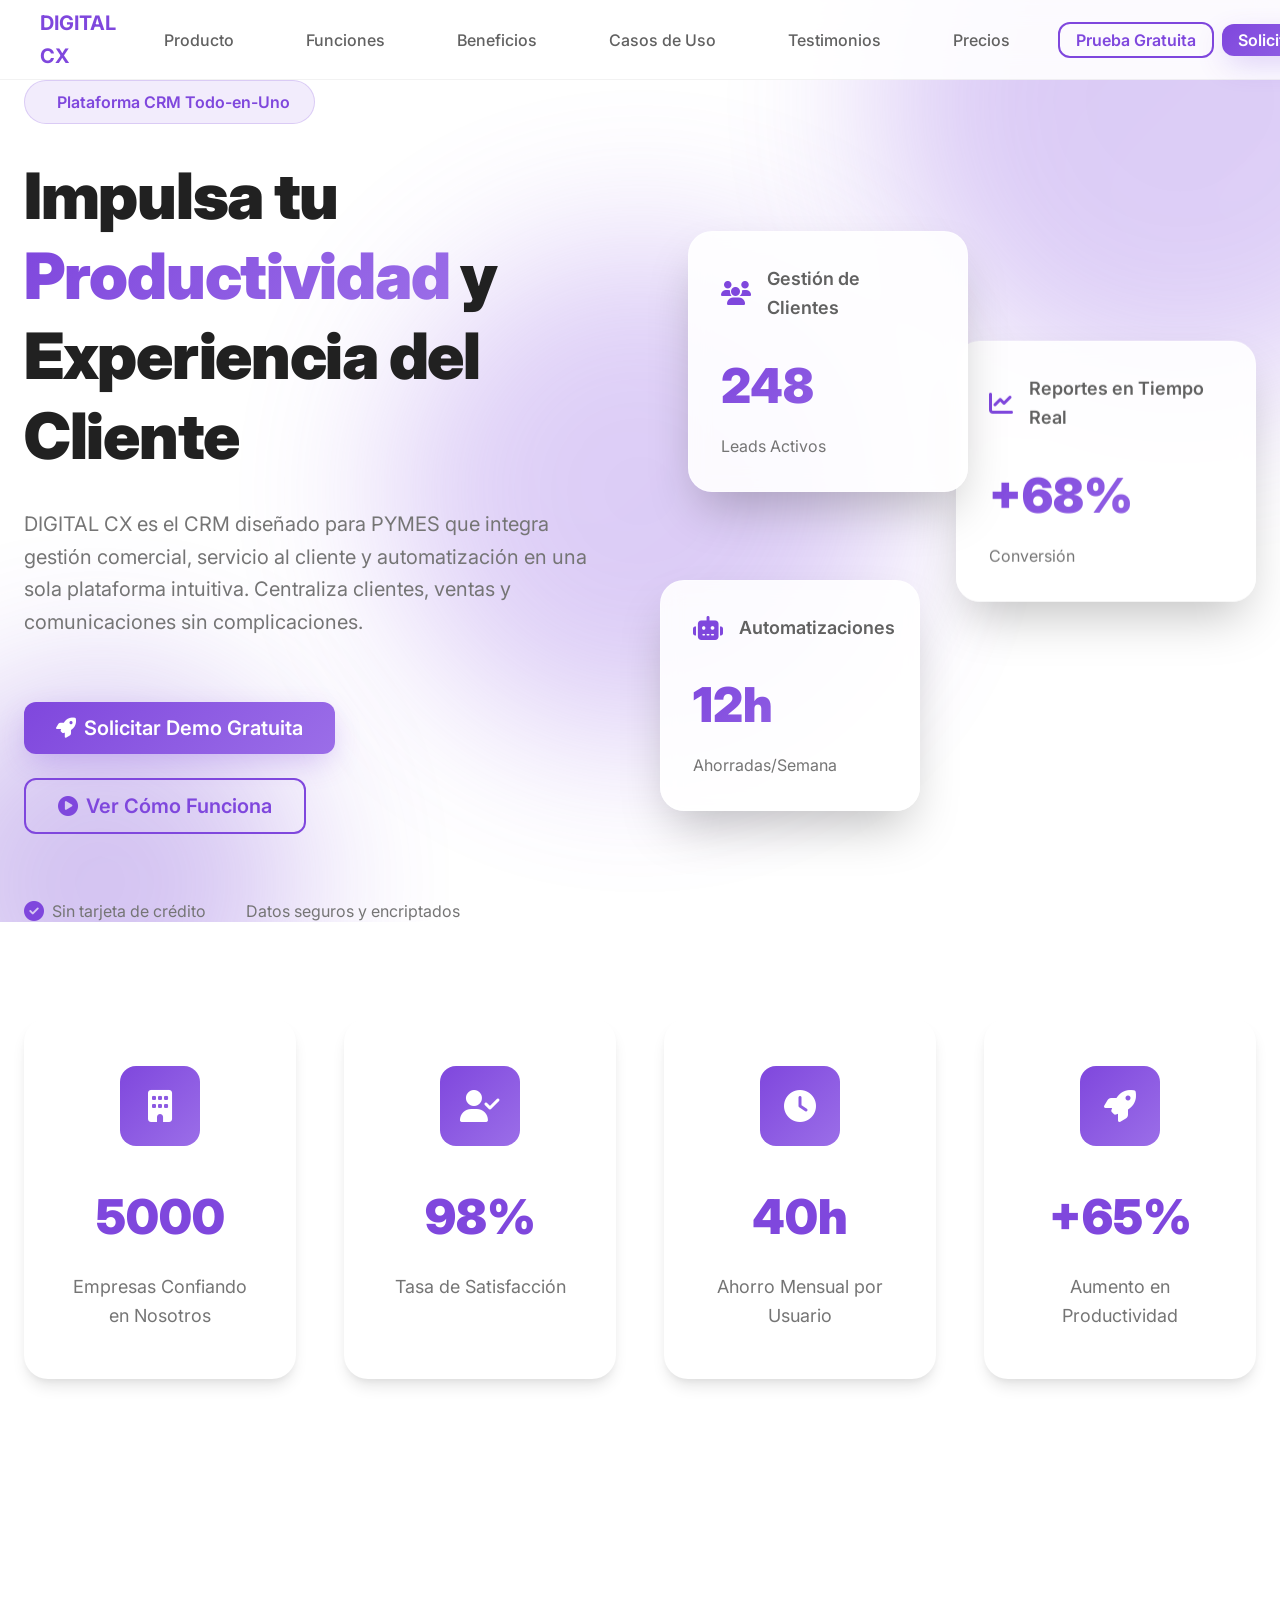
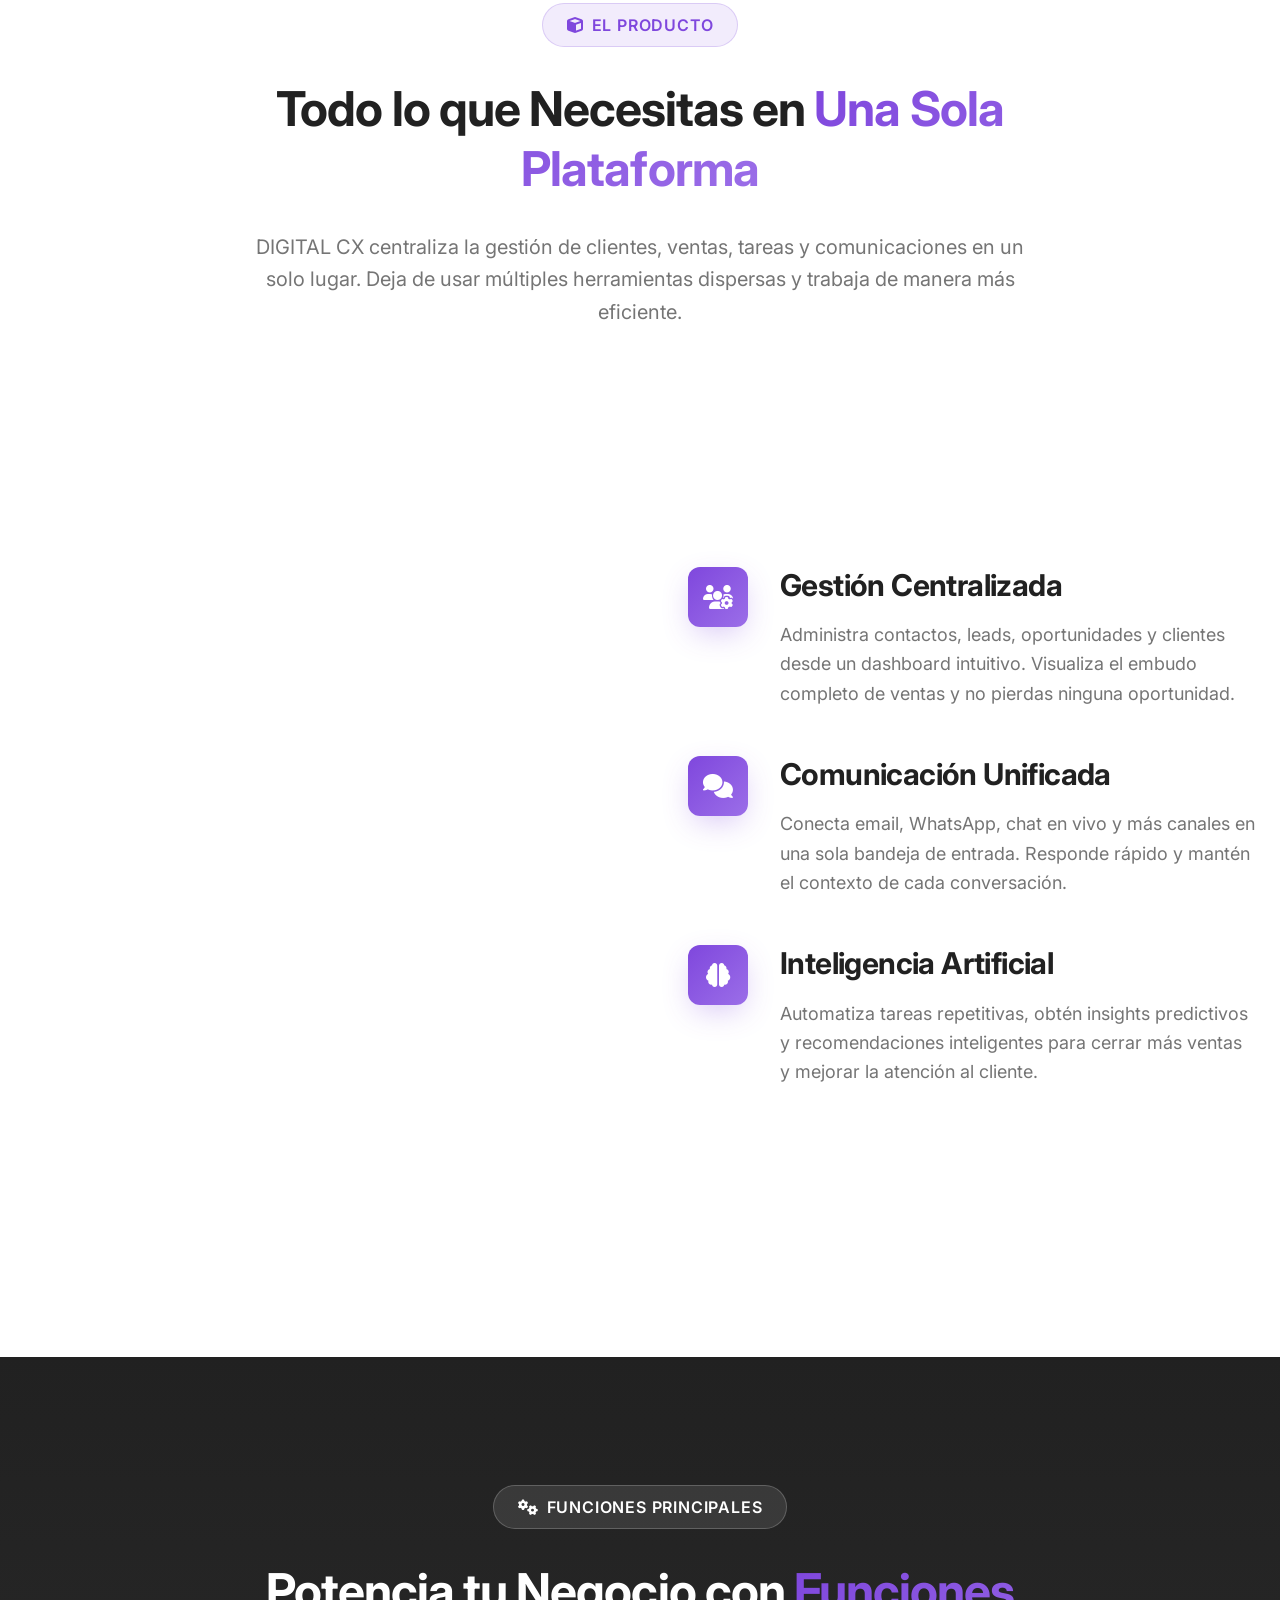
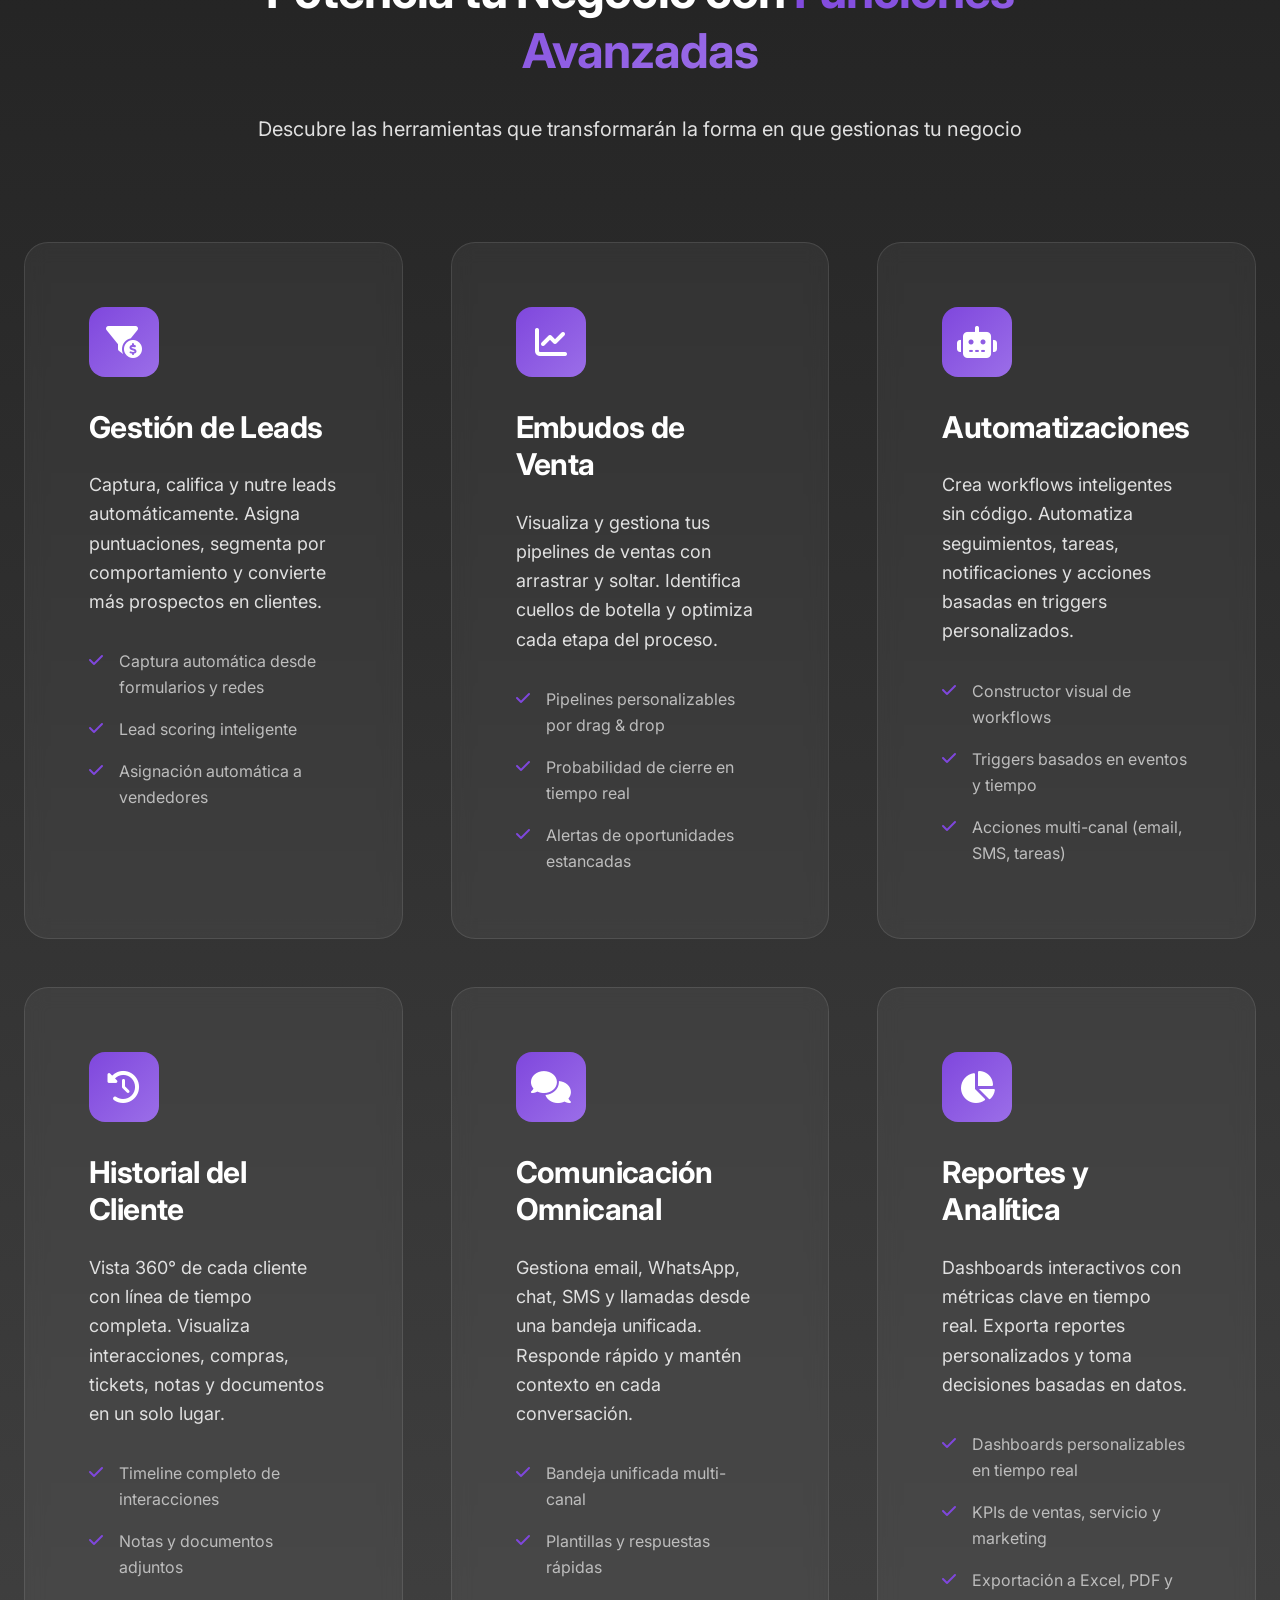
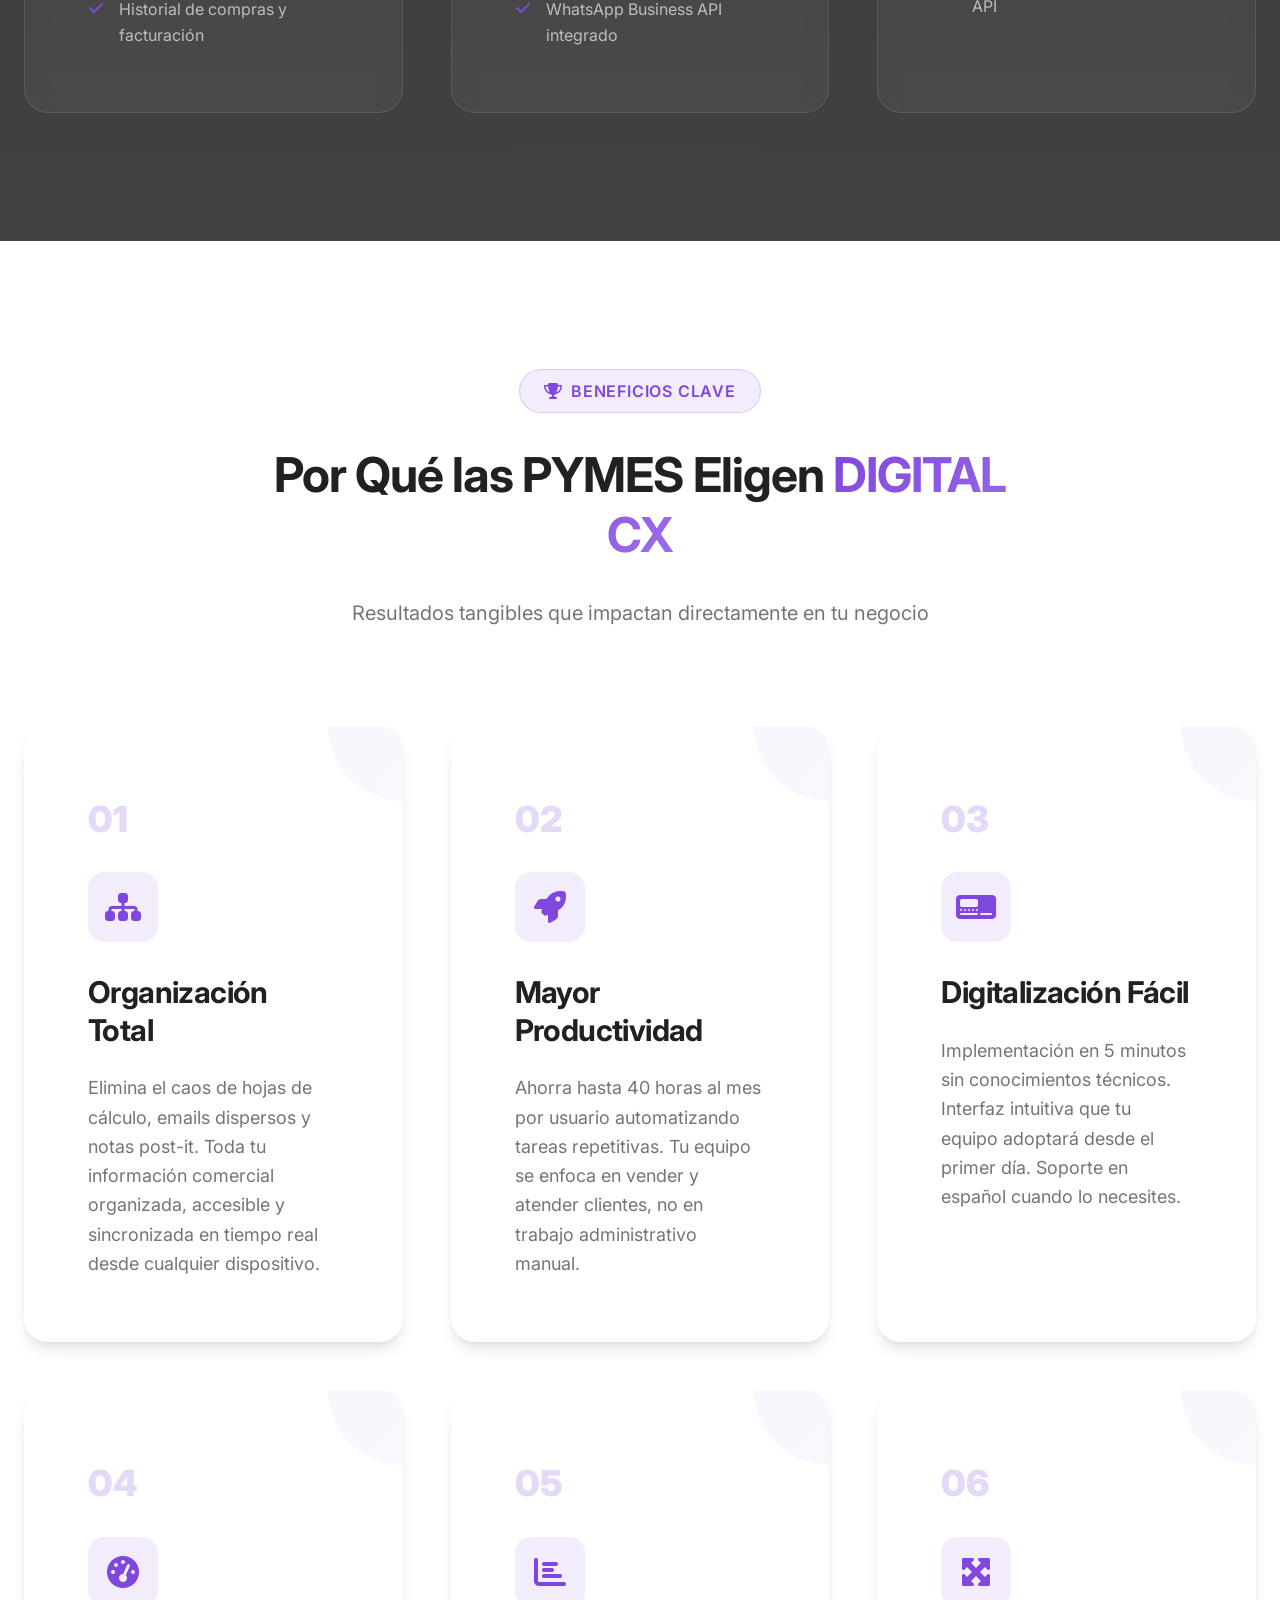
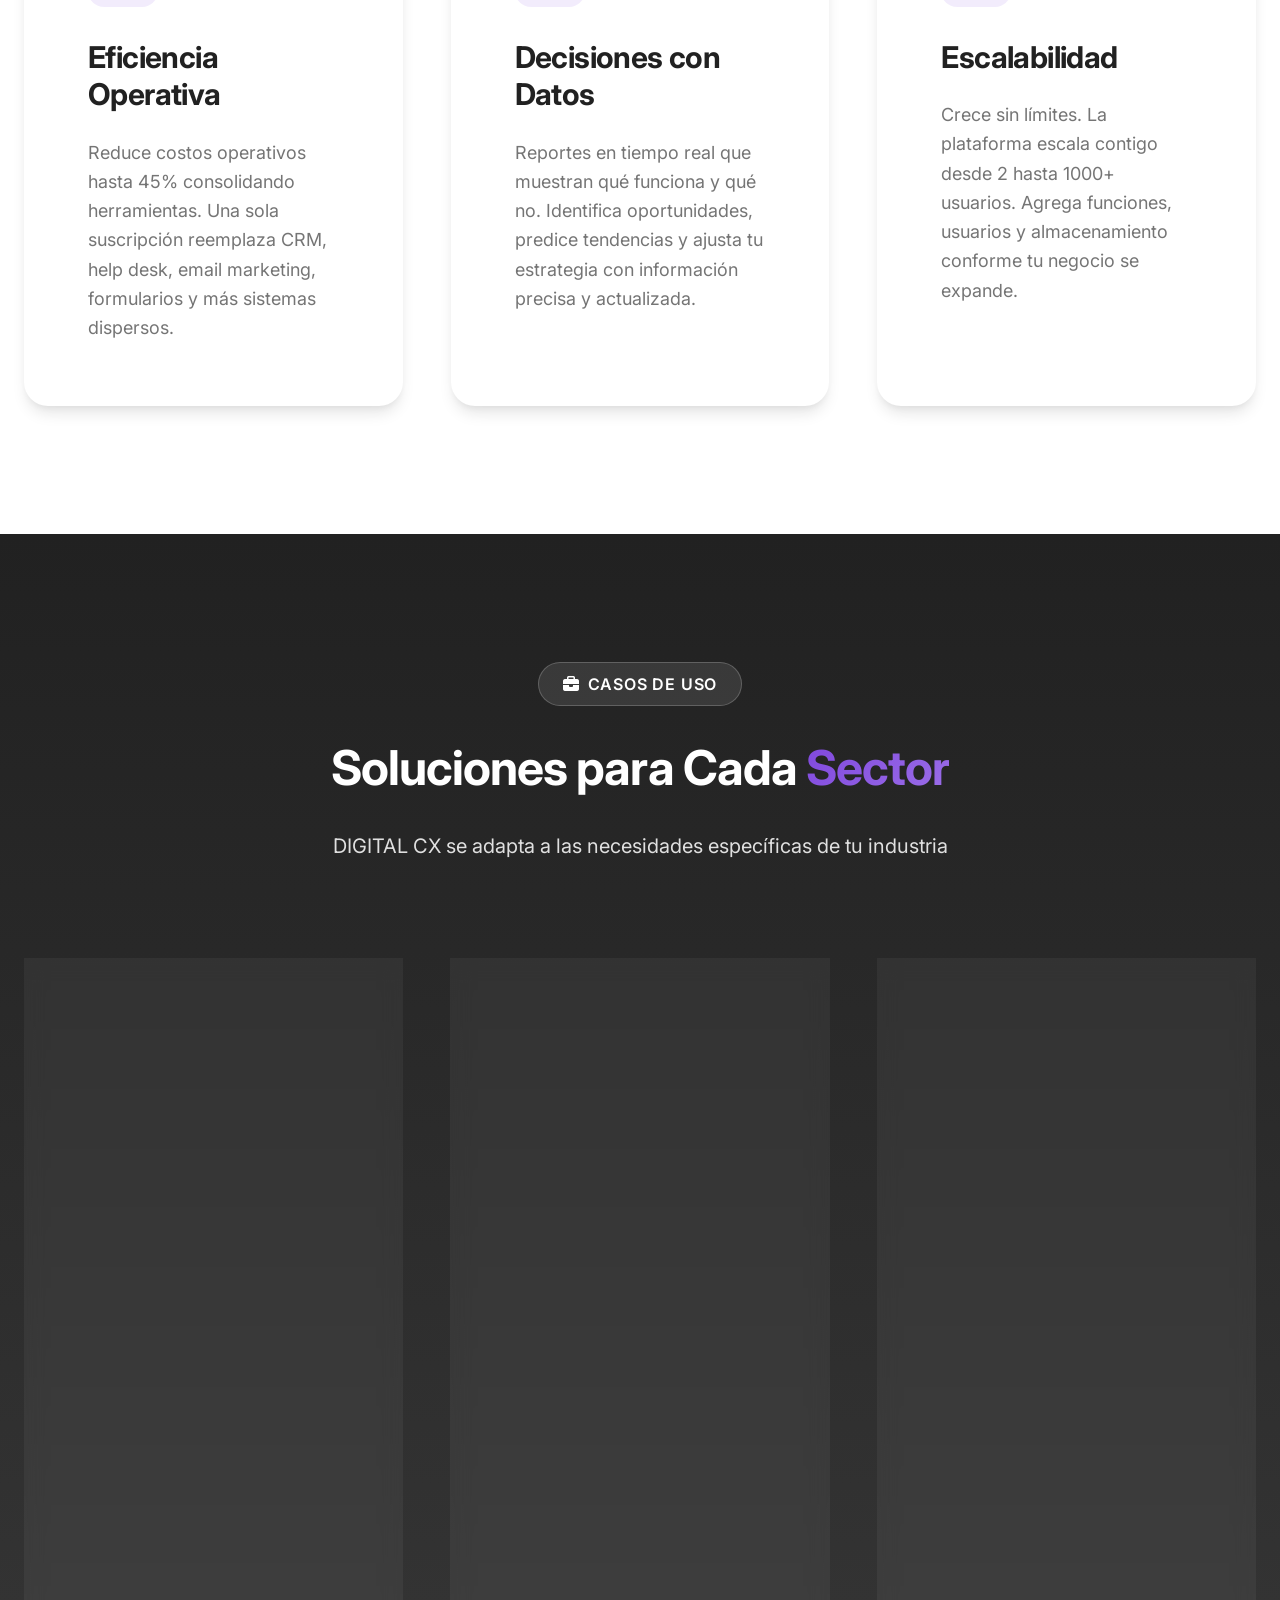
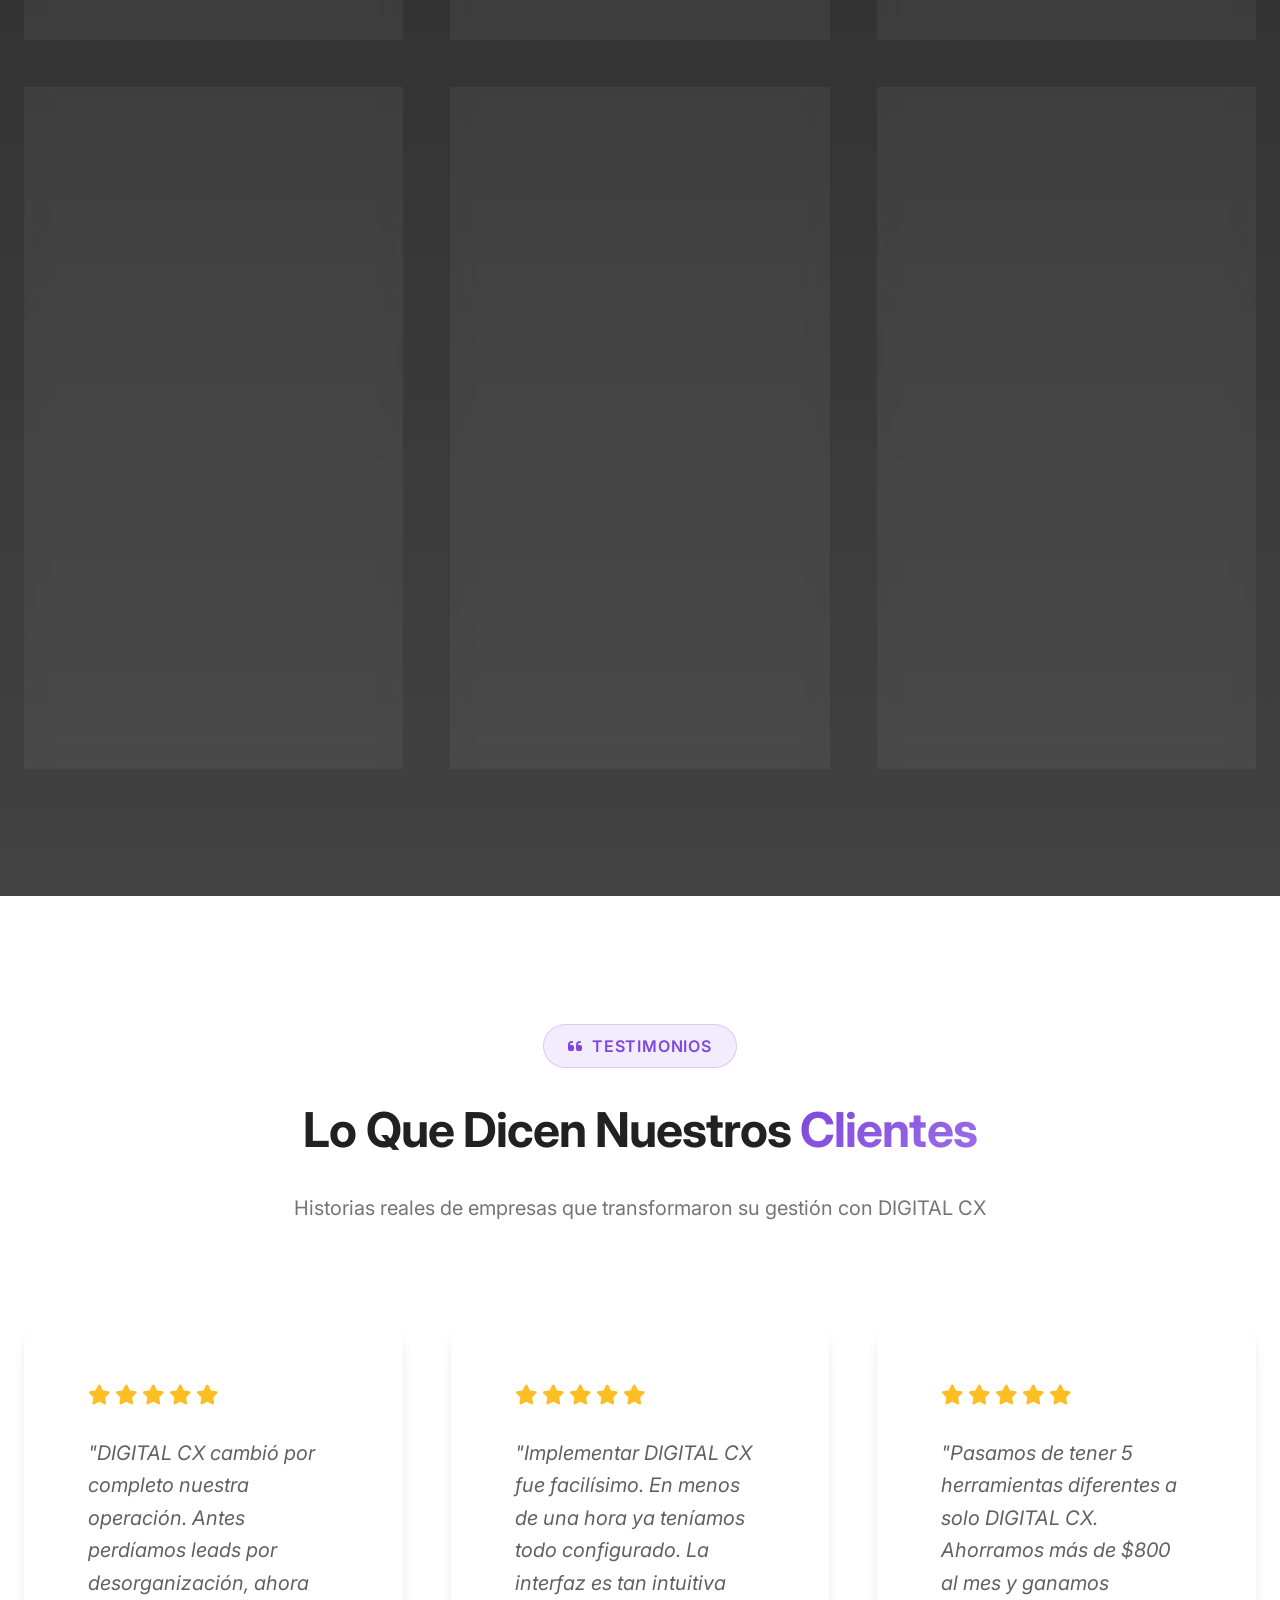
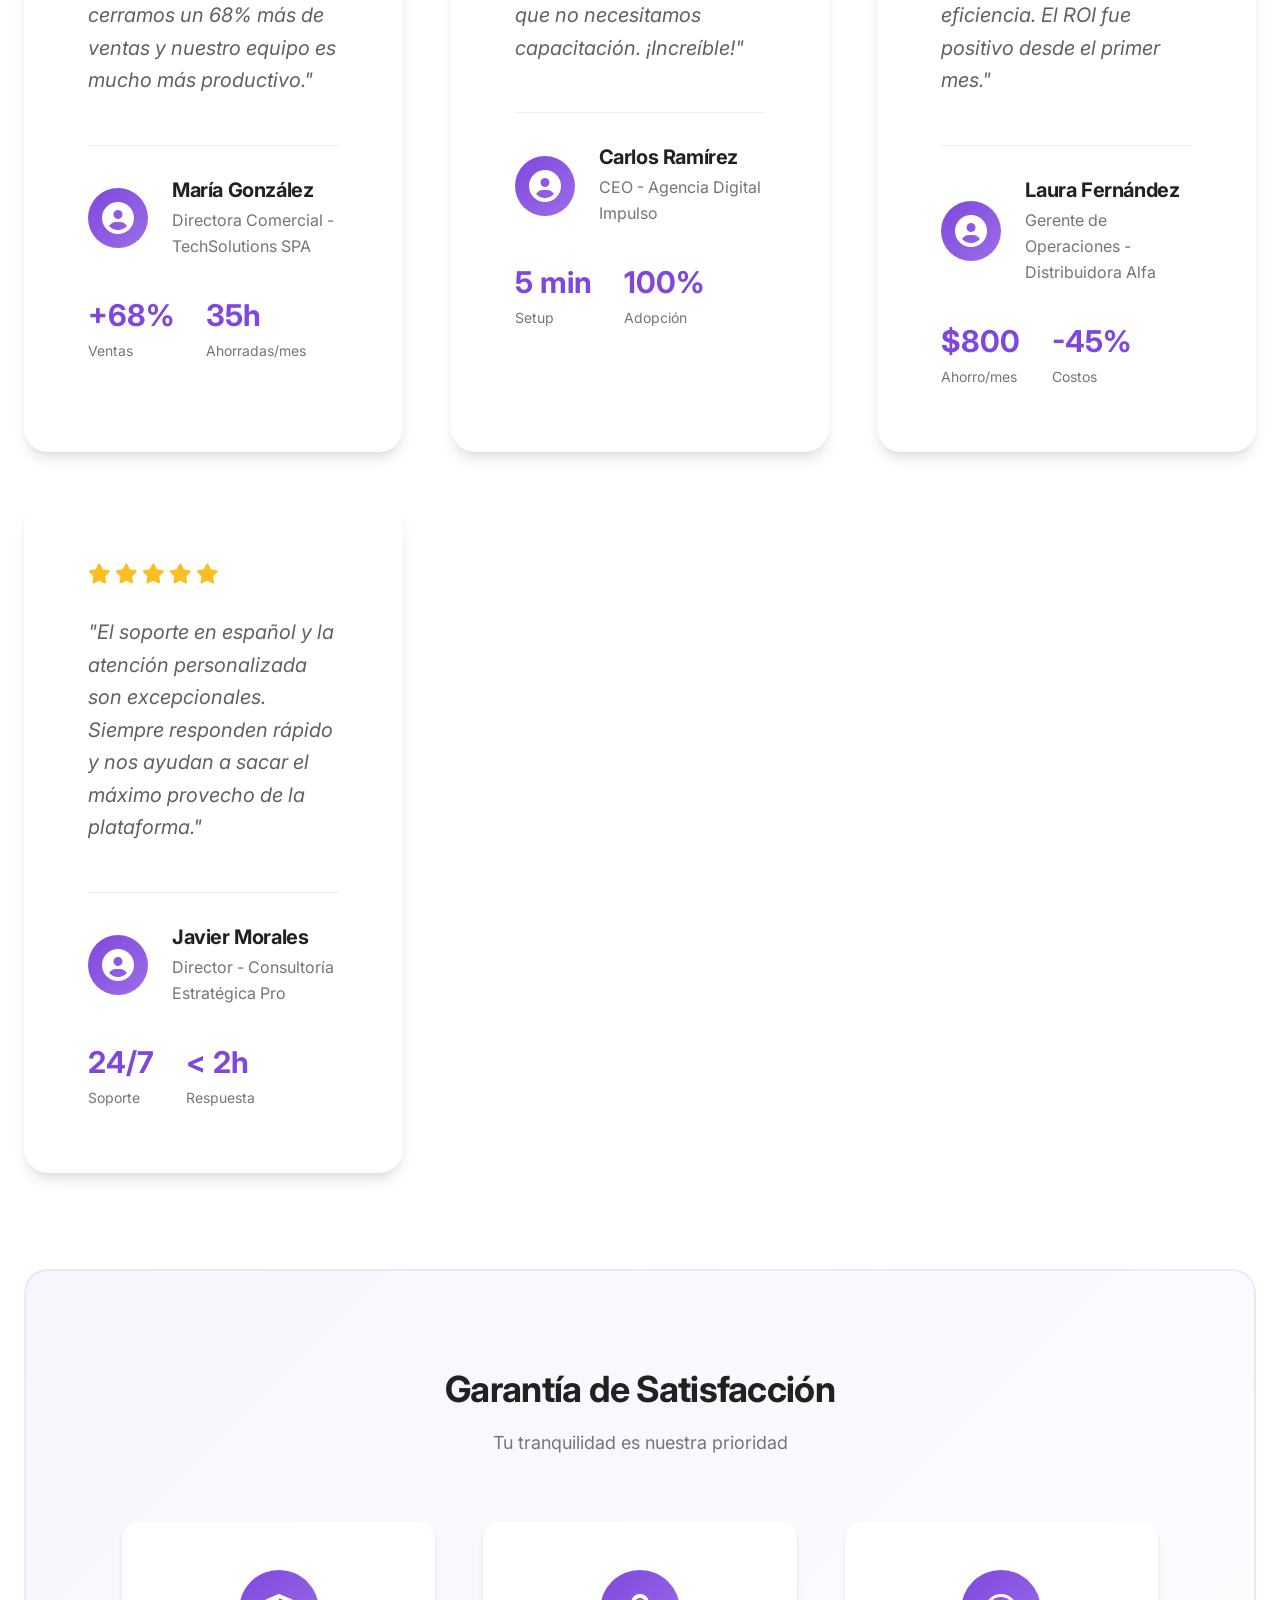
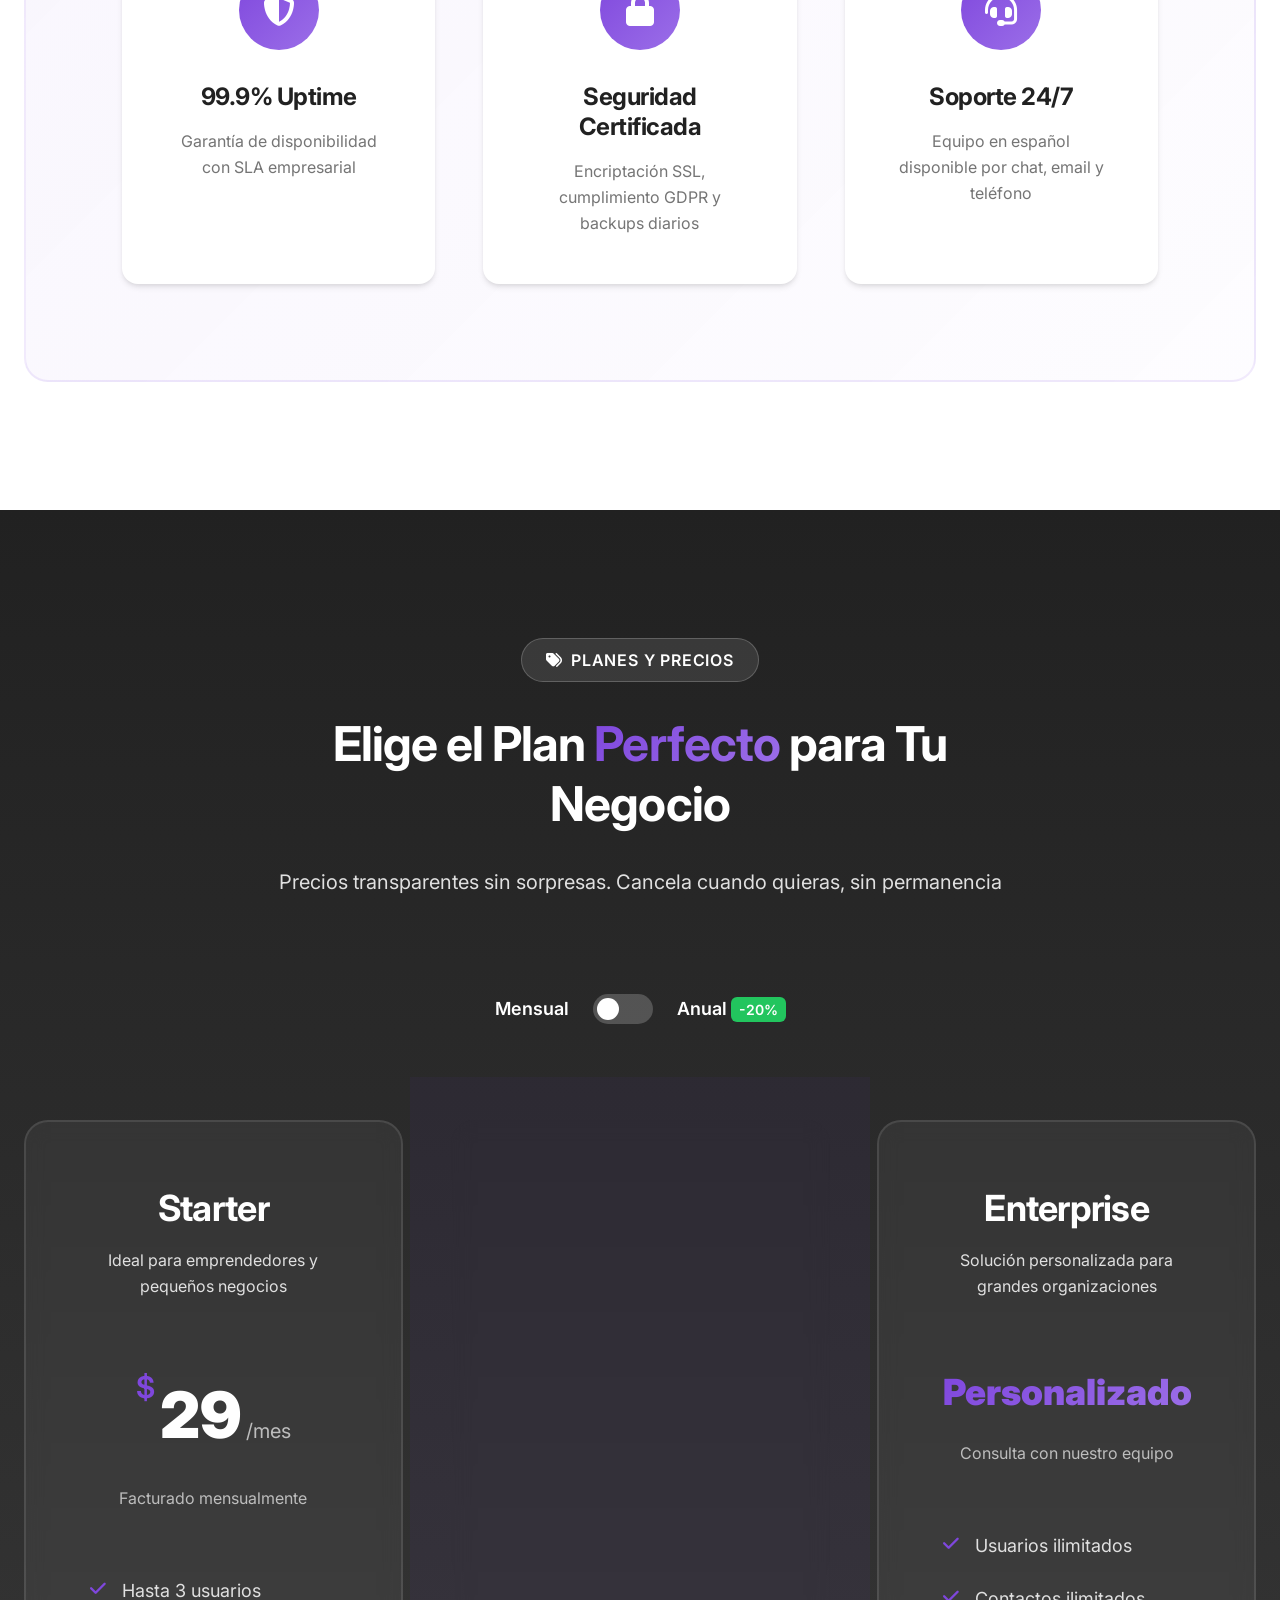
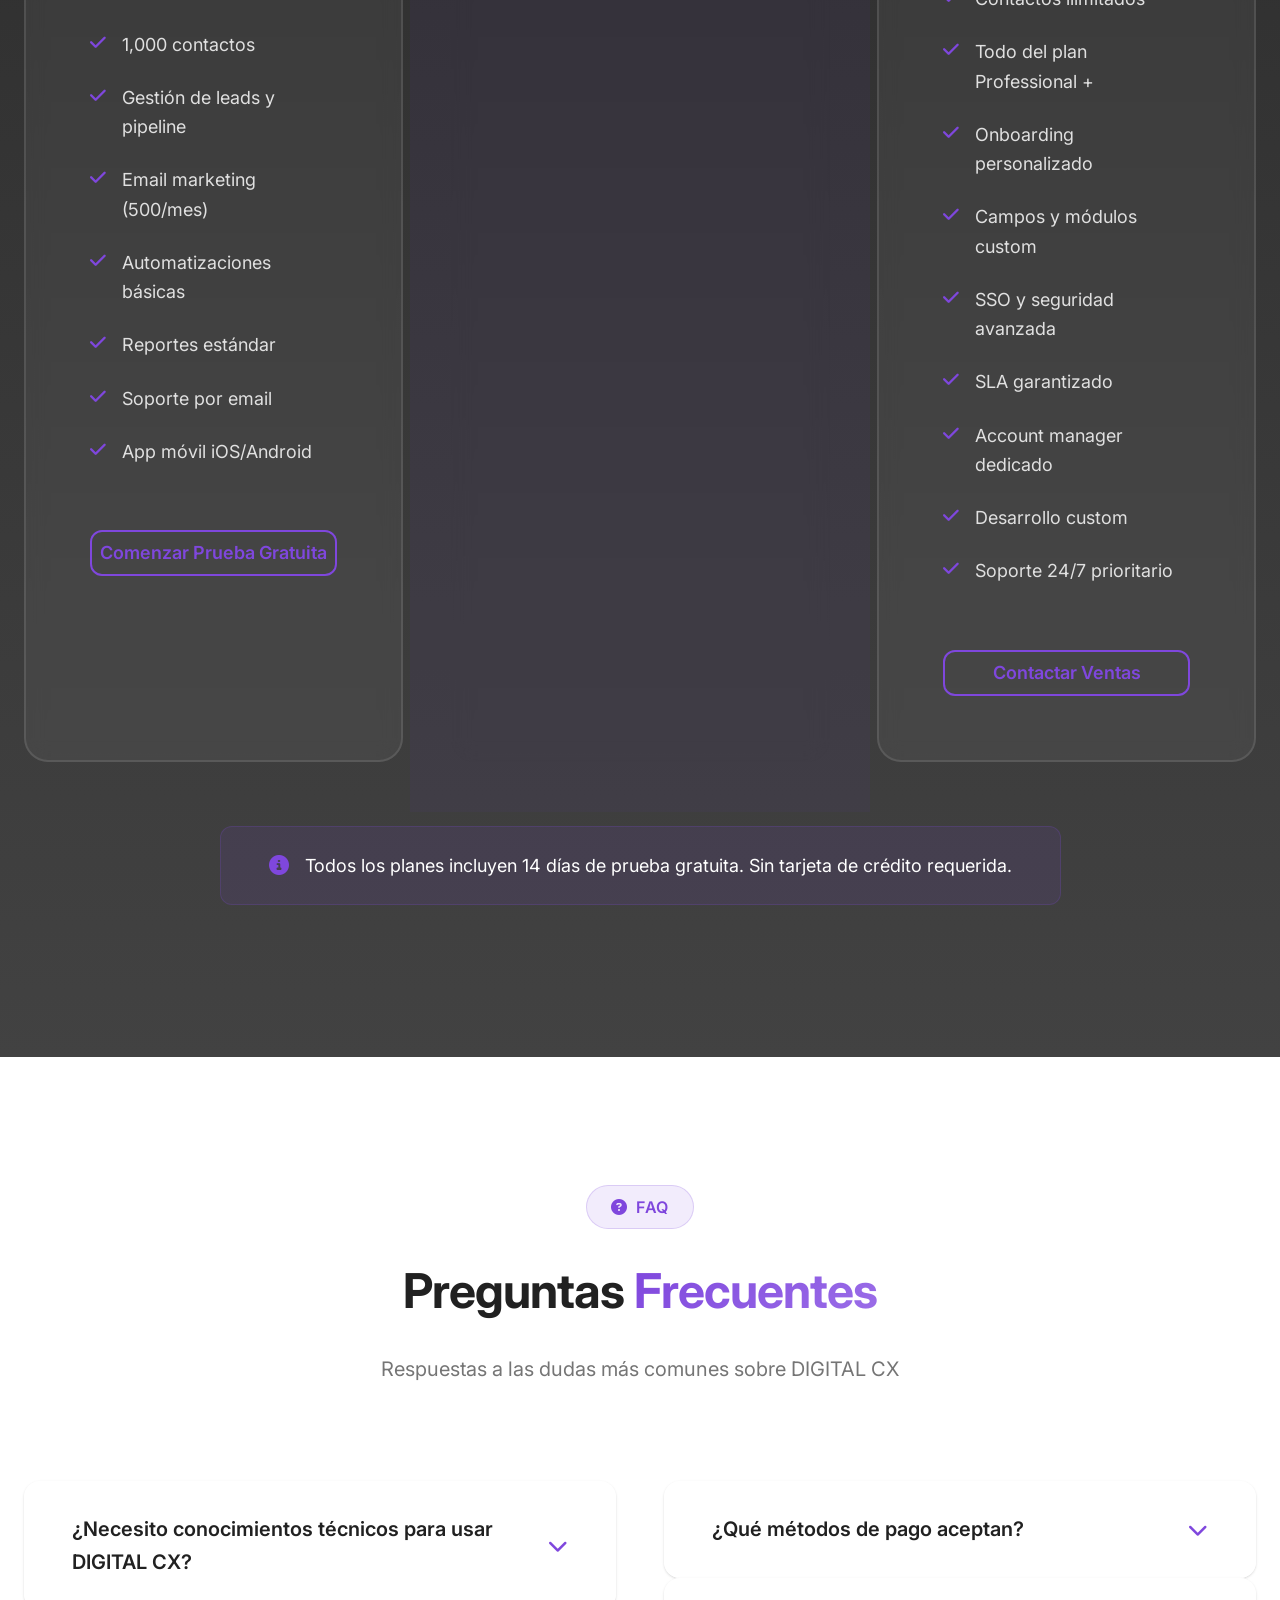
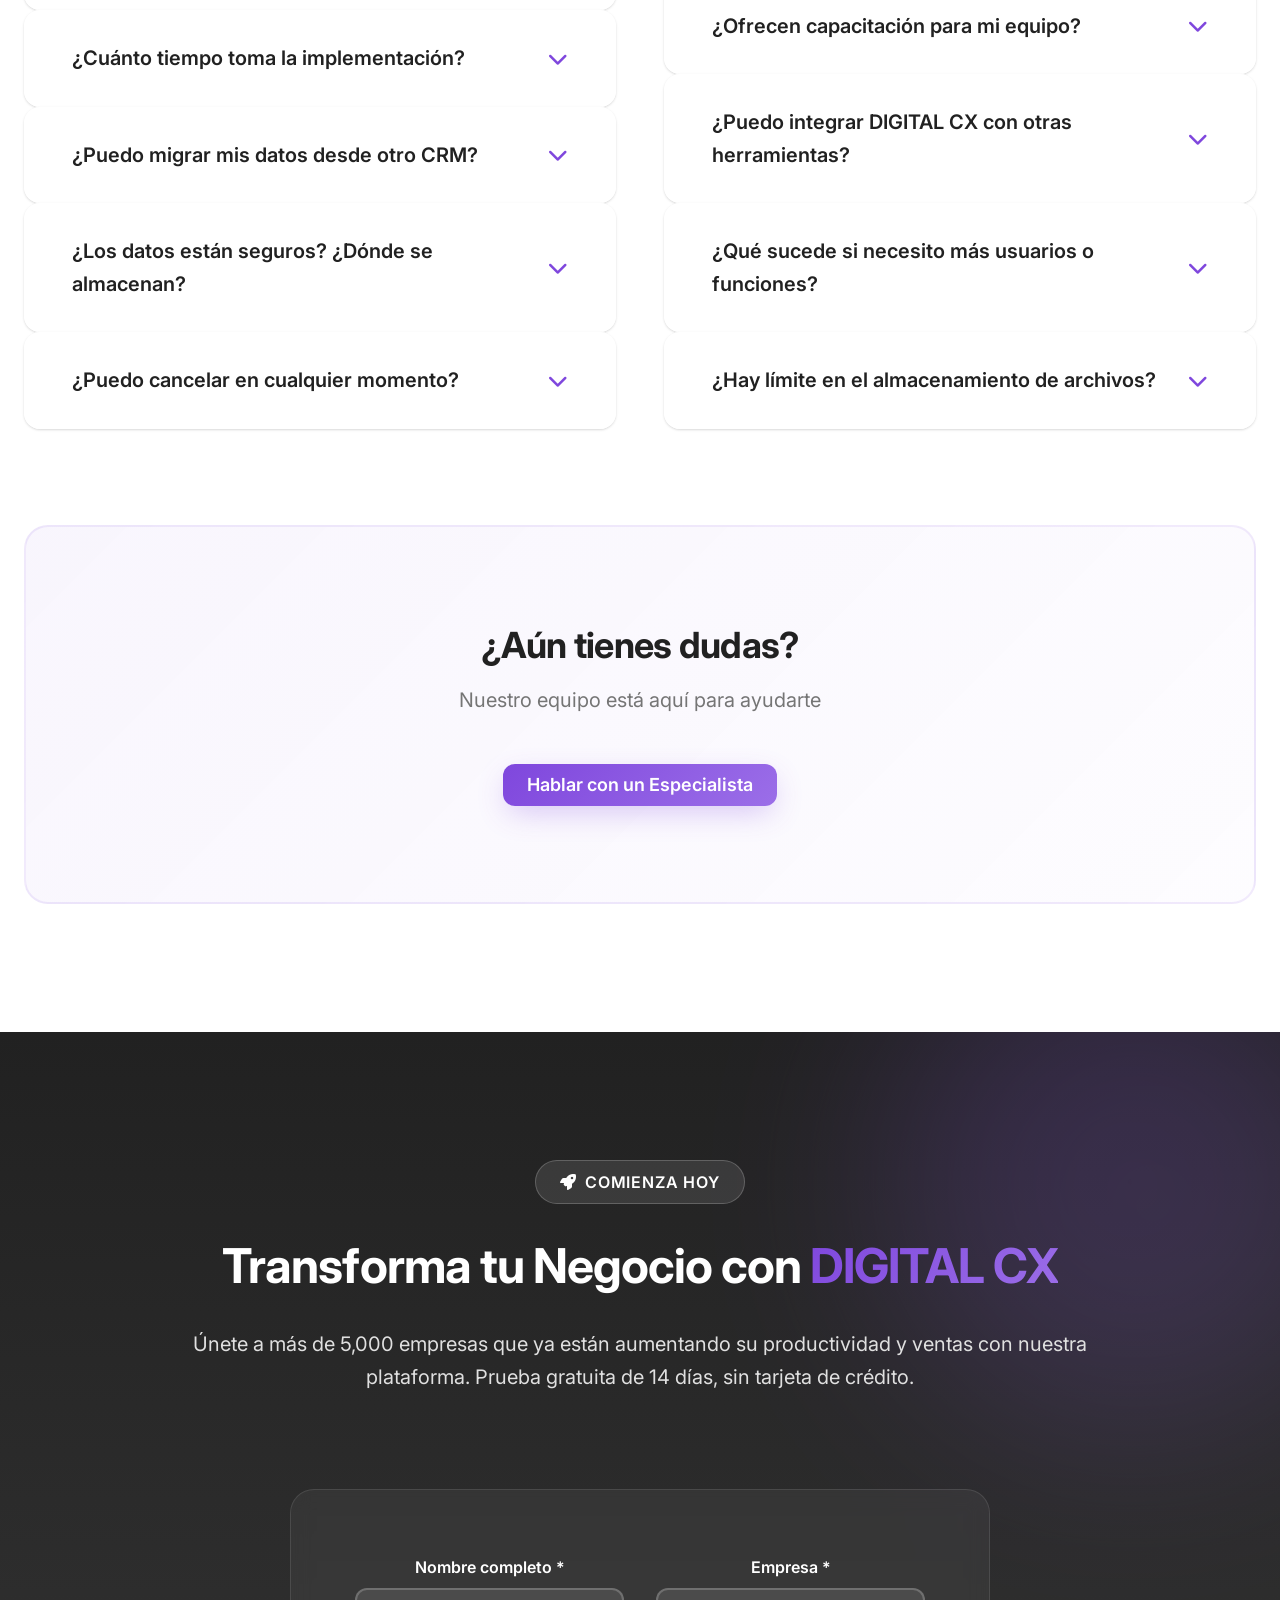
==== index.html @ eca1dc5a "Primer commit del sitio web de Digital" ====
<!DOCTYPE html>
<html lang="es">
<head>
    <meta charset="UTF-8">
    <meta name="viewport" content="width=device-width, initial-scale=1.0">
    <meta name="description" content="DIGITAL CX - CRM diseñado para PYMES que integra gestión comercial, servicio al cliente y automatización en una plataforma intuitiva.">
    <title>DIGITAL CX - GO CX CRM | Solución CRM para PYMES</title>
    
    <!-- Google Fonts - Inter -->
    <link rel="preconnect" href="https://fonts.googleapis.com">
    <link rel="preconnect" href="https://fonts.gstatic.com" crossorigin>
    <link href="https://fonts.googleapis.com/css2?family=Inter:wght@300;400;500;600;700;800;900&display=swap" rel="stylesheet">
    
    <!-- Font Awesome -->
    <link rel="stylesheet" href="https://cdn.jsdelivr.net/npm/@fortawesome/fontawesome-free@6.4.0/css/all.min.css">
    
    <!-- Custom CSS -->
    <link rel="stylesheet" href="css/style.css">
</head>
<body>
    <!-- Skip Link for Accessibility -->
    <a href="#main-content" class="skip-link">Saltar al contenido principal</a>

    <!-- Header -->
    <header class="header" id="header">
        <nav class="nav container">
            <a href="#" class="nav__logo" aria-label="DIGITAL CX - Inicio">
                <i class="fas fa-chart-network" aria-hidden="true"></i>
                <span>DIGITAL CX</span>
            </a>

            <div class="nav__menu" id="nav-menu">
                <ul class="nav__list">
                    <li class="nav__item">
                        <a href="#producto" class="nav__link">Producto</a>
                    </li>
                    <li class="nav__item">
                        <a href="#funciones" class="nav__link">Funciones</a>
                    </li>
                    <li class="nav__item">
                        <a href="#beneficios" class="nav__link">Beneficios</a>
                    </li>
                    <li class="nav__item">
                        <a href="#casos" class="nav__link">Casos de Uso</a>
                    </li>
                    <li class="nav__item">
                        <a href="#testimonios" class="nav__link">Testimonios</a>
                    </li>
                    <li class="nav__item">
                        <a href="#precios" class="nav__link">Precios</a>
                    </li>
                </ul>
            </div>

            <div class="nav__cta">
                <a href="#demo" class="btn btn--outline btn--sm">Prueba Gratuita</a>
                <a href="#demo" class="btn btn--primary btn--sm">Solicitar Demo</a>
            </div>

            <button class="nav__toggle" id="nav-toggle" aria-label="Abrir menú de navegación" aria-expanded="false">
                <span class="nav__toggle-line"></span>
                <span class="nav__toggle-line"></span>
                <span class="nav__toggle-line"></span>
            </button>
        </nav>
    </header>

    <!-- Main Content -->
    <main id="main-content">
        <!-- Hero Section -->
        <section class="hero" id="hero">
            <div class="hero__background">
                <div class="hero__orb hero__orb--1"></div>
                <div class="hero__orb hero__orb--2"></div>
                <div class="hero__orb hero__orb--3"></div>
            </div>

            <div class="container">
                <div class="hero__content">
                    <div class="hero__text" data-animate="fade-up">
                        <span class="hero__badge">
                            <i class="fas fa-sparkles"></i>
                            Plataforma CRM Todo-en-Uno
                        </span>
                        
                        <h1 class="hero__title">
                            Impulsa tu <span class="gradient-text">Productividad</span> y Experiencia del Cliente
                        </h1>
                        
                        <p class="hero__description">
                            DIGITAL CX es el CRM diseñado para PYMES que integra gestión comercial, servicio al cliente y automatización en una sola plataforma intuitiva. Centraliza clientes, ventas y comunicaciones sin complicaciones.
                        </p>

                        <div class="hero__cta-group">
                            <a href="#demo" class="btn btn--primary btn--lg">
                                <i class="fas fa-rocket"></i>
                                Solicitar Demo Gratuita
                            </a>
                            <a href="#producto" class="btn btn--outline btn--lg">
                                <i class="fas fa-play-circle"></i>
                                Ver Cómo Funciona
                            </a>
                        </div>

                        <div class="hero__trust">
                            <div class="trust-item">
                                <i class="fas fa-check-circle"></i>
                                <span>Sin tarjeta de crédito</span>
                            </div>
                            <div class="trust-item">
                                <i class="fas fa-shield-check"></i>
                                <span>Datos seguros y encriptados</span>
                            </div>
                            <div class="trust-item">
                                <i class="fas fa-clock"></i>
                                <span>Configuración en 5 minutos</span>
                            </div>
                        </div>
                    </div>

                    <div class="hero__visual" data-animate="fade-left">
                        <div class="mockup-card mockup-card--1">
                            <div class="mockup-card__header">
                                <i class="fas fa-users"></i>
                                <span>Gestión de Clientes</span>
                            </div>
                            <div class="mockup-card__content">
                                <div class="mockup-stat">
                                    <span class="mockup-stat__value">248</span>
                                    <span class="mockup-stat__label">Leads Activos</span>
                                </div>
                            </div>
                        </div>

                        <div class="mockup-card mockup-card--2">
                            <div class="mockup-card__header">
                                <i class="fas fa-chart-line"></i>
                                <span>Reportes en Tiempo Real</span>
                            </div>
                            <div class="mockup-card__content">
                                <div class="mockup-stat">
                                    <span class="mockup-stat__value">+68%</span>
                                    <span class="mockup-stat__label">Conversión</span>
                                </div>
                            </div>
                        </div>

                        <div class="mockup-card mockup-card--3">
                            <div class="mockup-card__header">
                                <i class="fas fa-robot"></i>
                                <span>Automatizaciones</span>
                            </div>
                            <div class="mockup-card__content">
                                <div class="mockup-stat">
                                    <span class="mockup-stat__value">12h</span>
                                    <span class="mockup-stat__label">Ahorradas/Semana</span>
                                </div>
                            </div>
                        </div>
                    </div>
                </div>
            </div>

            <div class="hero__wave">
                <svg viewBox="0 0 1440 120" fill="none" xmlns="http://www.w3.org/2000/svg" preserveAspectRatio="none">
                    <path d="M0,64L48,69.3C96,75,192,85,288,80C384,75,480,53,576,48C672,43,768,53,864,58.7C960,64,1056,64,1152,58.7C1248,53,1344,43,1392,37.3L1440,32L1440,120L1392,120C1344,120,1248,120,1152,120C1056,120,960,120,864,120C768,120,672,120,576,120C480,120,384,120,288,120C192,120,96,120,48,120L0,120Z" fill="currentColor"/>
                </svg>
            </div>
        </section>

        <!-- Stats Section -->
        <section class="stats" id="stats">
            <div class="container">
                <div class="stats__grid" data-animate="fade-up">
                    <div class="stat-card">
                        <div class="stat-card__icon">
                            <i class="fas fa-building"></i>
                        </div>
                        <div class="stat-card__number" data-counter="5000">0</div>
                        <div class="stat-card__label">Empresas Confiando en Nosotros</div>
                    </div>

                    <div class="stat-card">
                        <div class="stat-card__icon">
                            <i class="fas fa-user-check"></i>
                        </div>
                        <div class="stat-card__number"><span data-counter="98">0</span>%</div>
                        <div class="stat-card__label">Tasa de Satisfacción</div>
                    </div>

                    <div class="stat-card">
                        <div class="stat-card__icon">
                            <i class="fas fa-clock"></i>
                        </div>
                        <div class="stat-card__number"><span data-counter="40">0</span>h</div>
                        <div class="stat-card__label">Ahorro Mensual por Usuario</div>
                    </div>

                    <div class="stat-card">
                        <div class="stat-card__icon">
                            <i class="fas fa-rocket"></i>
                        </div>
                        <div class="stat-card__number">+<span data-counter="65">0</span>%</div>
                        <div class="stat-card__label">Aumento en Productividad</div>
                    </div>
                </div>
            </div>
        </section>

        <!-- Producto Section -->
        <section class="producto section" id="producto">
            <div class="container">
                <div class="section__header" data-animate="fade-up">
                    <span class="section__badge">
                        <i class="fas fa-cube"></i>
                        El Producto
                    </span>
                    <h2 class="section__title">Todo lo que Necesitas en <span class="gradient-text">Una Sola Plataforma</span></h2>
                    <p class="section__description">
                        DIGITAL CX centraliza la gestión de clientes, ventas, tareas y comunicaciones en un solo lugar. Deja de usar múltiples herramientas dispersas y trabaja de manera más eficiente.
                    </p>
                </div>

                <div class="producto__content">
                    <div class="producto__image" data-animate="fade-right">
                        <div class="producto__showcase">
                            <div class="showcase-card">
                                <i class="fas fa-database"></i>
                                <h4>Base de Datos Unificada</h4>
                                <p>Toda la información de tus clientes en un solo lugar accesible</p>
                            </div>
                            <div class="showcase-card">
                                <i class="fas fa-sync"></i>
                                <h4>Sincronización en Tiempo Real</h4>
                                <p>Actualización instantánea en todos tus dispositivos</p>
                            </div>
                            <div class="showcase-card">
                                <i class="fas fa-plug"></i>
                                <h4>Integraciones Potentes</h4>
                                <p>Conecta con tus herramientas favoritas fácilmente</p>
                            </div>
                        </div>
                    </div>

                    <div class="producto__features" data-animate="fade-left">
                        <div class="feature-highlight">
                            <div class="feature-highlight__icon">
                                <i class="fas fa-users-cog"></i>
                            </div>
                            <div class="feature-highlight__content">
                                <h3>Gestión Centralizada</h3>
                                <p>Administra contactos, leads, oportunidades y clientes desde un dashboard intuitivo. Visualiza el embudo completo de ventas y no pierdas ninguna oportunidad.</p>
                            </div>
                        </div>

                        <div class="feature-highlight">
                            <div class="feature-highlight__icon">
                                <i class="fas fa-comments"></i>
                            </div>
                            <div class="feature-highlight__content">
                                <h3>Comunicación Unificada</h3>
                                <p>Conecta email, WhatsApp, chat en vivo y más canales en una sola bandeja de entrada. Responde rápido y mantén el contexto de cada conversación.</p>
                            </div>
                        </div>

                        <div class="feature-highlight">
                            <div class="feature-highlight__icon">
                                <i class="fas fa-brain"></i>
                            </div>
                            <div class="feature-highlight__content">
                                <h3>Inteligencia Artificial</h3>
                                <p>Automatiza tareas repetitivas, obtén insights predictivos y recomendaciones inteligentes para cerrar más ventas y mejorar la atención al cliente.</p>
                            </div>
                        </div>
                    </div>
                </div>
            </div>
        </section>

        <!-- Funciones Section -->
        <section class="funciones section section--dark" id="funciones">
            <div class="container">
                <div class="section__header" data-animate="fade-up">
                    <span class="section__badge">
                        <i class="fas fa-cogs"></i>
                        Funciones Principales
                    </span>
                    <h2 class="section__title">Potencia tu Negocio con <span class="gradient-text">Funciones Avanzadas</span></h2>
                    <p class="section__description">
                        Descubre las herramientas que transformarán la forma en que gestionas tu negocio
                    </p>
                </div>

                <div class="funciones__grid">
                    <div class="funcion-card" data-animate="fade-up" data-delay="0">
                        <div class="funcion-card__icon">
                            <i class="fas fa-funnel-dollar"></i>
                        </div>
                        <h3 class="funcion-card__title">Gestión de Leads</h3>
                        <p class="funcion-card__description">
                            Captura, califica y nutre leads automáticamente. Asigna puntuaciones, segmenta por comportamiento y convierte más prospectos en clientes.
                        </p>
                        <ul class="funcion-card__list">
                            <li><i class="fas fa-check"></i> Captura automática desde formularios y redes</li>
                            <li><i class="fas fa-check"></i> Lead scoring inteligente</li>
                            <li><i class="fas fa-check"></i> Asignación automática a vendedores</li>
                        </ul>
                    </div>

                    <div class="funcion-card" data-animate="fade-up" data-delay="100">
                        <div class="funcion-card__icon">
                            <i class="fas fa-chart-line"></i>
                        </div>
                        <h3 class="funcion-card__title">Embudos de Venta</h3>
                        <p class="funcion-card__description">
                            Visualiza y gestiona tus pipelines de ventas con arrastrar y soltar. Identifica cuellos de botella y optimiza cada etapa del proceso.
                        </p>
                        <ul class="funcion-card__list">
                            <li><i class="fas fa-check"></i> Pipelines personalizables por drag & drop</li>
                            <li><i class="fas fa-check"></i> Probabilidad de cierre en tiempo real</li>
                            <li><i class="fas fa-check"></i> Alertas de oportunidades estancadas</li>
                        </ul>
                    </div>

                    <div class="funcion-card" data-animate="fade-up" data-delay="200">
                        <div class="funcion-card__icon">
                            <i class="fas fa-robot"></i>
                        </div>
                        <h3 class="funcion-card__title">Automatizaciones</h3>
                        <p class="funcion-card__description">
                            Crea workflows inteligentes sin código. Automatiza seguimientos, tareas, notificaciones y acciones basadas en triggers personalizados.
                        </p>
                        <ul class="funcion-card__list">
                            <li><i class="fas fa-check"></i> Constructor visual de workflows</li>
                            <li><i class="fas fa-check"></i> Triggers basados en eventos y tiempo</li>
                            <li><i class="fas fa-check"></i> Acciones multi-canal (email, SMS, tareas)</li>
                        </ul>
                    </div>

                    <div class="funcion-card" data-animate="fade-up" data-delay="0">
                        <div class="funcion-card__icon">
                            <i class="fas fa-history"></i>
                        </div>
                        <h3 class="funcion-card__title">Historial del Cliente</h3>
                        <p class="funcion-card__description">
                            Vista 360° de cada cliente con línea de tiempo completa. Visualiza interacciones, compras, tickets, notas y documentos en un solo lugar.
                        </p>
                        <ul class="funcion-card__list">
                            <li><i class="fas fa-check"></i> Timeline completo de interacciones</li>
                            <li><i class="fas fa-check"></i> Notas y documentos adjuntos</li>
                            <li><i class="fas fa-check"></i> Historial de compras y facturación</li>
                        </ul>
                    </div>

                    <div class="funcion-card" data-animate="fade-up" data-delay="100">
                        <div class="funcion-card__icon">
                            <i class="fas fa-comments"></i>
                        </div>
                        <h3 class="funcion-card__title">Comunicación Omnicanal</h3>
                        <p class="funcion-card__description">
                            Gestiona email, WhatsApp, chat, SMS y llamadas desde una bandeja unificada. Responde rápido y mantén contexto en cada conversación.
                        </p>
                        <ul class="funcion-card__list">
                            <li><i class="fas fa-check"></i> Bandeja unificada multi-canal</li>
                            <li><i class="fas fa-check"></i> Plantillas y respuestas rápidas</li>
                            <li><i class="fas fa-check"></i> WhatsApp Business API integrado</li>
                        </ul>
                    </div>

                    <div class="funcion-card" data-animate="fade-up" data-delay="200">
                        <div class="funcion-card__icon">
                            <i class="fas fa-chart-pie"></i>
                        </div>
                        <h3 class="funcion-card__title">Reportes y Analítica</h3>
                        <p class="funcion-card__description">
                            Dashboards interactivos con métricas clave en tiempo real. Exporta reportes personalizados y toma decisiones basadas en datos.
                        </p>
                        <ul class="funcion-card__list">
                            <li><i class="fas fa-check"></i> Dashboards personalizables en tiempo real</li>
                            <li><i class="fas fa-check"></i> KPIs de ventas, servicio y marketing</li>
                            <li><i class="fas fa-check"></i> Exportación a Excel, PDF y API</li>
                        </ul>
                    </div>
                </div>
            </div>
        </section>

        <!-- Beneficios Section -->
        <section class="beneficios section" id="beneficios">
            <div class="container">
                <div class="section__header" data-animate="fade-up">
                    <span class="section__badge">
                        <i class="fas fa-trophy"></i>
                        Beneficios Clave
                    </span>
                    <h2 class="section__title">Por Qué las PYMES Eligen <span class="gradient-text">DIGITAL CX</span></h2>
                    <p class="section__description">
                        Resultados tangibles que impactan directamente en tu negocio
                    </p>
                </div>

                <div class="beneficios__grid">
                    <div class="beneficio-card" data-animate="scale-in" data-delay="0">
                        <div class="beneficio-card__number">01</div>
                        <div class="beneficio-card__icon">
                            <i class="fas fa-sitemap"></i>
                        </div>
                        <h3 class="beneficio-card__title">Organización Total</h3>
                        <p class="beneficio-card__description">
                            Elimina el caos de hojas de cálculo, emails dispersos y notas post-it. Toda tu información comercial organizada, accesible y sincronizada en tiempo real desde cualquier dispositivo.
                        </p>
                    </div>

                    <div class="beneficio-card" data-animate="scale-in" data-delay="100">
                        <div class="beneficio-card__number">02</div>
                        <div class="beneficio-card__icon">
                            <i class="fas fa-rocket"></i>
                        </div>
                        <h3 class="beneficio-card__title">Mayor Productividad</h3>
                        <p class="beneficio-card__description">
                            Ahorra hasta 40 horas al mes por usuario automatizando tareas repetitivas. Tu equipo se enfoca en vender y atender clientes, no en trabajo administrativo manual.
                        </p>
                    </div>

                    <div class="beneficio-card" data-animate="scale-in" data-delay="200">
                        <div class="beneficio-card__number">03</div>
                        <div class="beneficio-card__icon">
                            <i class="fas fa-digital-tachograph"></i>
                        </div>
                        <h3 class="beneficio-card__title">Digitalización Fácil</h3>
                        <p class="beneficio-card__description">
                            Implementación en 5 minutos sin conocimientos técnicos. Interfaz intuitiva que tu equipo adoptará desde el primer día. Soporte en español cuando lo necesites.
                        </p>
                    </div>

                    <div class="beneficio-card" data-animate="scale-in" data-delay="0">
                        <div class="beneficio-card__number">04</div>
                        <div class="beneficio-card__icon">
                            <i class="fas fa-tachometer-alt"></i>
                        </div>
                        <h3 class="beneficio-card__title">Eficiencia Operativa</h3>
                        <p class="beneficio-card__description">
                            Reduce costos operativos hasta 45% consolidando herramientas. Una sola suscripción reemplaza CRM, help desk, email marketing, formularios y más sistemas dispersos.
                        </p>
                    </div>

                    <div class="beneficio-card" data-animate="scale-in" data-delay="100">
                        <div class="beneficio-card__number">05</div>
                        <div class="beneficio-card__icon">
                            <i class="fas fa-chart-bar"></i>
                        </div>
                        <h3 class="beneficio-card__title">Decisiones con Datos</h3>
                        <p class="beneficio-card__description">
                            Reportes en tiempo real que muestran qué funciona y qué no. Identifica oportunidades, predice tendencias y ajusta tu estrategia con información precisa y actualizada.
                        </p>
                    </div>

                    <div class="beneficio-card" data-animate="scale-in" data-delay="200">
                        <div class="beneficio-card__number">06</div>
                        <div class="beneficio-card__icon">
                            <i class="fas fa-expand-arrows-alt"></i>
                        </div>
                        <h3 class="beneficio-card__title">Escalabilidad</h3>
                        <p class="beneficio-card__description">
                            Crece sin límites. La plataforma escala contigo desde 2 hasta 1000+ usuarios. Agrega funciones, usuarios y almacenamiento conforme tu negocio se expande.
                        </p>
                    </div>
                </div>
            </div>
        </section>

        <!-- Casos de Uso Section -->
        <section class="casos section section--dark" id="casos">
            <div class="container">
                <div class="section__header" data-animate="fade-up">
                    <span class="section__badge">
                        <i class="fas fa-briefcase"></i>
                        Casos de Uso
                    </span>
                    <h2 class="section__title">Soluciones para Cada <span class="gradient-text">Sector</span></h2>
                    <p class="section__description">
                        DIGITAL CX se adapta a las necesidades específicas de tu industria
                    </p>
                </div>

                <div class="casos__grid">
                    <div class="caso-card" data-animate="fade-up" data-delay="0">
                        <div class="caso-card__icon">
                            <i class="fas fa-handshake"></i>
                        </div>
                        <h3 class="caso-card__title">Servicios Profesionales</h3>
                        <p class="caso-card__description">
                            Ideal para consultorías, agencias de marketing, estudios legales y servicios B2B. Gestiona proyectos, contratos y facturación desde un solo lugar.
                        </p>
                        <div class="caso-card__features">
                            <span class="tag"><i class="fas fa-check"></i> Gestión de proyectos</span>
                            <span class="tag"><i class="fas fa-check"></i> Control de horas</span>
                            <span class="tag"><i class="fas fa-check"></i> Facturación automática</span>
                        </div>
                    </div>

                    <div class="caso-card" data-animate="fade-up" data-delay="100">
                        <div class="caso-card__icon">
                            <i class="fas fa-shopping-cart"></i>
                        </div>
                        <h3 class="caso-card__title">Comercio y Retail</h3>
                        <p class="caso-card__description">
                            Perfecto para tiendas online, minoristas y distribuidores. Sincroniza inventario, pedidos y clientes para operaciones fluidas multi-canal.
                        </p>
                        <div class="caso-card__features">
                            <span class="tag"><i class="fas fa-check"></i> Gestión de inventario</span>
                            <span class="tag"><i class="fas fa-check"></i> Pedidos automatizados</span>
                            <span class="tag"><i class="fas fa-check"></i> Programa de lealtad</span>
                        </div>
                    </div>

                    <div class="caso-card" data-animate="fade-up" data-delay="200">
                        <div class="caso-card__icon">
                            <i class="fas fa-plane-departure"></i>
                        </div>
                        <h3 class="caso-card__title">Turismo y Hospitalidad</h3>
                        <p class="caso-card__description">
                            Diseñado para hoteles, agencias de viajes y restaurantes. Gestiona reservas, huéspedes y experiencias personalizadas con facilidad.
                        </p>
                        <div class="caso-card__features">
                            <span class="tag"><i class="fas fa-check"></i> Sistema de reservas</span>
                            <span class="tag"><i class="fas fa-check"></i> Check-in digital</span>
                            <span class="tag"><i class="fas fa-check"></i> Gestión de reviews</span>
                        </div>
                    </div>

                    <div class="caso-card" data-animate="fade-up" data-delay="0">
                        <div class="caso-card__icon">
                            <i class="fas fa-palette"></i>
                        </div>
                        <h3 class="caso-card__title">Agencias Creativas</h3>
                        <p class="caso-card__description">
                            Optimizado para agencias de diseño, publicidad y producción. Administra clientes, briefs, aprobaciones y entregas en un workflow ágil.
                        </p>
                        <div class="caso-card__features">
                            <span class="tag"><i class="fas fa-check"></i> Gestión de briefs</span>
                            <span class="tag"><i class="fas fa-check"></i> Aprobaciones visuales</span>
                            <span class="tag"><i class="fas fa-check"></i> Colaboración en tiempo real</span>
                        </div>
                    </div>

                    <div class="caso-card" data-animate="fade-up" data-delay="100">
                        <div class="caso-card__icon">
                            <i class="fas fa-heartbeat"></i>
                        </div>
                        <h3 class="caso-card__title">Salud y Bienestar</h3>
                        <p class="caso-card__description">
                            Adaptado para clínicas, spas y centros de bienestar. Agenda citas, gestiona historiales de pacientes y automatiza recordatorios.
                        </p>
                        <div class="caso-card__features">
                            <span class="tag"><i class="fas fa-check"></i> Agenda de citas</span>
                            <span class="tag"><i class="fas fa-check"></i> Historial médico</span>
                            <span class="tag"><i class="fas fa-check"></i> Recordatorios automáticos</span>
                        </div>
                    </div>

                    <div class="caso-card" data-animate="fade-up" data-delay="200">
                        <div class="caso-card__icon">
                            <i class="fas fa-industry"></i>
                        </div>
                        <h3 class="caso-card__title">PYMES en General</h3>
                        <p class="caso-card__description">
                            Solución versátil para cualquier pequeña o mediana empresa. Personaliza campos, pipelines y procesos según tus necesidades únicas.
                        </p>
                        <div class="caso-card__features">
                            <span class="tag"><i class="fas fa-check"></i> 100% personalizable</span>
                            <span class="tag"><i class="fas fa-check"></i> API abierta</span>
                            <span class="tag"><i class="fas fa-check"></i> Integraciones ilimitadas</span>
                        </div>
                    </div>
                </div>
            </div>
        </section>

        <!-- Testimonios Section -->
        <section class="testimonios section" id="testimonios">
            <div class="container">
                <div class="section__header" data-animate="fade-up">
                    <span class="section__badge">
                        <i class="fas fa-quote-left"></i>
                        Testimonios
                    </span>
                    <h2 class="section__title">Lo Que Dicen Nuestros <span class="gradient-text">Clientes</span></h2>
                    <p class="section__description">
                        Historias reales de empresas que transformaron su gestión con DIGITAL CX
                    </p>
                </div>

                <div class="testimonios__grid">
                    <div class="testimonio-card" data-animate="fade-up" data-delay="0">
                        <div class="testimonio-card__rating">
                            <i class="fas fa-star"></i>
                            <i class="fas fa-star"></i>
                            <i class="fas fa-star"></i>
                            <i class="fas fa-star"></i>
                            <i class="fas fa-star"></i>
                        </div>
                        <blockquote class="testimonio-card__quote">
                            "DIGITAL CX cambió por completo nuestra operación. Antes perdíamos leads por desorganización, ahora cerramos un 68% más de ventas y nuestro equipo es mucho más productivo."
                        </blockquote>
                        <div class="testimonio-card__author">
                            <div class="testimonio-card__avatar">
                                <i class="fas fa-user-circle"></i>
                            </div>
                            <div class="testimonio-card__info">
                                <h4>María González</h4>
                                <p>Directora Comercial - TechSolutions SPA</p>
                            </div>
                        </div>
                        <div class="testimonio-card__metrics">
                            <div class="metric">
                                <span class="metric__value">+68%</span>
                                <span class="metric__label">Ventas</span>
                            </div>
                            <div class="metric">
                                <span class="metric__value">35h</span>
                                <span class="metric__label">Ahorradas/mes</span>
                            </div>
                        </div>
                    </div>

                    <div class="testimonio-card" data-animate="fade-up" data-delay="100">
                        <div class="testimonio-card__rating">
                            <i class="fas fa-star"></i>
                            <i class="fas fa-star"></i>
                            <i class="fas fa-star"></i>
                            <i class="fas fa-star"></i>
                            <i class="fas fa-star"></i>
                        </div>
                        <blockquote class="testimonio-card__quote">
                            "Implementar DIGITAL CX fue facilísimo. En menos de una hora ya teníamos todo configurado. La interfaz es tan intuitiva que no necesitamos capacitación. ¡Increíble!"
                        </blockquote>
                        <div class="testimonio-card__author">
                            <div class="testimonio-card__avatar">
                                <i class="fas fa-user-circle"></i>
                            </div>
                            <div class="testimonio-card__info">
                                <h4>Carlos Ramírez</h4>
                                <p>CEO - Agencia Digital Impulso</p>
                            </div>
                        </div>
                        <div class="testimonio-card__metrics">
                            <div class="metric">
                                <span class="metric__value">5 min</span>
                                <span class="metric__label">Setup</span>
                            </div>
                            <div class="metric">
                                <span class="metric__value">100%</span>
                                <span class="metric__label">Adopción</span>
                            </div>
                        </div>
                    </div>

                    <div class="testimonio-card" data-animate="fade-up" data-delay="200">
                        <div class="testimonio-card__rating">
                            <i class="fas fa-star"></i>
                            <i class="fas fa-star"></i>
                            <i class="fas fa-star"></i>
                            <i class="fas fa-star"></i>
                            <i class="fas fa-star"></i>
                        </div>
                        <blockquote class="testimonio-card__quote">
                            "Pasamos de tener 5 herramientas diferentes a solo DIGITAL CX. Ahorramos más de $800 al mes y ganamos eficiencia. El ROI fue positivo desde el primer mes."
                        </blockquote>
                        <div class="testimonio-card__author">
                            <div class="testimonio-card__avatar">
                                <i class="fas fa-user-circle"></i>
                            </div>
                            <div class="testimonio-card__info">
                                <h4>Laura Fernández</h4>
                                <p>Gerente de Operaciones - Distribuidora Alfa</p>
                            </div>
                        </div>
                        <div class="testimonio-card__metrics">
                            <div class="metric">
                                <span class="metric__value">$800</span>
                                <span class="metric__label">Ahorro/mes</span>
                            </div>
                            <div class="metric">
                                <span class="metric__value">-45%</span>
                                <span class="metric__label">Costos</span>
                            </div>
                        </div>
                    </div>

                    <div class="testimonio-card" data-animate="fade-up" data-delay="0">
                        <div class="testimonio-card__rating">
                            <i class="fas fa-star"></i>
                            <i class="fas fa-star"></i>
                            <i class="fas fa-star"></i>
                            <i class="fas fa-star"></i>
                            <i class="fas fa-star"></i>
                        </div>
                        <blockquote class="testimonio-card__quote">
                            "El soporte en español y la atención personalizada son excepcionales. Siempre responden rápido y nos ayudan a sacar el máximo provecho de la plataforma."
                        </blockquote>
                        <div class="testimonio-card__author">
                            <div class="testimonio-card__avatar">
                                <i class="fas fa-user-circle"></i>
                            </div>
                            <div class="testimonio-card__info">
                                <h4>Javier Morales</h4>
                                <p>Director - Consultoría Estratégica Pro</p>
                            </div>
                        </div>
                        <div class="testimonio-card__metrics">
                            <div class="metric">
                                <span class="metric__value">24/7</span>
                                <span class="metric__label">Soporte</span>
                            </div>
                            <div class="metric">
                                <span class="metric__value">< 2h</span>
                                <span class="metric__label">Respuesta</span>
                            </div>
                        </div>
                    </div>
                </div>

                <!-- Trust Section -->
                <div class="trust-section" data-animate="fade-up">
                    <div class="trust-section__header">
                        <h3>Garantía de Satisfacción</h3>
                        <p>Tu tranquilidad es nuestra prioridad</p>
                    </div>
                    <div class="trust-section__items">
                        <div class="trust-item-large">
                            <div class="trust-item-large__icon">
                                <i class="fas fa-shield-alt"></i>
                            </div>
                            <h4>99.9% Uptime</h4>
                            <p>Garantía de disponibilidad con SLA empresarial</p>
                        </div>
                        <div class="trust-item-large">
                            <div class="trust-item-large__icon">
                                <i class="fas fa-lock"></i>
                            </div>
                            <h4>Seguridad Certificada</h4>
                            <p>Encriptación SSL, cumplimiento GDPR y backups diarios</p>
                        </div>
                        <div class="trust-item-large">
                            <div class="trust-item-large__icon">
                                <i class="fas fa-headset"></i>
                            </div>
                            <h4>Soporte 24/7</h4>
                            <p>Equipo en español disponible por chat, email y teléfono</p>
                        </div>
                    </div>
                </div>
            </div>
        </section>

        <!-- Precios Section -->
        <section class="precios section section--dark" id="precios">
            <div class="container">
                <div class="section__header" data-animate="fade-up">
                    <span class="section__badge">
                        <i class="fas fa-tags"></i>
                        Planes y Precios
                    </span>
                    <h2 class="section__title">Elige el Plan <span class="gradient-text">Perfecto</span> para Tu Negocio</h2>
                    <p class="section__description">
                        Precios transparentes sin sorpresas. Cancela cuando quieras, sin permanencia
                    </p>
                </div>

                <div class="precios__toggle" data-animate="fade-up">
                    <span class="toggle__label">Mensual</span>
                    <label class="toggle">
                        <input type="checkbox" id="billing-toggle">
                        <span class="toggle__slider"></span>
                    </label>
                    <span class="toggle__label">Anual <span class="badge badge--success">-20%</span></span>
                </div>

                <div class="precios__grid">
                    <div class="precio-card" data-animate="fade-up" data-delay="0">
                        <div class="precio-card__header">
                            <h3 class="precio-card__name">Starter</h3>
                            <p class="precio-card__description">Ideal para emprendedores y pequeños negocios</p>
                        </div>
                        <div class="precio-card__price">
                            <span class="price__currency">$</span>
                            <span class="price__amount" data-monthly="29" data-annual="23">29</span>
                            <span class="price__period">/mes</span>
                        </div>
                        <div class="precio-card__billing">
                            <span class="billing-note">Facturado mensualmente</span>
                        </div>
                        <ul class="precio-card__features">
                            <li><i class="fas fa-check"></i> Hasta 3 usuarios</li>
                            <li><i class="fas fa-check"></i> 1,000 contactos</li>
                            <li><i class="fas fa-check"></i> Gestión de leads y pipeline</li>
                            <li><i class="fas fa-check"></i> Email marketing (500/mes)</li>
                            <li><i class="fas fa-check"></i> Automatizaciones básicas</li>
                            <li><i class="fas fa-check"></i> Reportes estándar</li>
                            <li><i class="fas fa-check"></i> Soporte por email</li>
                            <li><i class="fas fa-check"></i> App móvil iOS/Android</li>
                        </ul>
                        <a href="#demo" class="btn btn--outline btn--full">Comenzar Prueba Gratuita</a>
                    </div>

                    <div class="precio-card precio-card--featured" data-animate="fade-up" data-delay="100">
                        <div class="precio-card__badge">Más Popular</div>
                        <div class="precio-card__header">
                            <h3 class="precio-card__name">Professional</h3>
                            <p class="precio-card__description">Para equipos en crecimiento con necesidades avanzadas</p>
                        </div>
                        <div class="precio-card__price">
                            <span class="price__currency">$</span>
                            <span class="price__amount" data-monthly="79" data-annual="63">79</span>
                            <span class="price__period">/mes</span>
                        </div>
                        <div class="precio-card__billing">
                            <span class="billing-note">Facturado mensualmente</span>
                        </div>
                        <ul class="precio-card__features">
                            <li><i class="fas fa-check"></i> Hasta 10 usuarios</li>
                            <li><i class="fas fa-check"></i> 10,000 contactos</li>
                            <li><i class="fas fa-check"></i> Todo del plan Starter +</li>
                            <li><i class="fas fa-check"></i> Email marketing ilimitado</li>
                            <li><i class="fas fa-check"></i> Automatizaciones avanzadas</li>
                            <li><i class="fas fa-check"></i> WhatsApp Business API</li>
                            <li><i class="fas fa-check"></i> Reportes personalizados</li>
                            <li><i class="fas fa-check"></i> Integraciones premium</li>
                            <li><i class="fas fa-check"></i> API access</li>
                            <li><i class="fas fa-check"></i> Soporte prioritario 24/7</li>
                        </ul>
                        <a href="#demo" class="btn btn--primary btn--full">Comenzar Prueba Gratuita</a>
                    </div>

                    <div class="precio-card" data-animate="fade-up" data-delay="200">
                        <div class="precio-card__header">
                            <h3 class="precio-card__name">Enterprise</h3>
                            <p class="precio-card__description">Solución personalizada para grandes organizaciones</p>
                        </div>
                        <div class="precio-card__price">
                            <span class="price__amount price__amount--custom">Personalizado</span>
                        </div>
                        <div class="precio-card__billing">
                            <span class="billing-note">Consulta con nuestro equipo</span>
                        </div>
                        <ul class="precio-card__features">
                            <li><i class="fas fa-check"></i> Usuarios ilimitados</li>
                            <li><i class="fas fa-check"></i> Contactos ilimitados</li>
                            <li><i class="fas fa-check"></i> Todo del plan Professional +</li>
                            <li><i class="fas fa-check"></i> Onboarding personalizado</li>
                            <li><i class="fas fa-check"></i> Campos y módulos custom</li>
                            <li><i class="fas fa-check"></i> SSO y seguridad avanzada</li>
                            <li><i class="fas fa-check"></i> SLA garantizado</li>
                            <li><i class="fas fa-check"></i> Account manager dedicado</li>
                            <li><i class="fas fa-check"></i> Desarrollo custom</li>
                            <li><i class="fas fa-check"></i> Soporte 24/7 prioritario</li>
                        </ul>
                        <a href="#demo" class="btn btn--outline btn--full">Contactar Ventas</a>
                    </div>
                </div>

                <div class="precios__footer" data-animate="fade-up">
                    <p class="precios__note">
                        <i class="fas fa-info-circle"></i>
                        Todos los planes incluyen 14 días de prueba gratuita. Sin tarjeta de crédito requerida.
                    </p>
                </div>
            </div>
        </section>

        <!-- FAQ Section -->
        <section class="faq section" id="faq">
            <div class="container">
                <div class="section__header" data-animate="fade-up">
                    <span class="section__badge">
                        <i class="fas fa-question-circle"></i>
                        FAQ
                    </span>
                    <h2 class="section__title">Preguntas <span class="gradient-text">Frecuentes</span></h2>
                    <p class="section__description">
                        Respuestas a las dudas más comunes sobre DIGITAL CX
                    </p>
                </div>

                <div class="faq__grid">
                    <div class="faq__column" data-animate="fade-right">
                        <div class="faq-item">
                            <button class="faq-item__question" aria-expanded="false">
                                <span>¿Necesito conocimientos técnicos para usar DIGITAL CX?</span>
                                <i class="fas fa-chevron-down"></i>
                            </button>
                            <div class="faq-item__answer">
                                <p>No, DIGITAL CX está diseñado para ser extremadamente intuitivo. Si puedes usar WhatsApp o Gmail, podrás usar nuestra plataforma sin problemas. Además, ofrecemos tutoriales en video y soporte en español.</p>
                            </div>
                        </div>

                        <div class="faq-item">
                            <button class="faq-item__question" aria-expanded="false">
                                <span>¿Cuánto tiempo toma la implementación?</span>
                                <i class="fas fa-chevron-down"></i>
                            </button>
                            <div class="faq-item__answer">
                                <p>La configuración básica toma solo 5 minutos. Puedes importar tus contactos, personalizar campos y empezar a trabajar el mismo día. Para configuraciones avanzadas, nuestro equipo te acompaña durante todo el proceso.</p>
                            </div>
                        </div>

                        <div class="faq-item">
                            <button class="faq-item__question" aria-expanded="false">
                                <span>¿Puedo migrar mis datos desde otro CRM?</span>
                                <i class="fas fa-chevron-down"></i>
                            </button>
                            <div class="faq-item__answer">
                                <p>Sí, ofrecemos migración gratuita desde cualquier CRM (Salesforce, HubSpot, Zoho, etc.). Solo envíanos tu base de datos en CSV o Excel y nuestro equipo se encarga de importar y estructurar todo correctamente.</p>
                            </div>
                        </div>

                        <div class="faq-item">
                            <button class="faq-item__question" aria-expanded="false">
                                <span>¿Los datos están seguros? ¿Dónde se almacenan?</span>
                                <i class="fas fa-chevron-down"></i>
                            </button>
                            <div class="faq-item__answer">
                                <p>Absolutamente seguros. Usamos encriptación SSL de grado bancario, cumplimos con GDPR y realizamos backups diarios automáticos. Tus datos se almacenan en servidores certificados con 99.9% de disponibilidad.</p>
                            </div>
                        </div>

                        <div class="faq-item">
                            <button class="faq-item__question" aria-expanded="false">
                                <span>¿Puedo cancelar en cualquier momento?</span>
                                <i class="fas fa-chevron-down"></i>
                            </button>
                            <div class="faq-item__answer">
                                <p>Sí, no hay permanencia ni cargos por cancelación. Si decides que DIGITAL CX no es para ti, puedes cancelar con un clic y exportar todos tus datos en cualquier momento. Sin letra pequeña.</p>
                            </div>
                        </div>
                    </div>

                    <div class="faq__column" data-animate="fade-left">
                        <div class="faq-item">
                            <button class="faq-item__question" aria-expanded="false">
                                <span>¿Qué métodos de pago aceptan?</span>
                                <i class="fas fa-chevron-down"></i>
                            </button>
                            <div class="faq-item__answer">
                                <p>Aceptamos todas las tarjetas de crédito/débito (Visa, Mastercard, American Express), PayPal y transferencias bancarias para planes anuales. Facturación automática sin preocupaciones.</p>
                            </div>
                        </div>

                        <div class="faq-item">
                            <button class="faq-item__question" aria-expanded="false">
                                <span>¿Ofrecen capacitación para mi equipo?</span>
                                <i class="fas fa-chevron-down"></i>
                            </button>
                            <div class="faq-item__answer">
                                <p>Sí, incluimos capacitación en todos los planes. Tenemos una biblioteca completa de tutoriales, webinars mensuales gratuitos y sesiones personalizadas de onboarding para planes Professional y Enterprise.</p>
                            </div>
                        </div>

                        <div class="faq-item">
                            <button class="faq-item__question" aria-expanded="false">
                                <span>¿Puedo integrar DIGITAL CX con otras herramientas?</span>
                                <i class="fas fa-chevron-down"></i>
                            </button>
                            <div class="faq-item__answer">
                                <p>Sí, tenemos integraciones nativas con más de 50 herramientas populares (Gmail, Outlook, Slack, Zapier, etc.) y una API REST completa para desarrollar integraciones personalizadas.</p>
                            </div>
                        </div>

                        <div class="faq-item">
                            <button class="faq-item__question" aria-expanded="false">
                                <span>¿Qué sucede si necesito más usuarios o funciones?</span>
                                <i class="fas fa-chevron-down"></i>
                            </button>
                            <div class="faq-item__answer">
                                <p>Puedes actualizar tu plan en cualquier momento con un clic. El cambio es instantáneo y solo pagas la diferencia prorrateada. Crece sin límites según las necesidades de tu negocio.</p>
                            </div>
                        </div>

                        <div class="faq-item">
                            <button class="faq-item__question" aria-expanded="false">
                                <span>¿Hay límite en el almacenamiento de archivos?</span>
                                <i class="fas fa-chevron-down"></i>
                            </button>
                            <div class="faq-item__answer">
                                <p>El plan Starter incluye 5GB, Professional 50GB y Enterprise almacenamiento ilimitado. Puedes adjuntar documentos, imágenes y archivos a contactos, conversaciones y oportunidades sin preocuparte.</p>
                            </div>
                        </div>
                    </div>
                </div>

                <div class="faq__cta" data-animate="fade-up">
                    <h3>¿Aún tienes dudas?</h3>
                    <p>Nuestro equipo está aquí para ayudarte</p>
                    <a href="#demo" class="btn btn--primary">Hablar con un Especialista</a>
                </div>
            </div>
        </section>

        <!-- CTA Final Section -->
        <section class="cta-final section section--dark" id="demo">
            <div class="cta-final__background">
                <div class="cta-final__orb cta-final__orb--1"></div>
                <div class="cta-final__orb cta-final__orb--2"></div>
            </div>

            <div class="container">
                <div class="cta-final__content" data-animate="fade-up">
                    <span class="section__badge section__badge--light">
                        <i class="fas fa-rocket"></i>
                        Comienza Hoy
                    </span>
                    <h2 class="cta-final__title">
                        Transforma tu Negocio con <span class="gradient-text">DIGITAL CX</span>
                    </h2>
                    <p class="cta-final__description">
                        Únete a más de 5,000 empresas que ya están aumentando su productividad y ventas con nuestra plataforma. Prueba gratuita de 14 días, sin tarjeta de crédito.
                    </p>

                    <div class="demo-form">
                        <form id="demo-form" class="form">
                            <div class="form__row">
                                <div class="form__group">
                                    <label for="nombre" class="form__label">Nombre completo *</label>
                                    <input 
                                        type="text" 
                                        id="nombre" 
                                        name="nombre" 
                                        class="form__input" 
                                        placeholder="Ej: Juan Pérez"
                                        required
                                        aria-required="true"
                                    >
                                    <span class="form__error" id="nombre-error"></span>
                                </div>

                                <div class="form__group">
                                    <label for="empresa" class="form__label">Empresa *</label>
                                    <input 
                                        type="text" 
                                        id="empresa" 
                                        name="empresa" 
                                        class="form__input" 
                                        placeholder="Ej: Mi Empresa SPA"
                                        required
                                        aria-required="true"
                                    >
                                    <span class="form__error" id="empresa-error"></span>
                                </div>
                            </div>

                            <div class="form__row">
                                <div class="form__group">
                                    <label for="email" class="form__label">Email corporativo *</label>
                                    <input 
                                        type="email" 
                                        id="email" 
                                        name="email" 
                                        class="form__input" 
                                        placeholder="Ej: contacto@miempresa.com"
                                        required
                                        aria-required="true"
                                    >
                                    <span class="form__error" id="email-error"></span>
                                </div>

                                <div class="form__group">
                                    <label for="telefono" class="form__label">Teléfono *</label>
                                    <input 
                                        type="tel" 
                                        id="telefono" 
                                        name="telefono" 
                                        class="form__input" 
                                        placeholder="Ej: +56 9 1234 5678"
                                        required
                                        aria-required="true"
                                    >
                                    <span class="form__error" id="telefono-error"></span>
                                </div>
                            </div>

                            <div class="form__row">
                                <div class="form__group">
                                    <label for="empleados" class="form__label">Número de empleados</label>
                                    <select id="empleados" name="empleados" class="form__select">
                                        <option value="">Selecciona una opción</option>
                                        <option value="1-5">1-5 empleados</option>
                                        <option value="6-20">6-20 empleados</option>
                                        <option value="21-50">21-50 empleados</option>
                                        <option value="51-200">51-200 empleados</option>
                                        <option value="200+">Más de 200 empleados</option>
                                    </select>
                                </div>

                                <div class="form__group">
                                    <label for="sector" class="form__label">Sector o industria</label>
                                    <select id="sector" name="sector" class="form__select">
                                        <option value="">Selecciona una opción</option>
                                        <option value="servicios">Servicios Profesionales</option>
                                        <option value="comercio">Comercio y Retail</option>
                                        <option value="turismo">Turismo y Hospitalidad</option>
                                        <option value="agencias">Agencias Creativas</option>
                                        <option value="salud">Salud y Bienestar</option>
                                        <option value="tecnologia">Tecnología</option>
                                        <option value="otro">Otro</option>
                                    </select>
                                </div>
                            </div>

                            <div class="form__group">
                                <label for="mensaje" class="form__label">Cuéntanos sobre tu negocio (opcional)</label>
                                <textarea 
                                    id="mensaje" 
                                    name="mensaje" 
                                    class="form__textarea" 
                                    placeholder="Describe brevemente tus necesidades o desafíos actuales..."
                                    rows="4"
                                ></textarea>
                            </div>

                            <button type="submit" class="btn btn--primary btn--lg btn--full">
                                <i class="fas fa-paper-plane"></i>
                                Solicitar Demo Gratuita
                            </button>

                            <p class="form__disclaimer">
                                <i class="fas fa-lock"></i>
                                Tus datos están seguros y nunca serán compartidos con terceros
                            </p>
                        </form>

                        <div class="demo-form__success" id="demo-success" style="display: none;">
                            <div class="success-icon">
                                <i class="fas fa-check-circle"></i>
                            </div>
                            <h3>¡Solicitud Enviada Exitosamente!</h3>
                            <p>Gracias por tu interés en DIGITAL CX. Nuestro equipo se pondrá en contacto contigo en las próximas 24 horas para agendar tu demo personalizada.</p>
                            <a href="#hero" class="btn btn--outline">Volver al Inicio</a>
                        </div>
                    </div>
                </div>
            </div>
        </section>
    </main>

    <!-- Footer -->
    <footer class="footer" id="footer">
        <div class="container">
            <div class="footer__content">
                <div class="footer__column footer__column--brand">
                    <a href="#" class="footer__logo">
                        <i class="fas fa-chart-network"></i>
                        <span>DIGITAL CX</span>
                    </a>
                    <p class="footer__description">
                        El CRM todo-en-uno diseñado para PYMES que buscan crecer sin complicaciones. Centraliza, automatiza y escala tu negocio.
                    </p>
                    <div class="footer__social">
                        <a href="#" class="footer__social-link" aria-label="LinkedIn">
                            <i class="fab fa-linkedin"></i>
                        </a>
                        <a href="#" class="footer__social-link" aria-label="Twitter">
                            <i class="fab fa-twitter"></i>
                        </a>
                        <a href="#" class="footer__social-link" aria-label="Facebook">
                            <i class="fab fa-facebook"></i>
                        </a>
                        <a href="#" class="footer__social-link" aria-label="Instagram">
                            <i class="fab fa-instagram"></i>
                        </a>
                        <a href="#" class="footer__social-link" aria-label="YouTube">
                            <i class="fab fa-youtube"></i>
                        </a>
                    </div>
                </div>

                <div class="footer__column">
                    <h4 class="footer__title">Producto</h4>
                    <ul class="footer__list">
                        <li><a href="#funciones">Funciones</a></li>
                        <li><a href="#beneficios">Beneficios</a></li>
                        <li><a href="#precios">Precios</a></li>
                        <li><a href="#casos">Casos de Uso</a></li>
                        <li><a href="#">Integraciones</a></li>
                        <li><a href="#">API</a></li>
                        <li><a href="#">Changelog</a></li>
                    </ul>
                </div>

                <div class="footer__column">
                    <h4 class="footer__title">Recursos</h4>
                    <ul class="footer__list">
                        <li><a href="#">Centro de Ayuda</a></li>
                        <li><a href="#">Tutoriales</a></li>
                        <li><a href="#">Blog</a></li>
                        <li><a href="#">Webinars</a></li>
                        <li><a href="#">Guías</a></li>
                        <li><a href="#">Comunidad</a></li>
                        <li><a href="#">Estado del Servicio</a></li>
                    </ul>
                </div>

                <div class="footer__column">
                    <h4 class="footer__title">Empresa</h4>
                    <ul class="footer__list">
                        <li><a href="#">Sobre Nosotros</a></li>
                        <li><a href="#">Clientes</a></li>
                        <li><a href="#">Partners</a></li>
                        <li><a href="#">Carreras</a></li>
                        <li><a href="#">Prensa</a></li>
                        <li><a href="#">Contacto</a></li>
                    </ul>
                </div>

                <div class="footer__column">
                    <h4 class="footer__title">Legal</h4>
                    <ul class="footer__list">
                        <li><a href="#">Términos de Servicio</a></li>
                        <li><a href="#">Política de Privacidad</a></li>
                        <li><a href="#">Política de Cookies</a></li>
                        <li><a href="#">GDPR</a></li>
                        <li><a href="#">Seguridad</a></li>
                    </ul>
                </div>
            </div>

            <div class="footer__bottom">
                <p class="footer__copyright">
                    &copy; 2024 DIGITAL CX. Todos los derechos reservados.
                </p>
                <div class="footer__badges">
                    <span class="footer__badge">
                        <i class="fas fa-shield-alt"></i>
                        SSL Seguro
                    </span>
                    <span class="footer__badge">
                        <i class="fas fa-check-circle"></i>
                        GDPR Compliant
                    </span>
                    <span class="footer__badge">
                        <i class="fas fa-server"></i>
                        99.9% Uptime
                    </span>
                </div>
            </div>
        </div>
    </footer>

    <!-- Scroll to Top Button -->
    <button class="scroll-to-top" id="scroll-to-top" aria-label="Volver arriba">
        <i class="fas fa-arrow-up"></i>
    </button>

    <!-- JavaScript -->
    <script src="js/main.js"></script>
</body>
</html>
---- css/style.css ----
/* ===================================
   DIGITAL CX - PREMIUM DESIGN SYSTEM
   =================================== */

/* CSS Custom Properties (Variables) */
:root {
    /* Colors - Corporate */
    --color-primary: #7f47dd;
    --color-primary-light: #9b6ee8;
    --color-primary-dark: #6432c9;
    --color-secondary: #9b9b9b;
    --color-white: #ffffff;
    --color-black: #000000;
    
    /* Grays */
    --color-gray-50: #fafafa;
    --color-gray-100: #f5f5f5;
    --color-gray-200: #eeeeee;
    --color-gray-300: #e0e0e0;
    --color-gray-400: #bdbdbd;
    --color-gray-500: #9e9e9e;
    --color-gray-600: #757575;
    --color-gray-700: #616161;
    --color-gray-800: #424242;
    --color-gray-900: #212121;
    
    /* Semantic Colors */
    --color-success: #22c55e;
    --color-warning: #f59e0b;
    --color-error: #ef4444;
    --color-info: #3b82f6;
    
    /* Gradients */
    --gradient-primary: linear-gradient(135deg, var(--color-primary) 0%, var(--color-primary-light) 100%);
    --gradient-hero: linear-gradient(135deg, rgba(127, 71, 221, 0.05) 0%, rgba(155, 110, 232, 0.02) 100%);
    
    /* Typography */
    --font-family-base: 'Inter', -apple-system, BlinkMacSystemFont, 'Segoe UI', Roboto, 'Helvetica Neue', Arial, sans-serif;
    --font-weight-light: 300;
    --font-weight-regular: 400;
    --font-weight-medium: 500;
    --font-weight-semibold: 600;
    --font-weight-bold: 700;
    --font-weight-extrabold: 800;
    --font-weight-black: 900;
    
    /* Font Sizes - Fluid Typography */
    --font-size-xs: clamp(0.75rem, 0.7rem + 0.25vw, 0.875rem);
    --font-size-sm: clamp(0.875rem, 0.825rem + 0.25vw, 1rem);
    --font-size-base: clamp(1rem, 0.95rem + 0.25vw, 1.125rem);
    --font-size-lg: clamp(1.125rem, 1.05rem + 0.375vw, 1.25rem);
    --font-size-xl: clamp(1.25rem, 1.15rem + 0.5vw, 1.5rem);
    --font-size-2xl: clamp(1.5rem, 1.35rem + 0.75vw, 1.875rem);
    --font-size-3xl: clamp(1.875rem, 1.65rem + 1.125vw, 2.25rem);
    --font-size-4xl: clamp(2.25rem, 1.95rem + 1.5vw, 3rem);
    --font-size-5xl: clamp(3rem, 2.5rem + 2.5vw, 4rem);
    
    /* Line Heights */
    --line-height-tight: 1.25;
    --line-height-normal: 1.5;
    --line-height-relaxed: 1.625;
    --line-height-loose: 2;
    
    /* Spacing - 8px Grid System */
    --space-xs: 0.5rem;    /* 8px */
    --space-sm: 1rem;      /* 16px */
    --space-md: 1.5rem;    /* 24px */
    --space-lg: 2rem;      /* 32px */
    --space-xl: 3rem;      /* 48px */
    --space-2xl: 4rem;     /* 64px */
    --space-3xl: 6rem;     /* 96px */
    --space-4xl: 8rem;     /* 128px */
    
    /* Border Radius */
    --radius-sm: 0.375rem;  /* 6px */
    --radius-md: 0.5rem;    /* 8px */
    --radius-lg: 0.75rem;   /* 12px */
    --radius-xl: 1rem;      /* 16px */
    --radius-2xl: 1.5rem;   /* 24px */
    --radius-full: 9999px;
    
    /* Shadows - Elevation System */
    --shadow-xs: 0 1px 2px 0 rgba(0, 0, 0, 0.05);
    --shadow-sm: 0 1px 3px 0 rgba(0, 0, 0, 0.1), 0 1px 2px 0 rgba(0, 0, 0, 0.06);
    --shadow-md: 0 4px 6px -1px rgba(0, 0, 0, 0.1), 0 2px 4px -1px rgba(0, 0, 0, 0.06);
    --shadow-lg: 0 10px 15px -3px rgba(0, 0, 0, 0.1), 0 4px 6px -2px rgba(0, 0, 0, 0.05);
    --shadow-xl: 0 20px 25px -5px rgba(0, 0, 0, 0.1), 0 10px 10px -5px rgba(0, 0, 0, 0.04);
    --shadow-2xl: 0 25px 50px -12px rgba(0, 0, 0, 0.25);
    --shadow-primary: 0 10px 30px -5px rgba(127, 71, 221, 0.3);
    
    /* Transitions */
    --transition-fast: 150ms cubic-bezier(0.4, 0, 0.2, 1);
    --transition-base: 250ms cubic-bezier(0.4, 0, 0.2, 1);
    --transition-slow: 350ms cubic-bezier(0.4, 0, 0.2, 1);
    
    /* Z-index Scale */
    --z-base: 1;
    --z-dropdown: 100;
    --z-sticky: 200;
    --z-fixed: 300;
    --z-modal: 400;
    --z-popover: 500;
    --z-tooltip: 600;
    
    /* Container */
    --container-max-width: 1280px;
    --container-padding: var(--space-md);
}

/* ===================================
   RESET & BASE STYLES
   =================================== */

*, *::before, *::after {
    box-sizing: border-box;
    margin: 0;
    padding: 0;
}

html {
    scroll-behavior: smooth;
    -webkit-font-smoothing: antialiased;
    -moz-osx-font-smoothing: grayscale;
}

body {
    font-family: var(--font-family-base);
    font-size: var(--font-size-base);
    font-weight: var(--font-weight-regular);
    line-height: var(--line-height-relaxed);
    color: var(--color-gray-800);
    background-color: var(--color-white);
    overflow-x: hidden;
}

img, picture, video, canvas, svg {
    display: block;
    max-width: 100%;
    height: auto;
}

input, button, textarea, select {
    font: inherit;
}

button {
    cursor: pointer;
    border: none;
    background: none;
}

a {
    color: inherit;
    text-decoration: none;
}

ul {
    list-style: none;
}

/* Accessibility */
.skip-link {
    position: absolute;
    top: -100px;
    left: 0;
    background: var(--color-primary);
    color: var(--color-white);
    padding: var(--space-sm) var(--space-md);
    z-index: var(--z-tooltip);
    transition: top var(--transition-fast);
}

.skip-link:focus {
    top: 0;
}

/* Selection */
::selection {
    background-color: var(--color-primary);
    color: var(--color-white);
}

/* ===================================
   LAYOUT
   =================================== */

.container {
    width: 100%;
    max-width: var(--container-max-width);
    margin: 0 auto;
    padding: 0 var(--container-padding);
}

.section {
    padding: var(--space-4xl) 0;
}

.section--dark {
    background: linear-gradient(180deg, var(--color-gray-900) 0%, var(--color-gray-800) 100%);
    color: var(--color-white);
}

/* ===================================
   TYPOGRAPHY
   =================================== */

h1, h2, h3, h4, h5, h6 {
    font-weight: var(--font-weight-bold);
    line-height: var(--line-height-tight);
    letter-spacing: -0.02em;
    color: var(--color-gray-900);
}

.section--dark h1,
.section--dark h2,
.section--dark h3,
.section--dark h4,
.section--dark h5,
.section--dark h6 {
    color: var(--color-white);
}

h1 { font-size: var(--font-size-5xl); }
h2 { font-size: var(--font-size-4xl); }
h3 { font-size: var(--font-size-3xl); }
h4 { font-size: var(--font-size-2xl); }
h5 { font-size: var(--font-size-xl); }
h6 { font-size: var(--font-size-lg); }

p {
    margin-bottom: var(--space-md);
}

.gradient-text {
    background: var(--gradient-primary);
    -webkit-background-clip: text;
    -webkit-text-fill-color: transparent;
    background-clip: text;
}

/* ===================================
   BUTTONS
   =================================== */

.btn {
    display: inline-flex;
    align-items: center;
    justify-content: center;
    gap: var(--space-xs);
    padding: 0.75rem 1.5rem;
    font-size: var(--font-size-base);
    font-weight: var(--font-weight-semibold);
    line-height: 1;
    border-radius: var(--radius-lg);
    transition: all var(--transition-base);
    white-space: nowrap;
    position: relative;
    overflow: hidden;
}

.btn--primary {
    background: var(--gradient-primary);
    color: var(--color-white);
    box-shadow: var(--shadow-primary);
}

.btn--primary::before {
    content: '';
    position: absolute;
    top: 0;
    left: 0;
    width: 100%;
    height: 100%;
    background: linear-gradient(135deg, var(--color-primary-light) 0%, var(--color-primary) 100%);
    opacity: 0;
    transition: opacity var(--transition-base);
}

.btn--primary:hover::before {
    opacity: 1;
}

.btn--primary:hover {
    transform: translateY(-2px);
    box-shadow: 0 15px 35px -5px rgba(127, 71, 221, 0.4);
}

.btn--primary:focus {
    outline: 3px solid rgba(127, 71, 221, 0.3);
    outline-offset: 2px;
}

.btn--outline {
    background: transparent;
    color: var(--color-primary);
    border: 2px solid var(--color-primary);
}

.btn--outline:hover {
    background: var(--color-primary);
    color: var(--color-white);
    transform: translateY(-2px);
    box-shadow: var(--shadow-primary);
}

.btn--outline:focus {
    outline: 3px solid rgba(127, 71, 221, 0.3);
    outline-offset: 2px;
}

.btn--sm {
    padding: 0.5rem 1rem;
    font-size: var(--font-size-sm);
}

.btn--lg {
    padding: 1rem 2rem;
    font-size: var(--font-size-lg);
}

.btn--full {
    width: 100%;
}

.btn i {
    position: relative;
    z-index: 1;
}

.btn span {
    position: relative;
    z-index: 1;
}

/* ===================================
   HEADER
   =================================== */

.header {
    position: fixed;
    top: 0;
    left: 0;
    width: 100%;
    height: 80px;
    background: rgba(255, 255, 255, 0.9);
    backdrop-filter: blur(12px);
    -webkit-backdrop-filter: blur(12px);
    border-bottom: 1px solid rgba(0, 0, 0, 0.05);
    z-index: var(--z-fixed);
    transition: all var(--transition-slow);
}

.header.scrolled {
    height: 70px;
    box-shadow: var(--shadow-md);
}

.nav {
    display: flex;
    align-items: center;
    justify-content: space-between;
    height: 100%;
    gap: var(--space-md);
}

.nav__logo {
    display: flex;
    align-items: center;
    gap: var(--space-sm);
    font-size: var(--font-size-lg);
    font-weight: var(--font-weight-bold);
    color: var(--color-primary);
    transition: transform var(--transition-base);
}

.nav__logo i {
    font-size: 1.5rem;
}

.nav__logo:hover {
    transform: scale(1.05);
}

.nav__menu {
    flex: 1;
    display: flex;
    justify-content: center;
}

.nav__list {
    display: flex;
    align-items: center;
    gap: var(--space-md);
}

.nav__link {
    position: relative;
    padding: var(--space-sm) var(--space-md);
    font-size: var(--font-size-sm);  /* AGREGA esta línea */
    font-weight: var(--font-weight-medium);
    color: var(--color-gray-700);
    transition: color var(--transition-base);
    white-space: nowrap;
}

.nav__link::after {
    content: '';
    position: absolute;
    bottom: 0;
    left: 50%;
    transform: translateX(-50%) scaleX(0);
    width: 80%;
    height: 3px;
    background: var(--gradient-primary);
    border-radius: var(--radius-full);
    transition: transform var(--transition-base);
}

.nav__link:hover {
    color: var(--color-primary);
}

.nav__link:hover::after,
.nav__link.active::after {
    transform: translateX(-50%) scaleX(1);
}

.nav__link:focus {
    outline: 2px solid var(--color-primary);
    outline-offset: 4px;
    border-radius: var(--radius-sm);
}

.nav__cta {
    display: flex;
    align-items: center;
    gap: var(--space-xs);
}

.nav__toggle {
    display: none;
    flex-direction: column;
    gap: 6px;
    width: 30px;
    height: 24px;
    padding: 0;
}

.nav__toggle-line {
    width: 100%;
    height: 3px;
    background: var(--color-primary);
    border-radius: var(--radius-full);
    transition: all var(--transition-slow);
}

.nav__toggle[aria-expanded="true"] .nav__toggle-line:nth-child(1) {
    transform: translateY(9px) rotate(45deg);
}

.nav__toggle[aria-expanded="true"] .nav__toggle-line:nth-child(2) {
    opacity: 0;
}

.nav__toggle[aria-expanded="true"] .nav__toggle-line:nth-child(3) {
    transform: translateY(-9px) rotate(-45deg);
}

/* ===================================
   HERO SECTION
   =================================== */

.hero {
    position: relative;
    min-height: 100vh;
    display: flex;
    align-items: center;
    padding-top: 80px;
    overflow: hidden;
}

.hero__background {
    position: absolute;
    top: 0;
    left: 0;
    width: 100%;
    height: 100%;
    z-index: -1;
    overflow: hidden;
}

.hero__orb {
    position: absolute;
    border-radius: 50%;
    filter: blur(80px);
    opacity: 0.3;
    animation: float 20s ease-in-out infinite;
}

.hero__orb--1 {
    width: 600px;
    height: 600px;
    background: var(--gradient-primary);
    top: -200px;
    right: -200px;
    animation-delay: 0s;
}

.hero__orb--2 {
    width: 400px;
    height: 400px;
    background: linear-gradient(135deg, #6432c9 0%, #7f47dd 100%);
    bottom: -100px;
    left: -100px;
    animation-delay: 5s;
}

.hero__orb--3 {
    width: 500px;
    height: 500px;
    background: linear-gradient(135deg, #9b6ee8 0%, #7f47dd 100%);
    top: 50%;
    left: 50%;
    transform: translate(-50%, -50%);
    animation-delay: 10s;
}

@keyframes float {
    0%, 100% {
        transform: translate(0, 0) scale(1);
    }
    33% {
        transform: translate(30px, -30px) scale(1.1);
    }
    66% {
        transform: translate(-20px, 20px) scale(0.9);
    }
}

.hero__content {
    display: grid;
    grid-template-columns: 1fr 1fr;
    gap: var(--space-3xl);
    align-items: center;
}

.hero__text {
    z-index: 1;
}

.hero__badge {
    display: inline-flex;
    align-items: center;
    gap: var(--space-xs);
    padding: var(--space-xs) var(--space-md);
    background: rgba(127, 71, 221, 0.1);
    color: var(--color-primary);
    border-radius: var(--radius-full);
    font-size: var(--font-size-sm);
    font-weight: var(--font-weight-semibold);
    margin-bottom: var(--space-lg);
    border: 1px solid rgba(127, 71, 221, 0.2);
}

.hero__title {
    font-size: var(--font-size-5xl);
    font-weight: var(--font-weight-black);
    line-height: var(--line-height-tight);
    margin-bottom: var(--space-lg);
}

.hero__description {
    font-size: var(--font-size-lg);
    color: var(--color-gray-600);
    line-height: var(--line-height-relaxed);
    margin-bottom: var(--space-2xl);
}

.hero__cta-group {
    display: flex;
    flex-wrap: wrap;
    gap: var(--space-md);
    margin-bottom: var(--space-2xl);
}

.hero__trust {
    display: flex;
    flex-wrap: wrap;
    gap: var(--space-lg);
}

.trust-item {
    display: flex;
    align-items: center;
    gap: var(--space-xs);
    font-size: var(--font-size-sm);
    color: var(--color-gray-600);
}

.trust-item i {
    color: var(--color-primary);
    font-size: var(--font-size-lg);
}

.hero__visual {
    position: relative;
    height: 600px;
    z-index: 1;
}

.mockup-card {
    position: absolute;
    background: rgba(255, 255, 255, 0.9);
    backdrop-filter: blur(10px);
    -webkit-backdrop-filter: blur(10px);
    border: 1px solid rgba(255, 255, 255, 0.3);
    border-radius: var(--radius-2xl);
    padding: var(--space-lg);
    box-shadow: var(--shadow-2xl);
    animation: floatCard 6s ease-in-out infinite;
    will-change: transform;
}

.mockup-card--1 {
    top: 0;
    left: 0;
    width: 280px;
    animation-delay: 0s;
    z-index: 3;
}

.mockup-card--2 {
    top: 40%;
    right: 0;
    transform: translateY(-50%);
    width: 300px;
    animation-delay: 0s;
    z-index: 2;
}

.mockup-card--3 {
    bottom: 20px;  /* CAMBIA de bottom: 0 a bottom: 20px */
    left: -5%;  /* CAMBIA de left: 20% a left: 15% para más separación */
    width: 260px;
    animation-delay: 0s;  /* CAMBIA de 4s a 0s para que empiece flotando desde el inicio */
    z-index: 1;  /* AGREGA esta línea - la más atrás */
}

@keyframes floatCard {
    0%, 100% {
        transform: translateY(0);
    }
    50% {
        transform: translateY(-25px);
    }
}

.mockup-card__header {
    display: flex;
    align-items: center;
    gap: var(--space-sm);
    margin-bottom: var(--space-md);
    font-weight: var(--font-weight-semibold);
    color: var(--color-gray-700);
}

.mockup-card__header i {
    font-size: var(--font-size-xl);
    color: var(--color-primary);
}

.mockup-stat {
    display: flex;
    flex-direction: column;
    gap: var(--space-xs);
}

.mockup-stat__value {
    font-size: var(--font-size-4xl);
    font-weight: var(--font-weight-black);
    background: var(--gradient-primary);
    -webkit-background-clip: text;
    -webkit-text-fill-color: transparent;
    background-clip: text;
}

.mockup-stat__label {
    font-size: var(--font-size-sm);
    color: var(--color-gray-600);
}

.hero__wave {
    position: absolute;
    bottom: -1px;
    left: 0;
    width: 100%;
    height: 120px;
    color: var(--color-white);
}

.hero__wave svg {
    width: 100%;
    height: 100%;
}

/* ===================================
   STATS SECTION
   =================================== */

.stats {
    background: var(--color-white);
    padding: var(--space-3xl) 0;
    margin-top: -60px;
    position: relative;
    z-index: 1;
}

.stats__grid {
    display: grid;
    grid-template-columns: repeat(auto-fit, minmax(250px, 1fr));
    gap: var(--space-xl);
}

.stat-card {
    text-align: center;
    padding: var(--space-xl);
    background: var(--color-white);
    border-radius: var(--radius-2xl);
    box-shadow: var(--shadow-lg);
    transition: all var(--transition-base);
}

.stat-card:hover {
    transform: translateY(-8px);
    box-shadow: var(--shadow-2xl);
}

.stat-card__icon {
    width: 80px;
    height: 80px;
    margin: 0 auto var(--space-lg);
    display: flex;
    align-items: center;
    justify-content: center;
    background: var(--gradient-primary);
    border-radius: var(--radius-xl);
    font-size: 2rem;
    color: var(--color-white);
}

.stat-card__number {
    font-size: var(--font-size-4xl);
    font-weight: var(--font-weight-black);
    color: var(--color-primary);
    margin-bottom: var(--space-sm);
}

.stat-card__label {
    font-size: var(--font-size-base);
    color: var(--color-gray-600);
}

/* ===================================
   SECTION HEADERS
   =================================== */

.section__header {
    text-align: center;
    max-width: 800px;
    margin: 0 auto var(--space-3xl);
}

.section__badge {
    display: inline-flex;
    align-items: center;
    gap: var(--space-xs);
    padding: var(--space-xs) var(--space-md);
    background: rgba(127, 71, 221, 0.1);
    color: var(--color-primary);
    border-radius: var(--radius-full);
    font-size: var(--font-size-sm);
    font-weight: var(--font-weight-semibold);
    text-transform: uppercase;
    letter-spacing: 0.05em;
    margin-bottom: var(--space-lg);
    border: 1px solid rgba(127, 71, 221, 0.2);
}

.section--dark .section__badge {
    background: rgba(255, 255, 255, 0.1);
    color: var(--color-white);
    border-color: rgba(255, 255, 255, 0.2);
}

.section__badge--light {
    background: rgba(255, 255, 255, 0.2);
    color: var(--color-white);
    border-color: rgba(255, 255, 255, 0.3);
}

.section__title {
    margin-bottom: var(--space-lg);
}

.section__description {
    font-size: var(--font-size-lg);
    color: var(--color-gray-600);
    line-height: var(--line-height-relaxed);
}

.section--dark .section__description {
    color: var(--color-gray-300);
}

/* ===================================
   PRODUCTO SECTION
   =================================== */

.producto__content {
    display: grid;
    grid-template-columns: 1fr 1fr;
    gap: var(--space-3xl);
    align-items: center;
}

.producto__showcase {
    display: grid;
    grid-template-columns: 1fr;
    gap: var(--space-lg);
}

.showcase-card {
    padding: var(--space-xl);
    background: rgba(255, 255, 255, 0.7);
    backdrop-filter: blur(10px);
    -webkit-backdrop-filter: blur(10px);
    border: 1px solid rgba(127, 71, 221, 0.1);
    border-radius: var(--radius-xl);
    box-shadow: var(--shadow-md);
    transition: all var(--transition-base);
}

.showcase-card:hover {
    transform: translateX(10px);
    box-shadow: var(--shadow-xl);
    border-color: var(--color-primary);
}

.showcase-card i {
    font-size: 2.5rem;
    color: var(--color-primary);
    margin-bottom: var(--space-md);
}

.showcase-card h4 {
    margin-bottom: var(--space-sm);
    font-size: var(--font-size-xl);
}

.showcase-card p {
    color: var(--color-gray-600);
    margin: 0;
}

.producto__features {
    display: flex;
    flex-direction: column;
    gap: var(--space-xl);
}

.feature-highlight {
    display: flex;
    gap: var(--space-lg);
    align-items: flex-start;
}

.feature-highlight__icon {
    flex-shrink: 0;
    width: 60px;
    height: 60px;
    display: flex;
    align-items: center;
    justify-content: center;
    background: var(--gradient-primary);
    border-radius: var(--radius-lg);
    font-size: 1.5rem;
    color: var(--color-white);
    box-shadow: var(--shadow-primary);
}

.feature-highlight__content h3 {
    font-size: var(--font-size-2xl);
    margin-bottom: var(--space-sm);
}

.feature-highlight__content p {
    color: var(--color-gray-600);
    margin: 0;
}

/* ===================================
   FUNCIONES SECTION
   =================================== */

.funciones__grid {
    display: grid;
    grid-template-columns: repeat(auto-fit, minmax(350px, 1fr));
    gap: var(--space-xl);
}

.funcion-card {
    padding: var(--space-2xl);
    background: rgba(255, 255, 255, 0.05);
    backdrop-filter: blur(10px);
    -webkit-backdrop-filter: blur(10px);
    border: 1px solid rgba(255, 255, 255, 0.1);
    border-radius: var(--radius-2xl);
    transition: all var(--transition-base);
    position: relative;
    overflow: hidden;
}

.funcion-card::before {
    content: '';
    position: absolute;
    top: 0;
    left: 0;
    width: 100%;
    height: 4px;
    background: var(--gradient-primary);
    transform: scaleX(0);
    transform-origin: left;
    transition: transform var(--transition-slow);
}

.funcion-card:hover::before {
    transform: scaleX(1);
}

.funcion-card:hover {
    transform: translateY(-8px);
    box-shadow: var(--shadow-2xl);
    border-color: rgba(127, 71, 221, 0.3);
}

.funcion-card__icon {
    width: 70px;
    height: 70px;
    display: flex;
    align-items: center;
    justify-content: center;
    background: var(--gradient-primary);
    border-radius: var(--radius-xl);
    font-size: 2rem;
    color: var(--color-white);
    margin-bottom: var(--space-lg);
    transition: transform var(--transition-base);
}

.funcion-card:hover .funcion-card__icon {
    transform: rotate(10deg) scale(1.1);
}

.funcion-card__title {
    font-size: var(--font-size-2xl);
    margin-bottom: var(--space-md);
}

.funcion-card__description {
    color: var(--color-gray-300);
    margin-bottom: var(--space-lg);
}

.funcion-card__list {
    display: flex;
    flex-direction: column;
    gap: var(--space-sm);
}

.funcion-card__list li {
    display: flex;
    align-items: flex-start;
    gap: var(--space-sm);
    font-size: var(--font-size-sm);
    color: var(--color-gray-400);
}

.funcion-card__list i {
    color: var(--color-primary);
    margin-top: 4px;
    flex-shrink: 0;
}

/* ===================================
   BENEFICIOS SECTION
   =================================== */

.beneficios__grid {
    display: grid;
    grid-template-columns: repeat(auto-fit, minmax(350px, 1fr));
    gap: var(--space-xl);
}

.beneficio-card {
    padding: var(--space-2xl);
    background: var(--color-white);
    border-radius: var(--radius-2xl);
    box-shadow: var(--shadow-lg);
    transition: all var(--transition-base);
    position: relative;
    overflow: hidden;
}

.beneficio-card::before {
    content: '';
    position: absolute;
    top: 0;
    right: 0;
    width: 150px;
    height: 150px;
    background: var(--gradient-primary);
    opacity: 0.05;
    border-radius: 50%;
    transform: translate(50%, -50%);
    transition: all var(--transition-slow);
}

.beneficio-card:hover::before {
    transform: translate(30%, -30%) scale(1.5);
}

.beneficio-card:hover {
    transform: translateY(-8px);
    box-shadow: var(--shadow-2xl);
}

.beneficio-card__number {
    font-size: var(--font-size-3xl);
    font-weight: var(--font-weight-black);
    color: var(--color-primary);
    opacity: 0.2;
    margin-bottom: var(--space-md);
}

.beneficio-card__icon {
    width: 70px;
    height: 70px;
    display: flex;
    align-items: center;
    justify-content: center;
    background: rgba(127, 71, 221, 0.1);
    border-radius: var(--radius-xl);
    font-size: 2rem;
    color: var(--color-primary);
    margin-bottom: var(--space-lg);
    transition: all var(--transition-base);
}

.beneficio-card:hover .beneficio-card__icon {
    background: var(--gradient-primary);
    color: var(--color-white);
    transform: scale(1.1);
}

.beneficio-card__title {
    font-size: var(--font-size-2xl);
    margin-bottom: var(--space-md);
}

.beneficio-card__description {
    color: var(--color-gray-600);
    margin: 0;
}

/* ===================================
   CASOS DE USO SECTION
   =================================== */

.casos__grid {
    display: grid;
    grid-template-columns: repeat(auto-fit, minmax(350px, 1fr));
    gap: var(--space-xl);
}

.caso-card {
    padding: var(--space-2xl);
    background: rgba(255, 255, 255, 0.05);
    backdrop-filter: blur(10px);
    -webkit-backdrop-filter: blur(10px);
    border: 1px solid rgba(255, 255, 255, 0.1);
    border-radius: var(--radius-2xl);
    transition: all var(--transition-base);
}

.caso-card:hover {
    transform: translateY(-8px);
    box-shadow: var(--shadow-2xl);
    border-color: rgba(127, 71, 221, 0.3);
    background: rgba(255, 255, 255, 0.08);
}

.caso-card__icon {
    width: 70px;
    height: 70px;
    display: flex;
    align-items: center;
    justify-content: center;
    background: var(--gradient-primary);
    border-radius: var(--radius-xl);
    font-size: 2rem;
    color: var(--color-white);
    margin-bottom: var(--space-lg);
}

.caso-card__title {
    font-size: var(--font-size-2xl);
    margin-bottom: var(--space-md);
}

.caso-card__description {
    color: var(--color-gray-300);
    margin-bottom: var(--space-lg);
}

.caso-card__features {
    display: flex;
    flex-wrap: wrap;
    gap: var(--space-sm);
}

.tag {
    display: inline-flex;
    align-items: center;
    gap: 6px;
    padding: 6px 12px;
    background: rgba(127, 71, 221, 0.1);
    color: var(--color-primary);
    border-radius: var(--radius-full);
    font-size: var(--font-size-xs);
    font-weight: var(--font-weight-medium);
    border: 1px solid rgba(127, 71, 221, 0.2);
}

.tag i {
    font-size: 10px;
}

/* ===================================
   TESTIMONIOS SECTION
   =================================== */

.testimonios__grid {
    display: grid;
    grid-template-columns: repeat(auto-fit, minmax(300px, 1fr));
    gap: var(--space-xl);
    margin-bottom: var(--space-3xl);
}

.testimonio-card {
    padding: var(--space-2xl);
    background: var(--color-white);
    border-radius: var(--radius-2xl);
    box-shadow: var(--shadow-lg);
    transition: all var(--transition-base);
}

.testimonio-card:hover {
    transform: translateY(-8px);
    box-shadow: var(--shadow-2xl);
}

.testimonio-card__rating {
    display: flex;
    gap: 4px;
    margin-bottom: var(--space-lg);
    color: #fbbf24;
    font-size: var(--font-size-lg);
}

.testimonio-card__quote {
    font-size: var(--font-size-lg);
    line-height: var(--line-height-relaxed);
    color: var(--color-gray-700);
    margin-bottom: var(--space-xl);
    font-style: italic;
}

.testimonio-card__author {
    display: flex;
    align-items: center;
    gap: var(--space-md);
    margin-bottom: var(--space-lg);
    padding-top: var(--space-lg);
    border-top: 1px solid var(--color-gray-200);
}

.testimonio-card__avatar {
    width: 60px;
    height: 60px;
    display: flex;
    align-items: center;
    justify-content: center;
    background: var(--gradient-primary);
    border-radius: 50%;
    font-size: 2rem;
    color: var(--color-white);
    flex-shrink: 0;
}

.testimonio-card__info h4 {
    font-size: var(--font-size-lg);
    margin-bottom: 4px;
}

.testimonio-card__info p {
    font-size: var(--font-size-sm);
    color: var(--color-gray-600);
    margin: 0;
}

.testimonio-card__metrics {
    display: flex;
    gap: var(--space-lg);
}

.metric {
    display: flex;
    flex-direction: column;
}

.metric__value {
    font-size: var(--font-size-2xl);
    font-weight: var(--font-weight-bold);
    color: var(--color-primary);
}

.metric__label {
    font-size: var(--font-size-xs);
    color: var(--color-gray-600);
}

/* Trust Section */
.trust-section {
    padding: var(--space-3xl);
    background: var(--gradient-hero);
    border-radius: var(--radius-2xl);
    border: 2px solid rgba(127, 71, 221, 0.1);
}

.trust-section__header {
    text-align: center;
    margin-bottom: var(--space-2xl);
}

.trust-section__header h3 {
    font-size: var(--font-size-3xl);
    margin-bottom: var(--space-sm);
}

.trust-section__header p {
    color: var(--color-gray-600);
    margin: 0;
}

.trust-section__items {
    display: grid;
    grid-template-columns: repeat(auto-fit, minmax(250px, 1fr));
    gap: var(--space-xl);
}

.trust-item-large {
    text-align: center;
    padding: var(--space-xl);
    background: var(--color-white);
    border-radius: var(--radius-xl);
    box-shadow: var(--shadow-md);
    transition: all var(--transition-base);
}

.trust-item-large:hover {
    transform: translateY(-5px);
    box-shadow: var(--shadow-xl);
}

.trust-item-large__icon {
    width: 80px;
    height: 80px;
    margin: 0 auto var(--space-lg);
    display: flex;
    align-items: center;
    justify-content: center;
    background: var(--gradient-primary);
    border-radius: 50%;
    font-size: 2rem;
    color: var(--color-white);
}

.trust-item-large h4 {
    font-size: var(--font-size-xl);
    margin-bottom: var(--space-sm);
}

.trust-item-large p {
    color: var(--color-gray-600);
    font-size: var(--font-size-sm);
    margin: 0;
}

/* ===================================
   PRECIOS SECTION
   =================================== */

.precios__toggle {
    display: flex;
    align-items: center;
    justify-content: center;
    gap: var(--space-md);
    margin-bottom: var(--space-3xl);
}

.toggle__label {
    font-weight: var(--font-weight-semibold);
    color: var(--color-white);
}

.toggle {
    position: relative;
    width: 60px;
    height: 30px;
}

.toggle input {
    opacity: 0;
    width: 0;
    height: 0;
}

.toggle__slider {
    position: absolute;
    cursor: pointer;
    top: 0;
    left: 0;
    right: 0;
    bottom: 0;
    background: rgba(255, 255, 255, 0.2);
    border-radius: var(--radius-full);
    transition: var(--transition-base);
}

.toggle__slider::before {
    position: absolute;
    content: "";
    height: 22px;
    width: 22px;
    left: 4px;
    bottom: 4px;
    background: var(--color-white);
    border-radius: 50%;
    transition: var(--transition-base);
}

.toggle input:checked + .toggle__slider {
    background: var(--color-primary);
}

.toggle input:checked + .toggle__slider::before {
    transform: translateX(30px);
}

.badge {
    padding: 4px 8px;
    border-radius: var(--radius-sm);
    font-size: var(--font-size-xs);
    font-weight: var(--font-weight-semibold);
}

.badge--success {
    background: var(--color-success);
    color: var(--color-white);
}

.precios__grid {
    display: grid;
    grid-template-columns: repeat(auto-fit, minmax(320px, 1fr));
    gap: var(--space-xl);
    margin-bottom: var(--space-2xl);
}

.precio-card {
    position: relative;
    padding: var(--space-2xl);
    background: rgba(255, 255, 255, 0.05);
    backdrop-filter: blur(10px);
    -webkit-backdrop-filter: blur(10px);
    border: 2px solid rgba(255, 255, 255, 0.1);
    border-radius: var(--radius-2xl);
    transition: all var(--transition-base);
}

.precio-card:hover {
    transform: translateY(-8px);
    box-shadow: var(--shadow-2xl);
    border-color: rgba(127, 71, 221, 0.5);
}

.precio-card--featured {
    border-color: var(--color-primary);
    background: rgba(127, 71, 221, 0.05);
    box-shadow: var(--shadow-primary);
}

.precio-card--featured:hover {
    border-color: var(--color-primary-light);
}

.precio-card__badge {
    position: absolute;
    top: -15px;
    left: 50%;
    transform: translateX(-50%);
    padding: 8px 24px;
    background: var(--gradient-primary);
    color: var(--color-white);
    border-radius: var(--radius-full);
    font-size: var(--font-size-sm);
    font-weight: var(--font-weight-bold);
    box-shadow: var(--shadow-primary);
}

.precio-card__header {
    text-align: center;
    margin-bottom: var(--space-2xl);
}

.precio-card__name {
    font-size: var(--font-size-3xl);
    margin-bottom: var(--space-sm);
}

.precio-card__description {
    color: var(--color-gray-300);
    font-size: var(--font-size-sm);
    margin: 0;
}

.precio-card__price {
    text-align: center;
    margin-bottom: var(--space-sm);
}

.price__currency {
    font-size: var(--font-size-2xl);
    font-weight: var(--font-weight-semibold);
    color: var(--color-primary);
    vertical-align: top;
}

.price__amount {
    font-size: var(--font-size-5xl);
    font-weight: var(--font-weight-black);
    color: var(--color-white);
}

.price__amount--custom {
    font-size: var(--font-size-3xl);
    background: var(--gradient-primary);
    -webkit-background-clip: text;
    -webkit-text-fill-color: transparent;
    background-clip: text;
}

.price__period {
    font-size: var(--font-size-lg);
    color: var(--color-gray-400);
}

.precio-card__billing {
    text-align: center;
    margin-bottom: var(--space-2xl);
}

.billing-note {
    font-size: var(--font-size-sm);
    color: var(--color-gray-400);
}

.precio-card__features {
    display: flex;
    flex-direction: column;
    gap: var(--space-md);
    margin-bottom: var(--space-2xl);
}

.precio-card__features li {
    display: flex;
    align-items: flex-start;
    gap: var(--space-sm);
    color: var(--color-gray-300);
}

.precio-card__features i {
    color: var(--color-primary);
    margin-top: 4px;
    flex-shrink: 0;
}

.precios__footer {
    text-align: center;
}

.precios__note {
    display: inline-flex;
    align-items: center;
    gap: var(--space-sm);
    padding: var(--space-md) var(--space-xl);
    background: rgba(127, 71, 221, 0.1);
    border: 1px solid rgba(127, 71, 221, 0.2);
    border-radius: var(--radius-lg);
    color: var(--color-white);
}

.precios__note i {
    color: var(--color-primary);
    font-size: var(--font-size-lg);
}

/* ===================================
   FAQ SECTION
   =================================== */

.faq__grid {
    display: grid;
    grid-template-columns: repeat(auto-fit, minmax(450px, 1fr));
    gap: var(--space-xl);
    margin-bottom: var(--space-3xl);
}

.faq-item {
    background: var(--color-white);
    border-radius: var(--radius-xl);
    box-shadow: var(--shadow-sm);
    overflow: hidden;
    transition: all var(--transition-base);
}

.faq-item:hover {
    box-shadow: var(--shadow-md);
}

.faq-item__question {
    width: 100%;
    display: flex;
    align-items: center;
    justify-content: space-between;
    gap: var(--space-md);
    padding: var(--space-lg) var(--space-xl);
    text-align: left;
    font-size: var(--font-size-lg);
    font-weight: var(--font-weight-semibold);
    color: var(--color-gray-900);
    background: var(--color-white);
    cursor: pointer;
    transition: all var(--transition-base);
}

.faq-item__question:hover {
    color: var(--color-primary);
}

.faq-item__question i {
    flex-shrink: 0;
    font-size: var(--font-size-lg);
    color: var(--color-primary);
    transition: transform var(--transition-base);
}

.faq-item__question[aria-expanded="true"] i {
    transform: rotate(180deg);
}

.faq-item__answer {
    max-height: 0;
    overflow: hidden;
    transition: max-height var(--transition-slow);
}

.faq-item__question[aria-expanded="true"] + .faq-item__answer {
    max-height: 500px;
}

.faq-item__answer p {
    padding: 0 var(--space-xl) var(--space-lg);
    color: var(--color-gray-600);
    line-height: var(--line-height-relaxed);
    margin: 0;
}

.faq__cta {
    text-align: center;
    padding: var(--space-3xl);
    background: var(--gradient-hero);
    border-radius: var(--radius-2xl);
    border: 2px solid rgba(127, 71, 221, 0.1);
}

.faq__cta h3 {
    font-size: var(--font-size-3xl);
    margin-bottom: var(--space-sm);
}

.faq__cta p {
    color: var(--color-gray-600);
    font-size: var(--font-size-lg);
    margin-bottom: var(--space-xl);
}

/* ===================================
   CTA FINAL SECTION
   =================================== */

.cta-final {
    position: relative;
    overflow: hidden;
}

.cta-final__background {
    position: absolute;
    top: 0;
    left: 0;
    width: 100%;
    height: 100%;
    z-index: 0;
}

.cta-final__orb {
    position: absolute;
    border-radius: 50%;
    filter: blur(100px);
    opacity: 0.2;
}

.cta-final__orb--1 {
    width: 500px;
    height: 500px;
    background: var(--gradient-primary);
    top: -100px;
    right: -100px;
}

.cta-final__orb--2 {
    width: 400px;
    height: 400px;
    background: linear-gradient(135deg, #6432c9 0%, #9b6ee8 100%);
    bottom: -100px;
    left: -100px;
}

.cta-final__content {
    position: relative;
    z-index: 1;
    max-width: 900px;
    margin: 0 auto;
    text-align: center;
}

.cta-final__title {
    font-size: var(--font-size-4xl);
    margin-bottom: var(--space-lg);
}

.cta-final__description {
    font-size: var(--font-size-lg);
    color: var(--color-gray-300);
    margin-bottom: var(--space-3xl);
}

/* ===================================
   FORMS
   =================================== */

.demo-form {
    max-width: 700px;
    margin: 0 auto;
}

.form {
    display: flex;
    flex-direction: column;
    gap: var(--space-lg);
    padding: var(--space-2xl);
    background: rgba(255, 255, 255, 0.05);
    backdrop-filter: blur(10px);
    -webkit-backdrop-filter: blur(10px);
    border: 1px solid rgba(255, 255, 255, 0.1);
    border-radius: var(--radius-2xl);
}

.form__row {
    display: grid;
    grid-template-columns: repeat(auto-fit, minmax(250px, 1fr));
    gap: var(--space-lg);
}

.form__group {
    display: flex;
    flex-direction: column;
    gap: var(--space-xs);
}

.form__label {
    font-size: var(--font-size-sm);
    font-weight: var(--font-weight-semibold);
    color: var(--color-white);
}

.form__input,
.form__select,
.form__textarea {
    padding: var(--space-md) var(--space-lg);
    background: rgba(255, 255, 255, 0.1);
    border: 2px solid rgba(255, 255, 255, 0.2);
    border-radius: var(--radius-lg);
    font-size: var(--font-size-base);
    color: var(--color-white);
    transition: all var(--transition-base);
}

.form__input::placeholder,
.form__textarea::placeholder {
    color: rgba(255, 255, 255, 0.5);
}

.form__input:focus,
.form__select:focus,
.form__textarea:focus {
    outline: none;
    border-color: var(--color-primary);
    box-shadow: 0 0 0 4px rgba(127, 71, 221, 0.2);
}

.form__input.error,
.form__select.error,
.form__textarea.error {
    border-color: var(--color-error);
}

.form__error {
    font-size: var(--font-size-xs);
    color: var(--color-error);
    display: none;
}

.form__error.show {
    display: block;
}

.form__disclaimer {
    text-align: center;
    font-size: var(--font-size-sm);
    color: var(--color-gray-400);
    margin-top: var(--space-md);
}

.form__disclaimer i {
    color: var(--color-primary);
}

.demo-form__success {
    padding: var(--space-3xl);
    background: rgba(255, 255, 255, 0.05);
    backdrop-filter: blur(10px);
    -webkit-backdrop-filter: blur(10px);
    border: 2px solid var(--color-success);
    border-radius: var(--radius-2xl);
    text-align: center;
}

.success-icon {
    width: 100px;
    height: 100px;
    margin: 0 auto var(--space-xl);
    display: flex;
    align-items: center;
    justify-content: center;
    background: var(--color-success);
    border-radius: 50%;
    font-size: 3rem;
    color: var(--color-white);
}

.demo-form__success h3 {
    font-size: var(--font-size-3xl);
    margin-bottom: var(--space-md);
}

.demo-form__success p {
    color: var(--color-gray-300);
    font-size: var(--font-size-lg);
    margin-bottom: var(--space-xl);
}

/* ===================================
   FOOTER
   =================================== */

.footer {
    background: var(--color-gray-900);
    color: var(--color-gray-300);
    padding: var(--space-4xl) 0 var(--space-xl);
}

.footer__content {
    display: grid;
    grid-template-columns: 2fr repeat(4, 1fr);
    gap: var(--space-3xl);
    margin-bottom: var(--space-3xl);
}

.footer__column--brand {
    max-width: 350px;
}

.footer__logo {
    display: flex;
    align-items: center;
    gap: var(--space-sm);
    font-size: var(--font-size-xl);
    font-weight: var(--font-weight-bold);
    color: var(--color-white);
    margin-bottom: var(--space-lg);
}

.footer__logo i {
    font-size: 2rem;
    color: var(--color-primary);
}

.footer__description {
    color: var(--color-gray-400);
    line-height: var(--line-height-relaxed);
    margin-bottom: var(--space-lg);
}

.footer__social {
    display: flex;
    gap: var(--space-sm);
}

.footer__social-link {
    width: 40px;
    height: 40px;
    display: flex;
    align-items: center;
    justify-content: center;
    background: rgba(255, 255, 255, 0.05);
    border-radius: var(--radius-md);
    color: var(--color-gray-400);
    transition: all var(--transition-base);
}

.footer__social-link:hover {
    background: var(--gradient-primary);
    color: var(--color-white);
    transform: translateY(-3px);
}

.footer__title {
    font-size: var(--font-size-lg);
    font-weight: var(--font-weight-semibold);
    color: var(--color-white);
    margin-bottom: var(--space-lg);
}

.footer__list {
    display: flex;
    flex-direction: column;
    gap: var(--space-sm);
}

.footer__list a {
    color: var(--color-gray-400);
    transition: all var(--transition-base);
    display: inline-block;
}

.footer__list a:hover {
    color: var(--color-primary);
    padding-left: var(--space-xs);
}

.footer__bottom {
    display: flex;
    align-items: center;
    justify-content: space-between;
    padding-top: var(--space-xl);
    border-top: 1px solid rgba(255, 255, 255, 0.1);
}

.footer__copyright {
    color: var(--color-gray-500);
    font-size: var(--font-size-sm);
    margin: 0;
}

.footer__badges {
    display: flex;
    gap: var(--space-md);
}

.footer__badge {
    display: flex;
    align-items: center;
    gap: var(--space-xs);
    font-size: var(--font-size-xs);
    color: var(--color-gray-500);
}

.footer__badge i {
    color: var(--color-primary);
}

/* ===================================
   SCROLL TO TOP
   =================================== */

.scroll-to-top {
    position: fixed;
    bottom: 30px;
    right: 30px;
    width: 50px;
    height: 50px;
    display: flex;
    align-items: center;
    justify-content: center;
    background: var(--gradient-primary);
    color: var(--color-white);
    border-radius: 50%;
    box-shadow: var(--shadow-primary);
    opacity: 0;
    visibility: hidden;
    transition: all var(--transition-base);
    z-index: var(--z-fixed);
}

.scroll-to-top.show {
    opacity: 1;
    visibility: visible;
}

.scroll-to-top:hover {
    transform: translateY(-5px);
    box-shadow: 0 15px 40px -5px rgba(127, 71, 221, 0.5);
}

/* ===================================
   ANIMATIONS
   =================================== */

[data-animate] {
    opacity: 0;
    transition: all var(--transition-slow);
}

[data-animate].animated {
    opacity: 1;
}

[data-animate="fade-up"] {
    transform: translateY(30px);
}

[data-animate="fade-up"].animated {
    transform: translateY(0);
}

[data-animate="fade-left"] {
    transform: translateX(-30px);
}

[data-animate="fade-left"].animated {
    transform: translateX(0);
}

[data-animate="fade-right"] {
    transform: translateX(30px);
}

[data-animate="fade-right"].animated {
    transform: translateX(0);
}

[data-animate="scale-in"] {
    transform: scale(0.9);
}

[data-animate="scale-in"].animated {
    transform: scale(1);
}

/* Animation Delays */
[data-delay="0"] { transition-delay: 0ms; }
[data-delay="100"] { transition-delay: 100ms; }
[data-delay="200"] { transition-delay: 200ms; }
[data-delay="300"] { transition-delay: 300ms; }

/* ===================================
   RESPONSIVE
   =================================== */

@media (max-width: 1024px) {
    :root {
        --space-4xl: 6rem;
        --space-3xl: 4rem;
    }
    
    .hero__content,
    .producto__content {
        grid-template-columns: 1fr;
        gap: var(--space-2xl);
    }
    
    .hero__visual {
        height: 400px;
    }
    
    .footer__content {
        grid-template-columns: repeat(2, 1fr);
    }
    
    .footer__column--brand {
        grid-column: 1 / -1;
        max-width: 100%;
    }


    .nav__logo {
        font-size: var(--font-size-base);  /* AGREGA - reduce aún más en tablets */
    }
    
    .nav__logo i {
        font-size: 1.25rem;  /* AGREGA - reduce el ícono en tablets */
    }
    
    .nav__link {
        padding: var(--space-sm);  /* AGREGA - reduce padding de enlaces */
        font-size: var(--font-size-xs);  /* AGREGA - reduce fuente de enlaces */
    }
}

@media (max-width: 768px) {
    :root {
        --space-4xl: 4rem;
        --space-3xl: 3rem;
    }
    
    .header {
        height: 70px;
    }
    
    .nav__menu {
        position: fixed;
        top: 70px;
        left: 0;
        width: 100%;
        height: calc(100vh - 70px);
        background: rgba(255, 255, 255, 0.98);
        backdrop-filter: blur(20px);
        -webkit-backdrop-filter: blur(20px);
        padding: var(--space-2xl);
        opacity: 0;
        visibility: hidden;
        transition: all var(--transition-slow);
        z-index: var(--z-modal);
    }
    
    .nav__menu.show {
        opacity: 1;
        visibility: visible;
    }
    
    .nav__logo {
        font-size: var(--font-size-base);  /* AGREGA - logo más pequeño en móvil */
    }
    
    .nav__logo i {
        font-size: 1.25rem;  /* AGREGA - ícono más pequeño en móvil */
    }
    
    .nav__list {
        flex-direction: column;
        align-items: stretch;
        gap: 0;
    }
    
    .nav__link {
        padding: var(--space-lg);
        border-bottom: 1px solid var(--color-gray-200);
        font-size: var(--font-size-base);  /* CAMBIA de var(--font-size-lg) a var(--font-size-base) */
    }
    
    .nav__cta {
        display: none;
    }
    
    .nav__toggle {
        display: flex;
    }
    
    .hero {
        min-height: auto;
        padding-top: 100px;
        padding-bottom: var(--space-4xl);
    }
    
    .hero__cta-group {
        flex-direction: column;
    }
    
    .hero__cta-group .btn {
        width: 100%;
    }
    
    .hero__visual {
        display: none;
    }
    
    .stats__grid {
        grid-template-columns: repeat(2, 1fr);
    }
    
    .funciones__grid,
    .beneficios__grid,
    .casos__grid {
        grid-template-columns: 1fr;
    }
    
    .testimonios__grid {
        grid-template-columns: 1fr;
    }
    
    .precios__grid {
        grid-template-columns: 1fr;
    }
    
    .faq__grid {
        grid-template-columns: 1fr;
    }
    
    .footer__content {
        grid-template-columns: 1fr;
    }
    
    .footer__bottom {
        flex-direction: column;
        gap: var(--space-lg);
        text-align: center;
    }
    
    .scroll-to-top {
        bottom: 20px;
        right: 20px;
        width: 45px;
        height: 45px;
    }
}

@media (max-width: 480px) {
    :root {
        --container-padding: var(--space-sm);
    }
    
    .stats__grid {
        grid-template-columns: 1fr;
    }
    
    .form__row {
        grid-template-columns: 1fr;
    }
}

/* ===================================
   REDUCED MOTION
   =================================== */

@media (prefers-reduced-motion: reduce) {
    *,
    *::before,
    *::after {
        animation-duration: 0.01ms !important;
        animation-iteration-count: 1 !important;
        transition-duration: 0.01ms !important;
    }
    
    html {
        scroll-behavior: auto;
    }
}
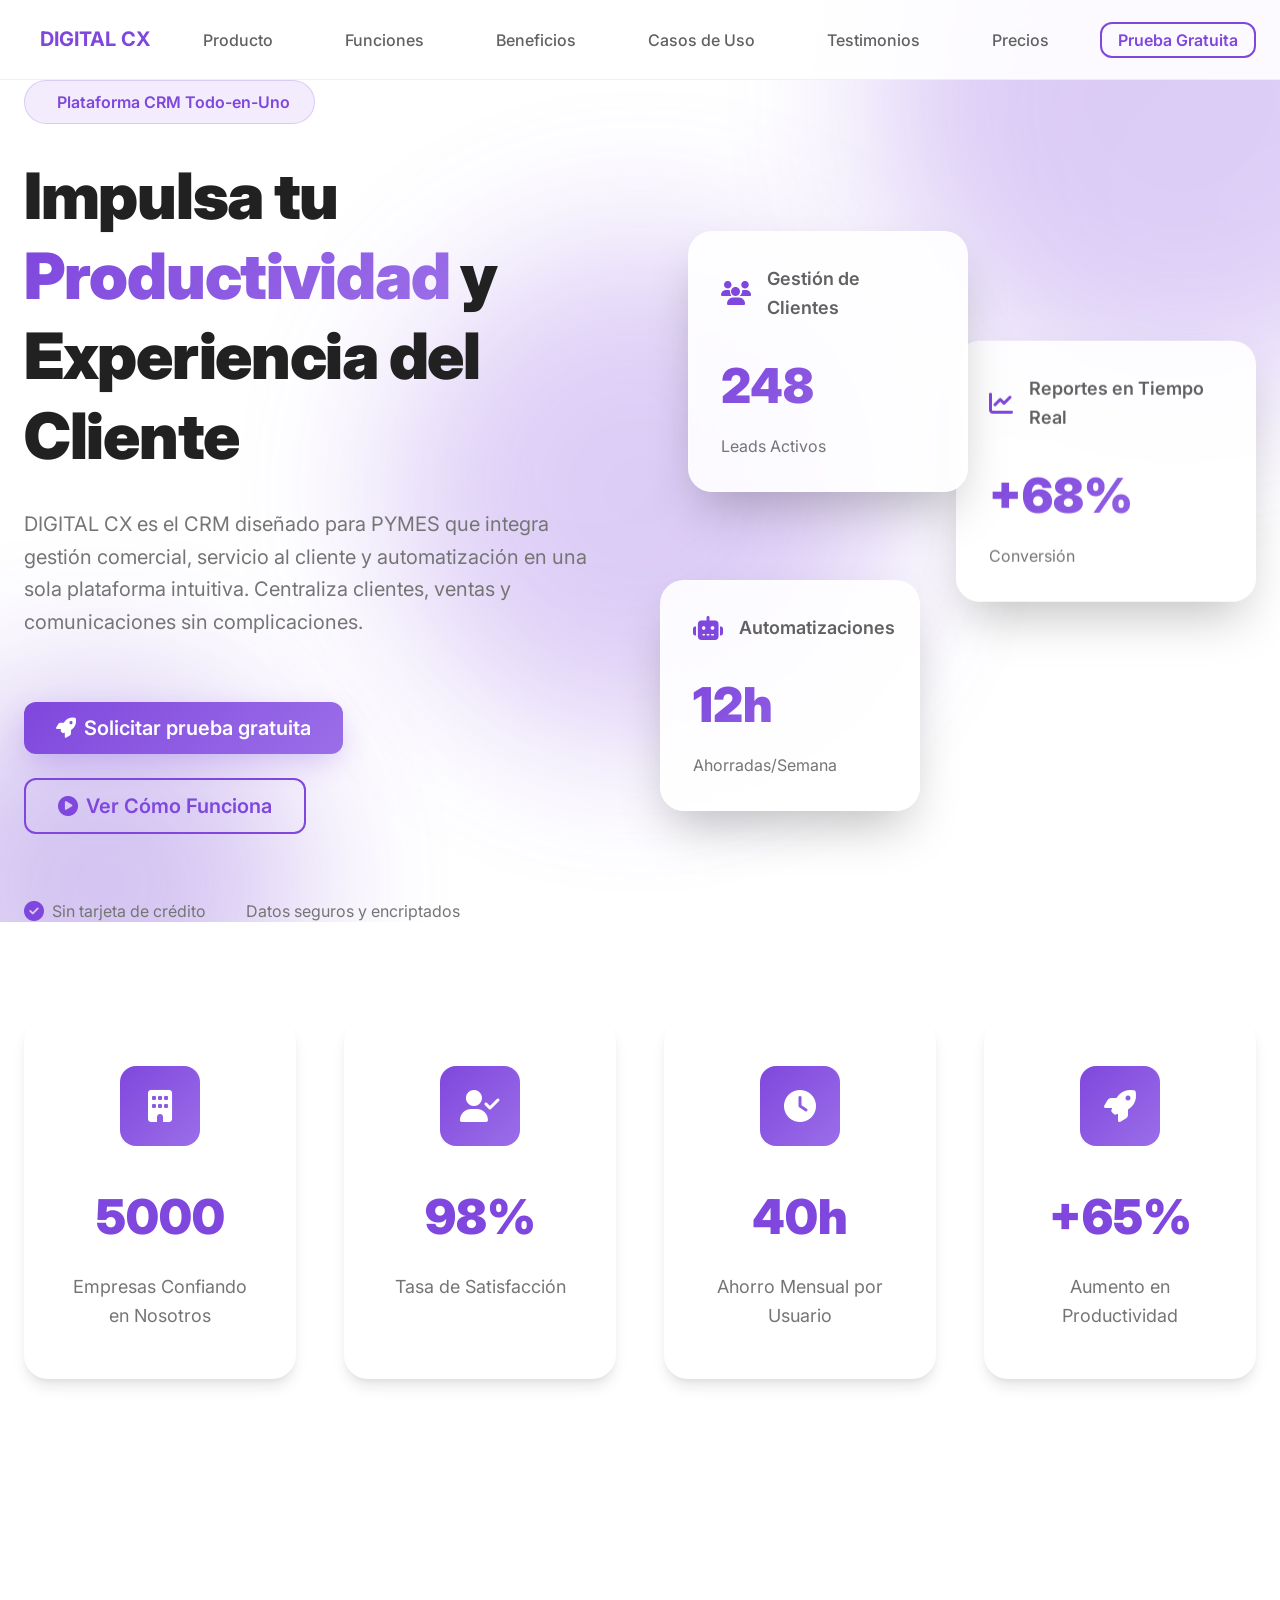
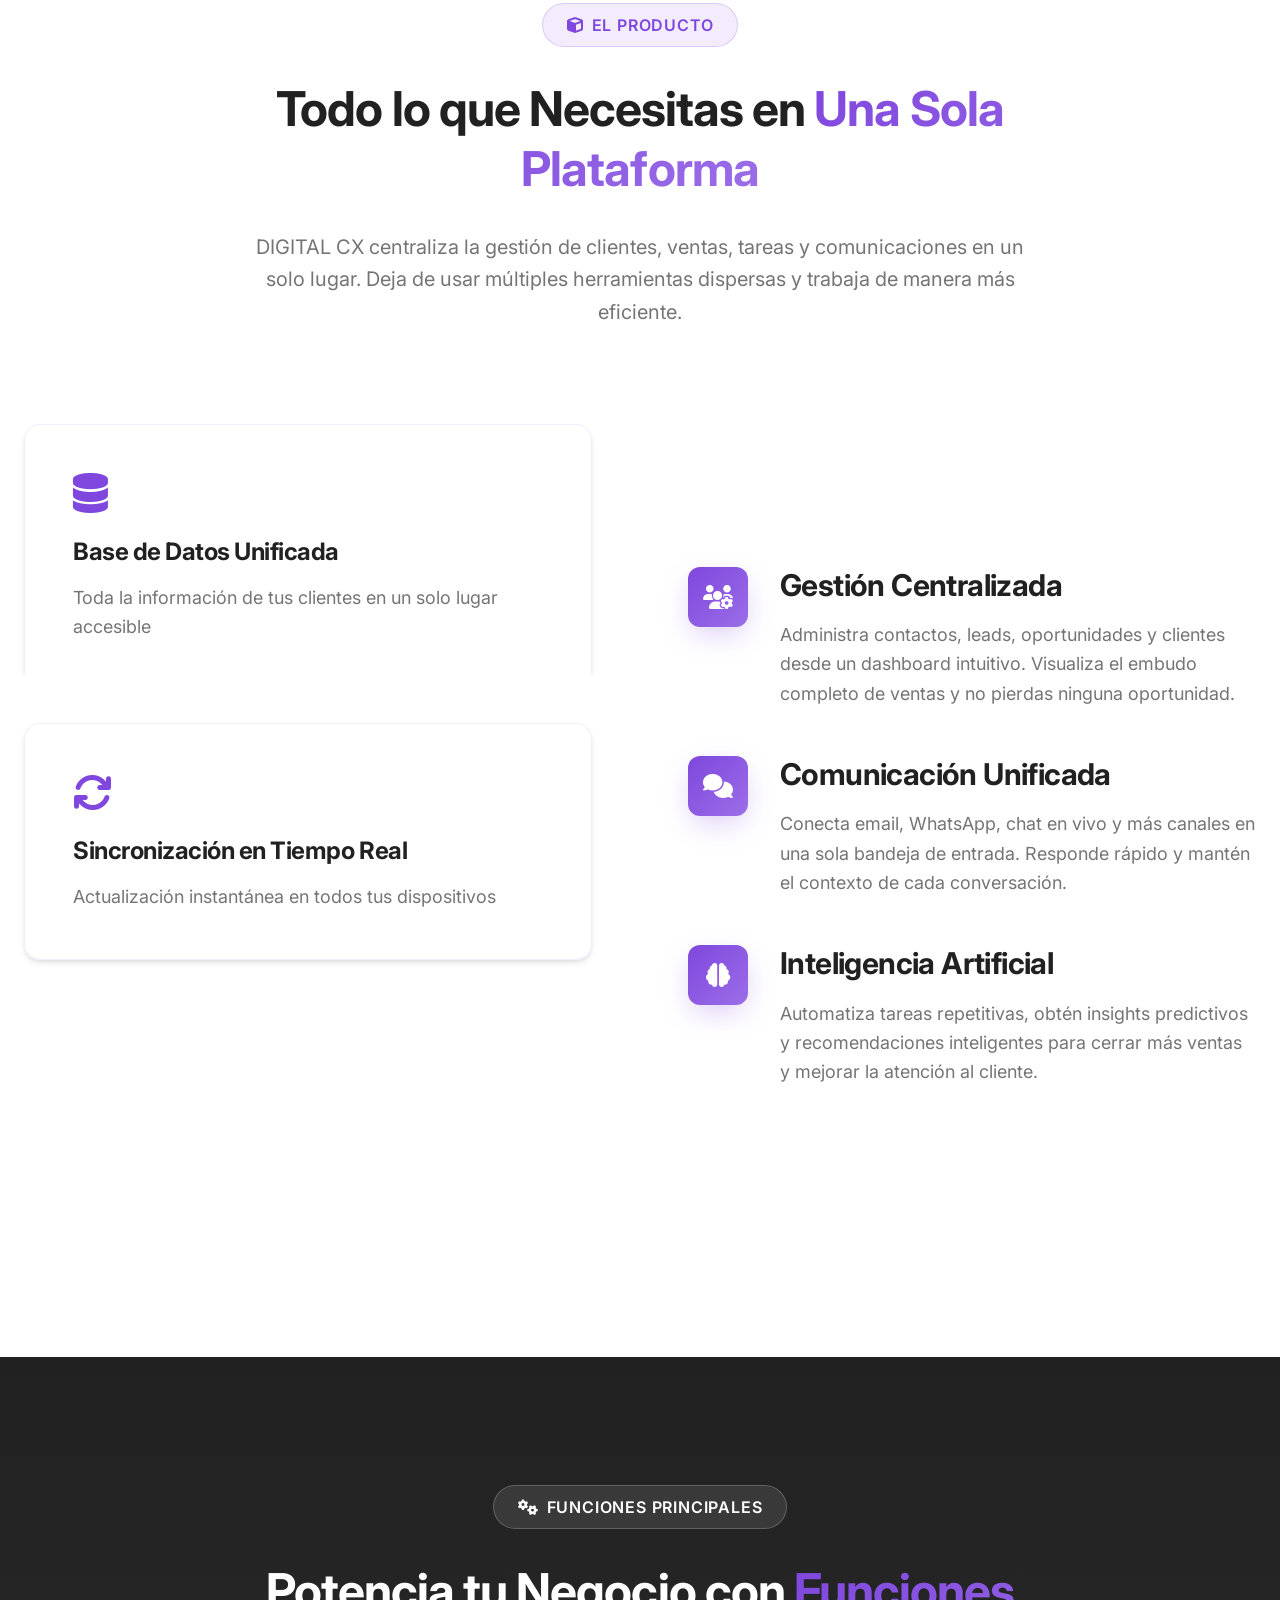
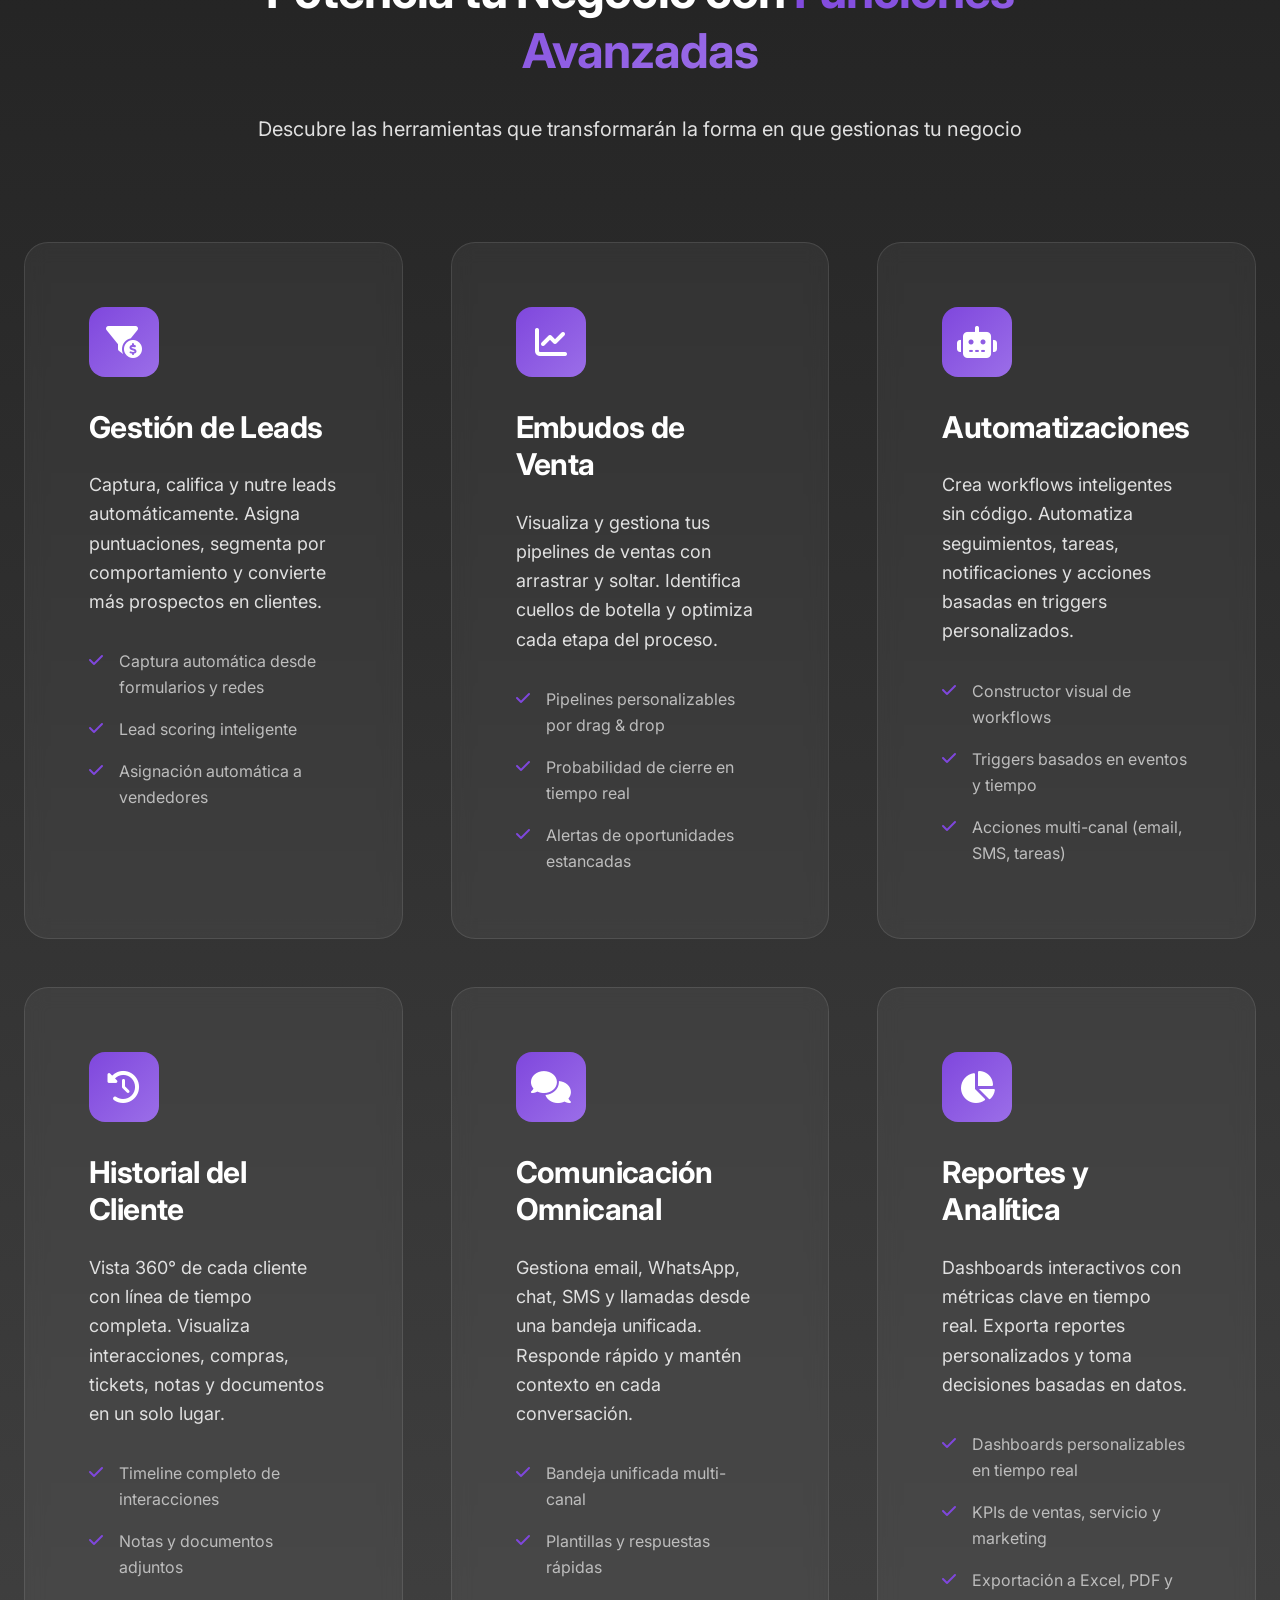
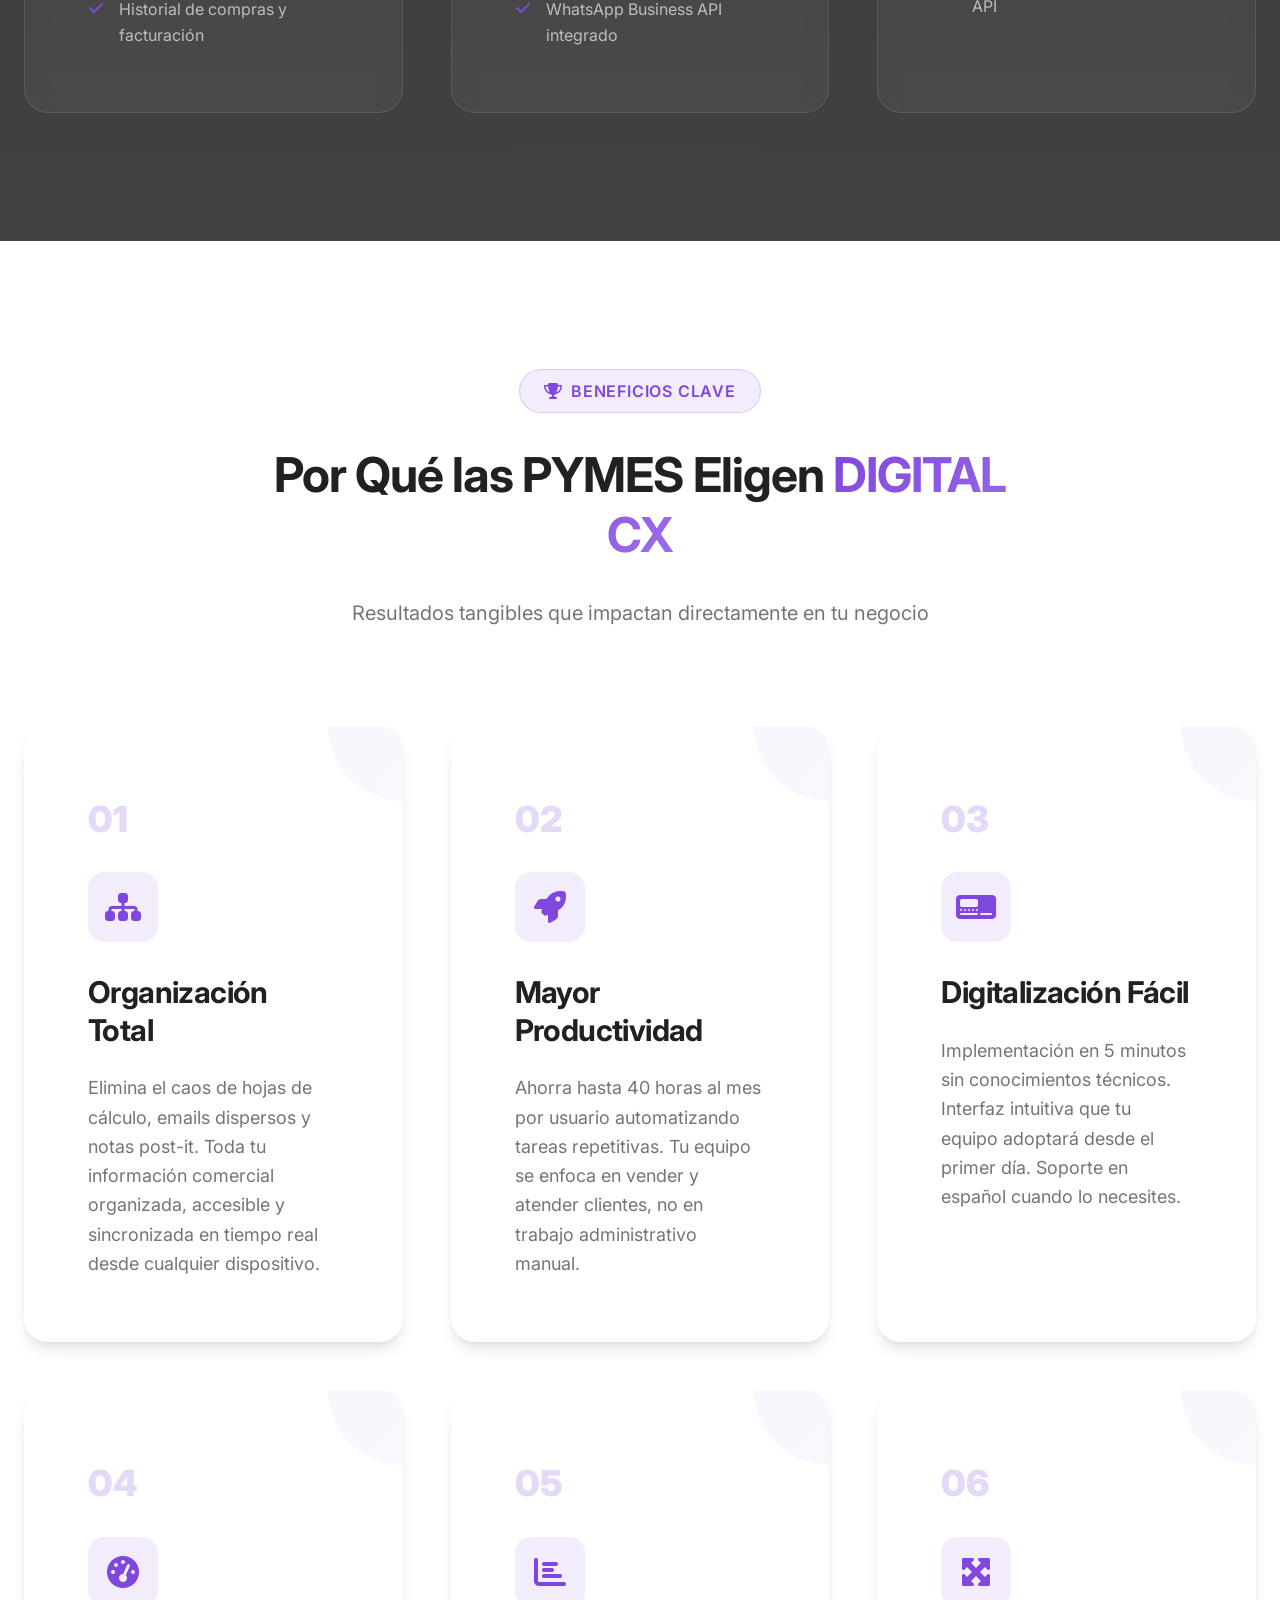
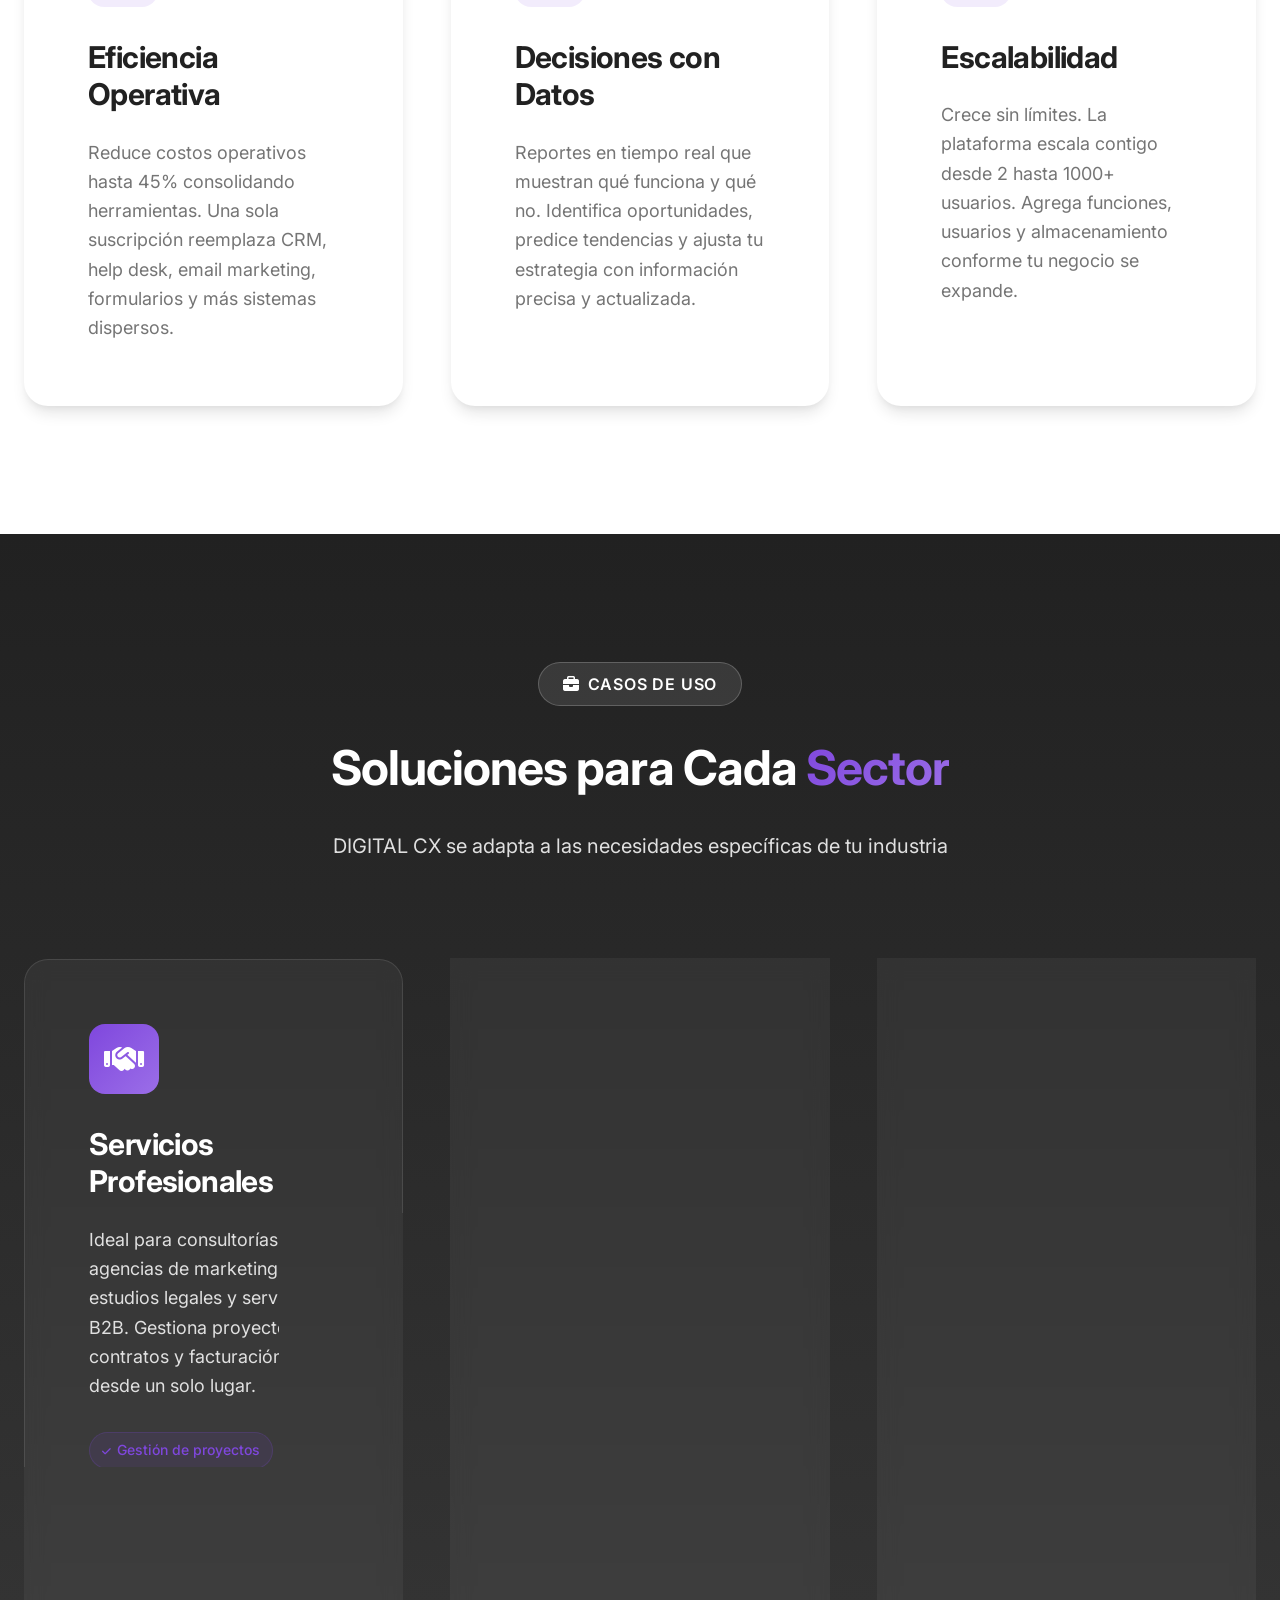
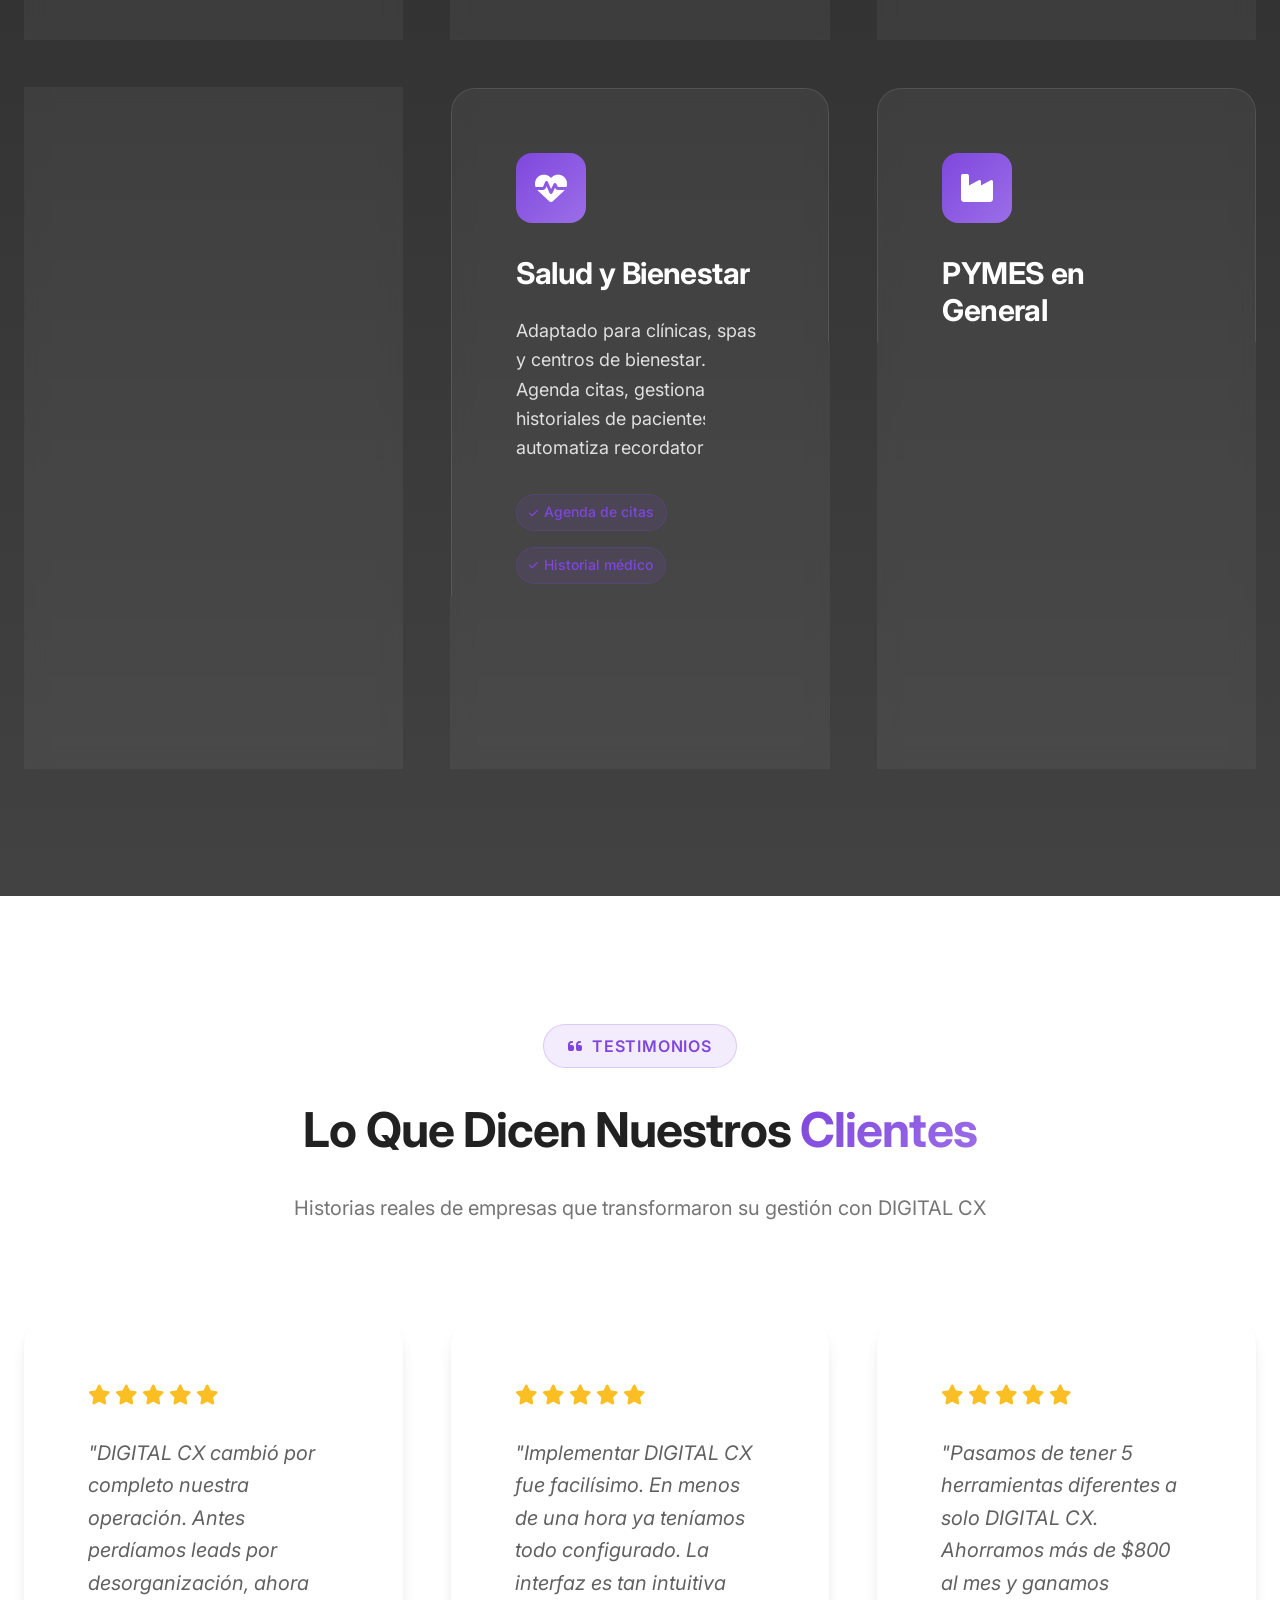
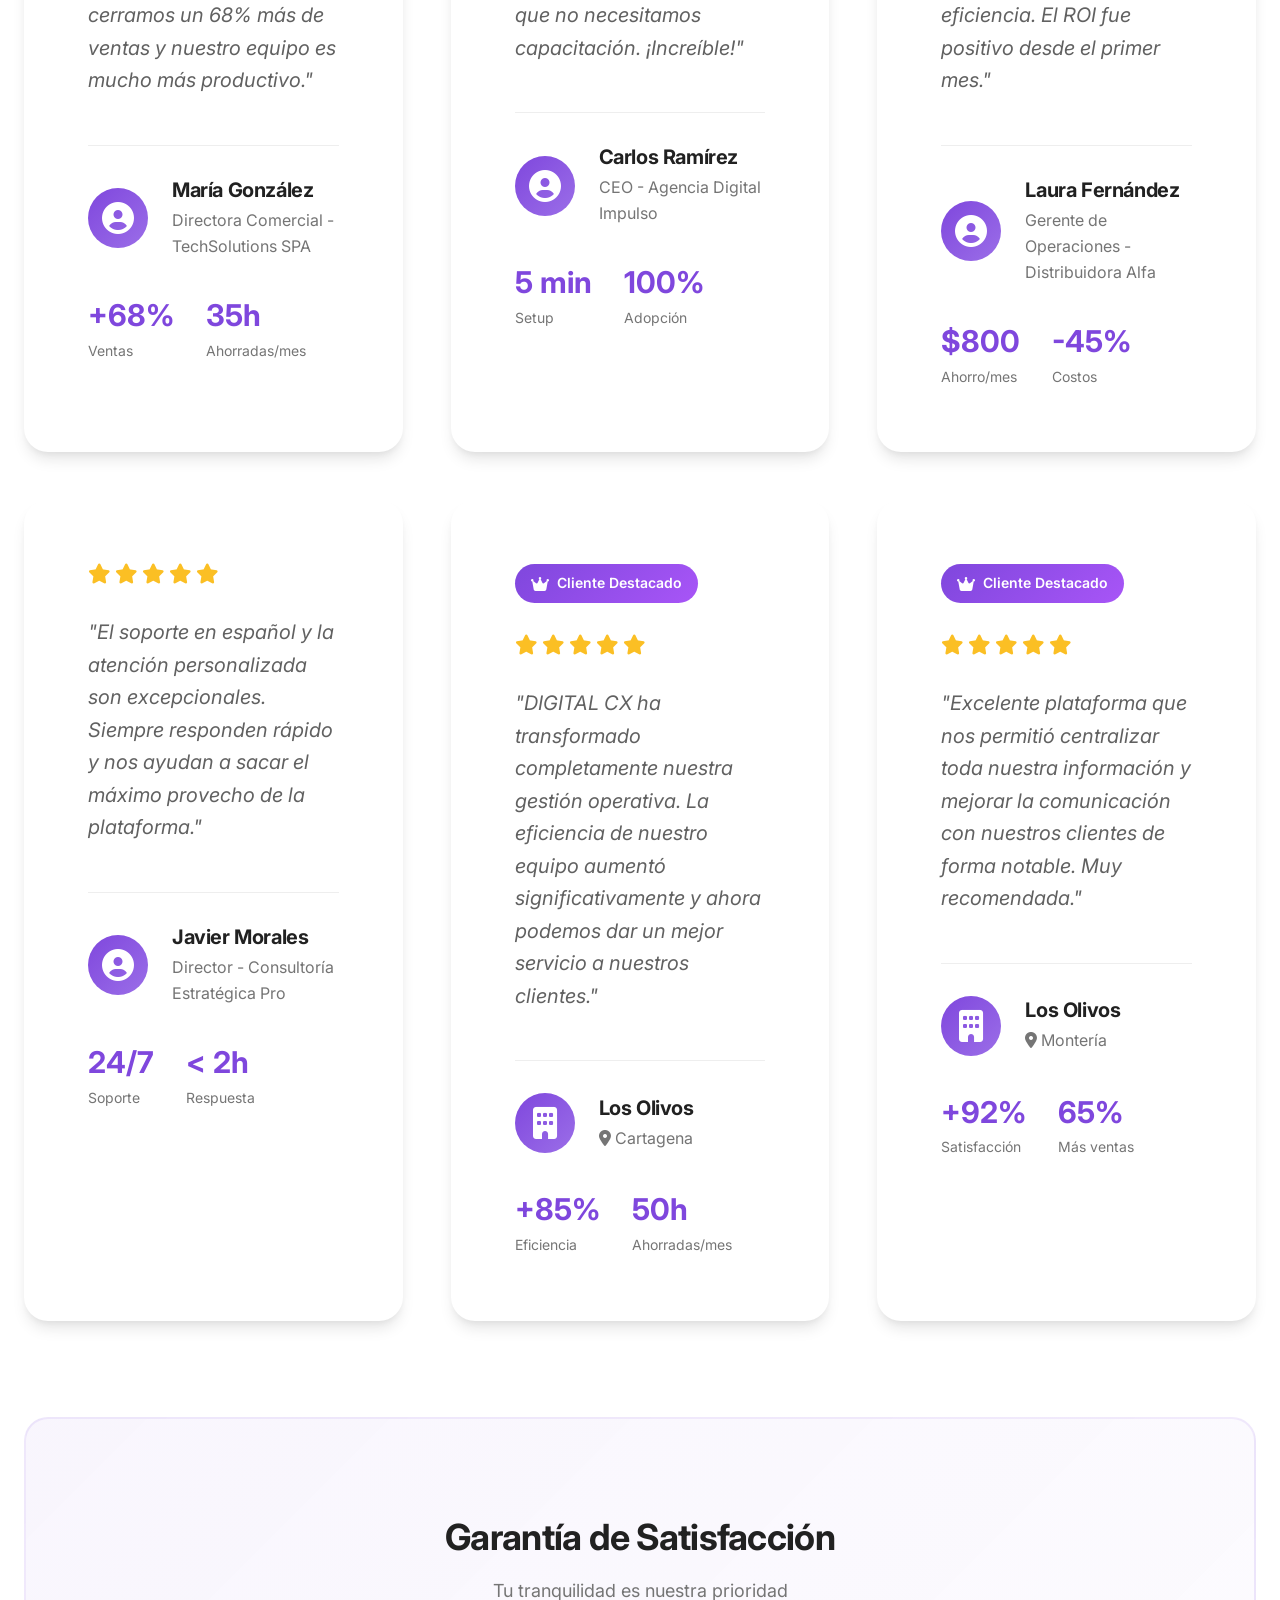
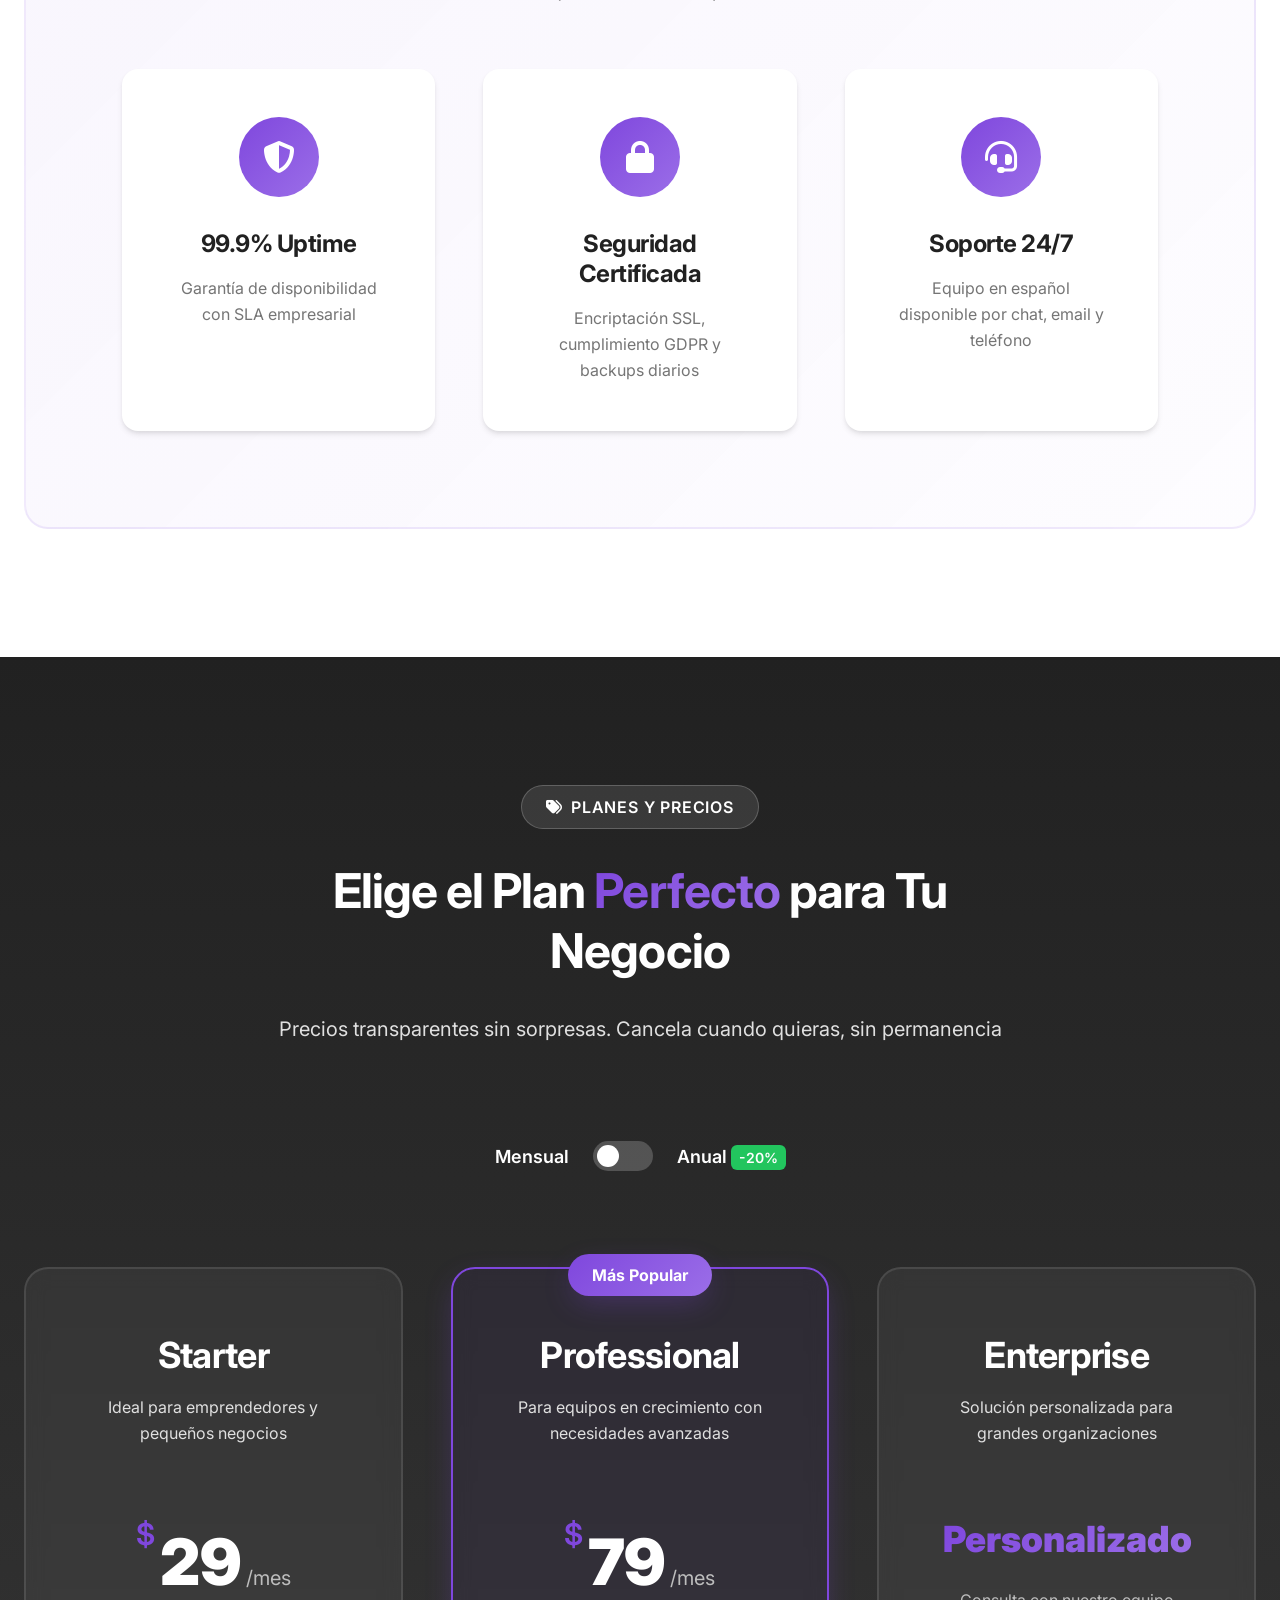
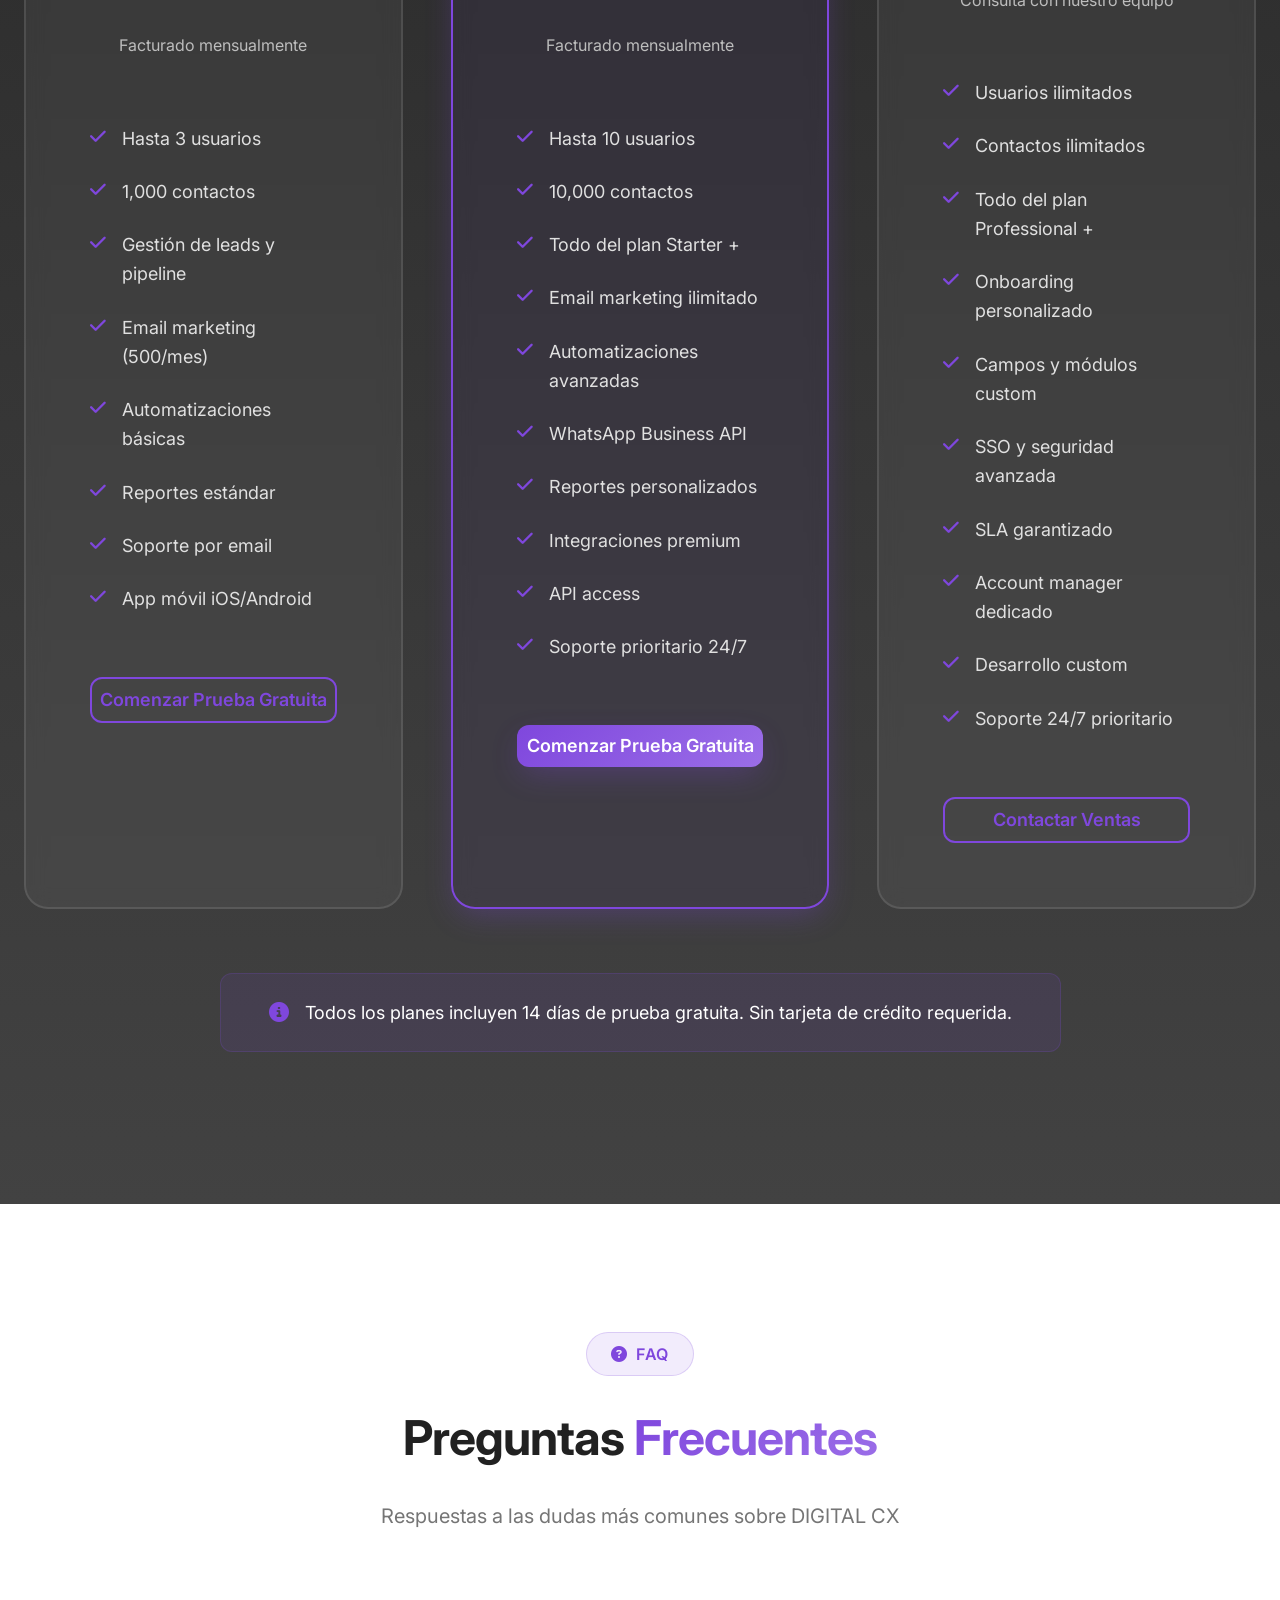
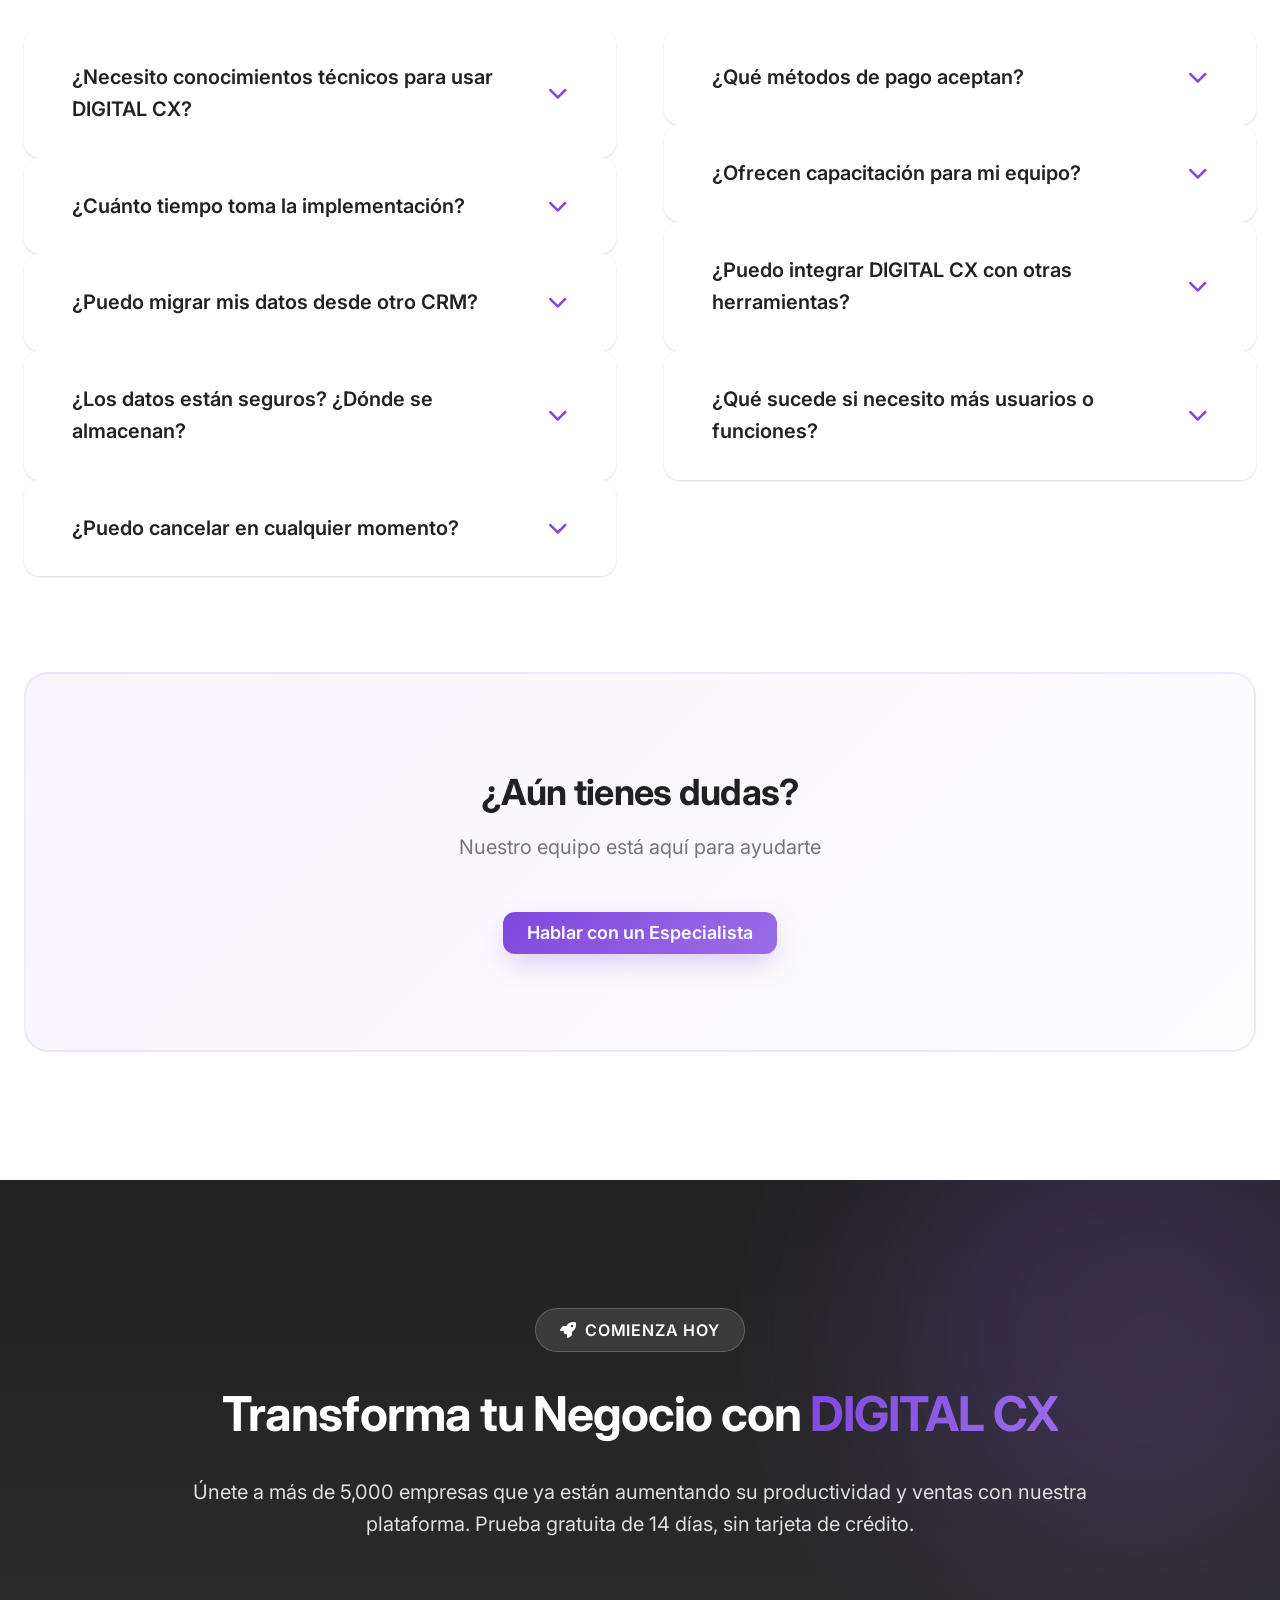
==== commit a0518788: "Cambios en el diseño" ====
--- a/index.html
+++ b/index.html
@@ -54,7 +54,6 @@
 
             <div class="nav__cta">
                 <a href="#demo" class="btn btn--outline btn--sm">Prueba Gratuita</a>
-                <a href="#demo" class="btn btn--primary btn--sm">Solicitar Demo</a>
             </div>
 
             <button class="nav__toggle" id="nav-toggle" aria-label="Abrir menú de navegación" aria-expanded="false">
@@ -94,7 +93,7 @@
                         <div class="hero__cta-group">
                             <a href="#demo" class="btn btn--primary btn--lg">
                                 <i class="fas fa-rocket"></i>
-                                Solicitar Demo Gratuita
+                                Solicitar prueba gratuita
                             </a>
                             <a href="#producto" class="btn btn--outline btn--lg">
                                 <i class="fas fa-play-circle"></i>
@@ -580,7 +579,7 @@
         <!-- Testimonios Section -->
         <section class="testimonios section" id="testimonios">
             <div class="container">
-                <div class="section__header" data-animate="fade-up">
+                <div class="section__header animated" data-animate="fade-up">
                     <span class="section__badge">
                         <i class="fas fa-quote-left"></i>
                         Testimonios
@@ -592,7 +591,7 @@
                 </div>
 
                 <div class="testimonios__grid">
-                    <div class="testimonio-card" data-animate="fade-up" data-delay="0">
+                    <div class="testimonio-card animated" data-animate="fade-up" data-delay="0">
                         <div class="testimonio-card__rating">
                             <i class="fas fa-star"></i>
                             <i class="fas fa-star"></i>
@@ -624,7 +623,7 @@
                         </div>
                     </div>
 
-                    <div class="testimonio-card" data-animate="fade-up" data-delay="100">
+                    <div class="testimonio-card animated" data-animate="fade-up" data-delay="100">
                         <div class="testimonio-card__rating">
                             <i class="fas fa-star"></i>
                             <i class="fas fa-star"></i>
@@ -656,7 +655,7 @@
                         </div>
                     </div>
 
-                    <div class="testimonio-card" data-animate="fade-up" data-delay="200">
+                    <div class="testimonio-card animated" data-animate="fade-up" data-delay="200">
                         <div class="testimonio-card__rating">
                             <i class="fas fa-star"></i>
                             <i class="fas fa-star"></i>
@@ -688,7 +687,7 @@
                         </div>
                     </div>
 
-                    <div class="testimonio-card" data-animate="fade-up" data-delay="0">
+                    <div class="testimonio-card animated" data-animate="fade-up" data-delay="0">
                         <div class="testimonio-card__rating">
                             <i class="fas fa-star"></i>
                             <i class="fas fa-star"></i>
@@ -714,15 +713,87 @@
                                 <span class="metric__label">Soporte</span>
                             </div>
                             <div class="metric">
-                                <span class="metric__value">< 2h</span>
+                                <span class="metric__value">&lt; 2h</span>
                                 <span class="metric__label">Respuesta</span>
                             </div>
                         </div>
                     </div>
+
+                    <div class="testimonio-card animated" data-animate="fade-up" data-delay="100">
+                        <div class="testimonio-card__badge-destacado">
+                            <i class="fas fa-crown"></i>
+                            Cliente Destacado
+                        </div>
+                        <div class="testimonio-card__rating">
+                            <i class="fas fa-star"></i>
+                            <i class="fas fa-star"></i>
+                            <i class="fas fa-star"></i>
+                            <i class="fas fa-star"></i>
+                            <i class="fas fa-star"></i>
+                        </div>
+                        <blockquote class="testimonio-card__quote">
+                            "DIGITAL CX ha transformado completamente nuestra gestión operativa. La eficiencia de nuestro equipo aumentó significativamente y ahora podemos dar un mejor servicio a nuestros clientes."
+                        </blockquote>
+                        <div class="testimonio-card__author">
+                            <div class="testimonio-card__avatar">
+                                <i class="fas fa-building"></i>
+                            </div>
+                            <div class="testimonio-card__info">
+                                <h4>Los Olivos</h4>
+                                <p><i class="fas fa-map-marker-alt"></i> Cartagena</p>
+                            </div>
+                        </div>
+                        <div class="testimonio-card__metrics">
+                            <div class="metric">
+                                <span class="metric__value">+85%</span>
+                                <span class="metric__label">Eficiencia</span>
+                            </div>
+                            <div class="metric">
+                                <span class="metric__value">50h</span>
+                                <span class="metric__label">Ahorradas/mes</span>
+                            </div>
+                        </div>
+                    </div>
+
+                    <div class="testimonio-card animated" data-animate="fade-up" data-delay="200">
+                        <div class="testimonio-card__badge-destacado">
+                            <i class="fas fa-crown"></i>
+                            Cliente Destacado
+                        </div>
+                        <div class="testimonio-card__rating">
+                            <i class="fas fa-star"></i>
+                            <i class="fas fa-star"></i>
+                            <i class="fas fa-star"></i>
+                            <i class="fas fa-star"></i>
+                            <i class="fas fa-star"></i>
+                        </div>
+                        <blockquote class="testimonio-card__quote">
+                            "Excelente plataforma que nos permitió centralizar toda nuestra información y mejorar la comunicación con nuestros clientes de forma notable. Muy recomendada."
+                        </blockquote>
+                        <div class="testimonio-card__author">
+                            <div class="testimonio-card__avatar">
+                                <i class="fas fa-building"></i>
+                            </div>
+                            <div class="testimonio-card__info">
+                                <h4>Los Olivos</h4>
+                                <p><i class="fas fa-map-marker-alt"></i> Montería</p>
+                            </div>
+                        </div>
+                        <div class="testimonio-card__metrics">
+                            <div class="metric">
+                                <span class="metric__value">+92%</span>
+                                <span class="metric__label">Satisfacción</span>
+                            </div>
+                            <div class="metric">
+                                <span class="metric__value">65%</span>
+                                <span class="metric__label">Más ventas</span>
+                            </div>
+                        </div>
+                    </div>
                 </div>
 
                 <!-- Trust Section -->
-                <div class="trust-section" data-animate="fade-up">
+                <div class="trust-section animated" data-animate="fade-up">
                     <div class="trust-section__header">
                         <h3>Garantía de Satisfacción</h3>
                         <p>Tu tranquilidad es nuestra prioridad</p>
@@ -977,15 +1048,6 @@
                             </div>
                         </div>
 
-                        <div class="faq-item">
-                            <button class="faq-item__question" aria-expanded="false">
-                                <span>¿Hay límite en el almacenamiento de archivos?</span>
-                                <i class="fas fa-chevron-down"></i>
-                            </button>
-                            <div class="faq-item__answer">
-                                <p>El plan Starter incluye 5GB, Professional 50GB y Enterprise almacenamiento ilimitado. Puedes adjuntar documentos, imágenes y archivos a contactos, conversaciones y oportunidades sin preocuparte.</p>
-                            </div>
-                        </div>
                     </div>
                 </div>
 
@@ -1120,7 +1182,7 @@
 
                             <button type="submit" class="btn btn--primary btn--lg btn--full">
                                 <i class="fas fa-paper-plane"></i>
-                                Solicitar Demo Gratuita
+                                Solicitar prueba gratuita
                             </button>
 
                             <p class="form__disclaimer">
--- a/css/style.css
+++ b/css/style.css
@@ -639,11 +639,11 @@
 }
 
 .mockup-card--3 {
-    bottom: 20px;  /* CAMBIA de bottom: 0 a bottom: 20px */
-    left: -5%;  /* CAMBIA de left: 20% a left: 15% para más separación */
+    bottom: 20px;
+    left: -5%;
     width: 260px;
-    animation-delay: 0s;  /* CAMBIA de 4s a 0s para que empiece flotando desde el inicio */
-    z-index: 1;  /* AGREGA esta línea - la más atrás */
+    animation-delay: 0s;
+    z-index: 1;
 }
 
 @keyframes floatCard {
@@ -1238,6 +1238,23 @@
     font-size: var(--font-size-xs);
     color: var(--color-gray-600);
 }
+/* Badge Cliente Destacado */
+.testimonio-card__badge-destacado {
+    display: inline-flex;
+    align-items: center;
+    gap: 8px;
+    padding: 8px 16px;
+    background: linear-gradient(135deg, #7f47dd 0%, #a855f7 100%);
+    color: white;
+    border-radius: 50px;
+    font-size: 0.875rem;
+    font-weight: 600;
+    margin-bottom: var(--space-lg);
+}
+
+.testimonio-card__badge-destacado i {
+    font-size: 1rem;
+}
 
 /* Trust Section */
 .trust-section {
@@ -2034,16 +2051,16 @@
 
 
     .nav__logo {
-        font-size: var(--font-size-base);  /* AGREGA - reduce aún más en tablets */
+        font-size: var(--font-size-base);
     }
     
     .nav__logo i {
-        font-size: 1.25rem;  /* AGREGA - reduce el ícono en tablets */
+        font-size: 1.25rem;
     }
     
     .nav__link {
-        padding: var(--space-sm);  /* AGREGA - reduce padding de enlaces */
-        font-size: var(--font-size-xs);  /* AGREGA - reduce fuente de enlaces */
+        padding: var(--space-sm);
+        font-size: var(--font-size-xs);
     }
 }
 
@@ -2079,11 +2096,11 @@
     }
     
     .nav__logo {
-        font-size: var(--font-size-base);  /* AGREGA - logo más pequeño en móvil */
+        font-size: var(--font-size-base);
     }
     
     .nav__logo i {
-        font-size: 1.25rem;  /* AGREGA - ícono más pequeño en móvil */
+        font-size: 1.25rem;
     }
     
     .nav__list {
@@ -2095,7 +2112,7 @@
     .nav__link {
         padding: var(--space-lg);
         border-bottom: 1px solid var(--color-gray-200);
-        font-size: var(--font-size-base);  /* CAMBIA de var(--font-size-lg) a var(--font-size-base) */
+        font-size: var(--font-size-base);
     }
     
     .nav__cta {
@@ -2136,6 +2153,15 @@
     
     .testimonios__grid {
         grid-template-columns: 1fr;
+    }
+
+    .testimonio-card__badge-destacado {
+        font-size: 0.75rem;
+        padding: 6px 12px;
+    }
+
+    .testimonio-card__badge-destacado i {
+        font-size: 0.875rem;
     }
     
     .precios__grid {
@@ -2162,6 +2188,7 @@
         width: 45px;
         height: 45px;
     }
+
 }
 
 @media (max-width: 480px) {
@@ -2175,6 +2202,15 @@
     
     .form__row {
         grid-template-columns: 1fr;
+    }
+
+    .testimonio-card__badge-destacado {
+        font-size: 0.6875rem;
+        padding: 4px 10px;
+    }
+
+    .testimonio-card__badge-destacado i {
+        font-size: 0.75rem;
     }
 }
 
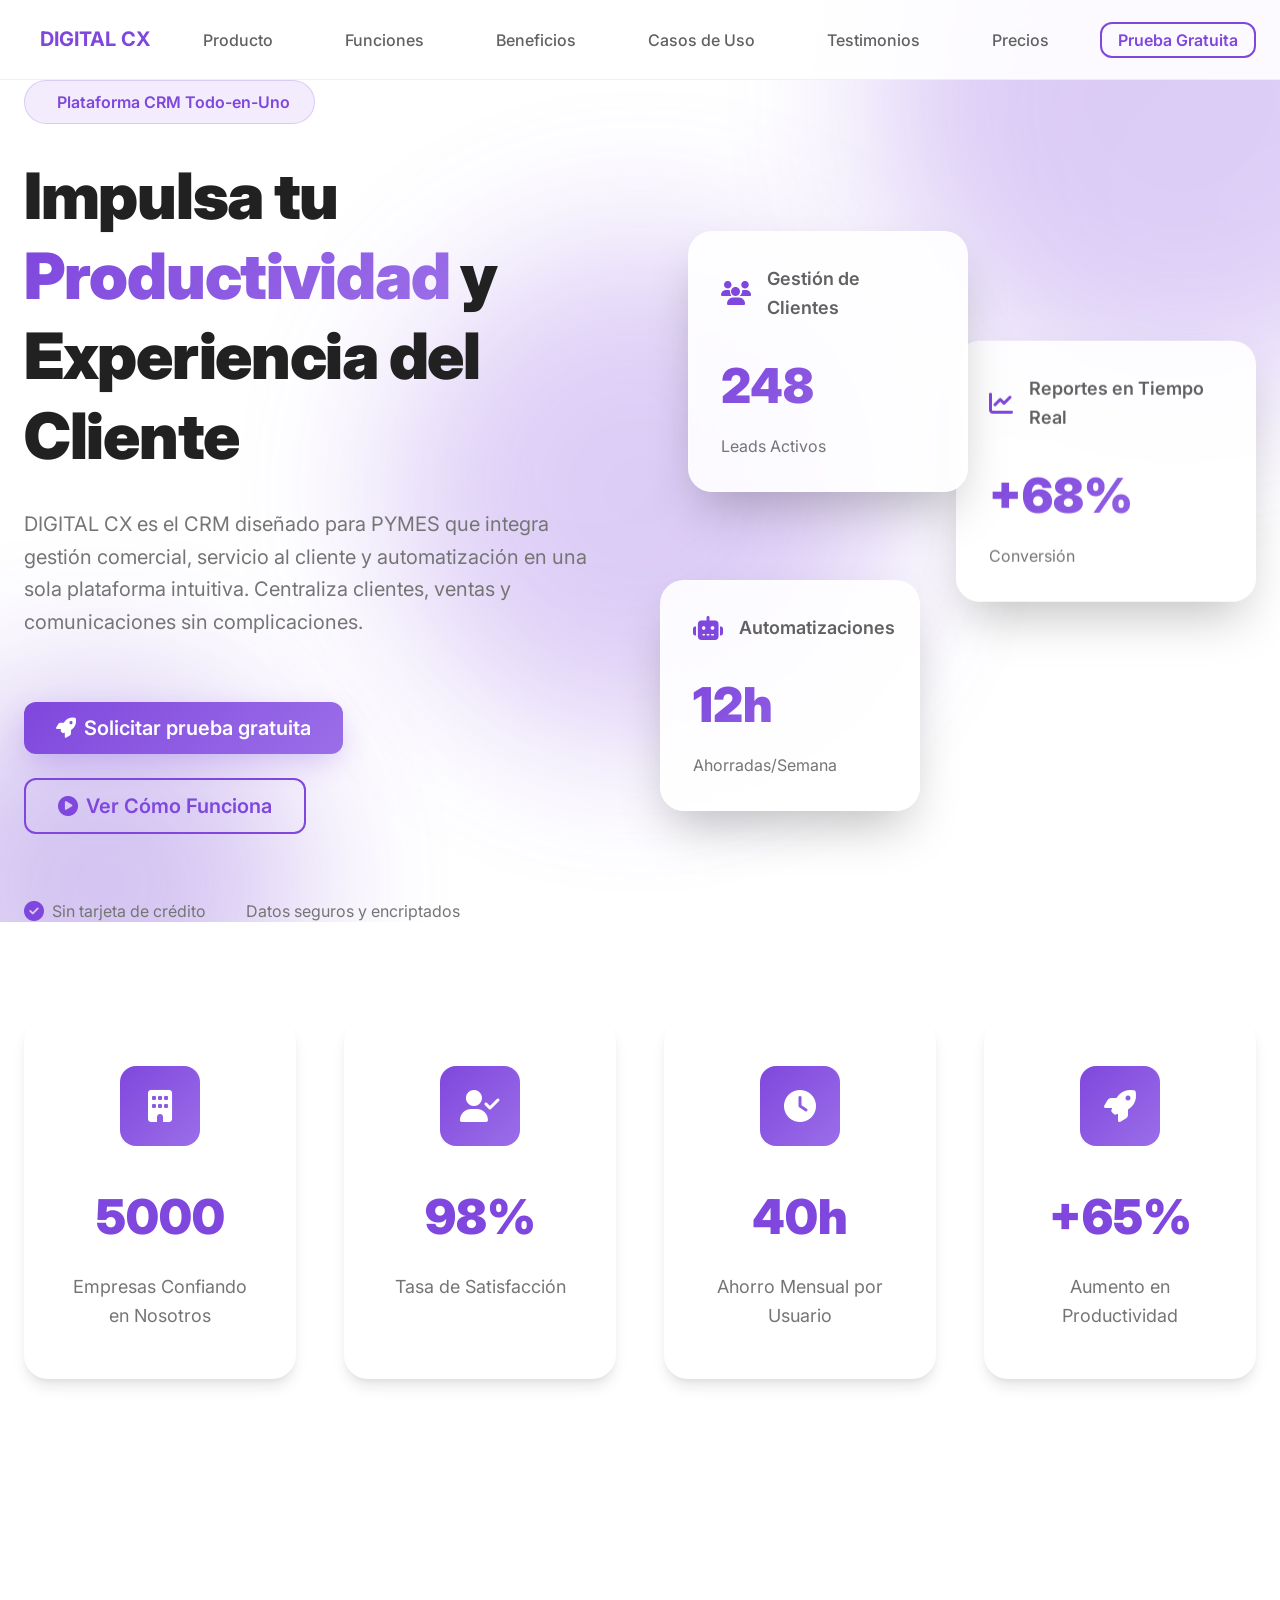
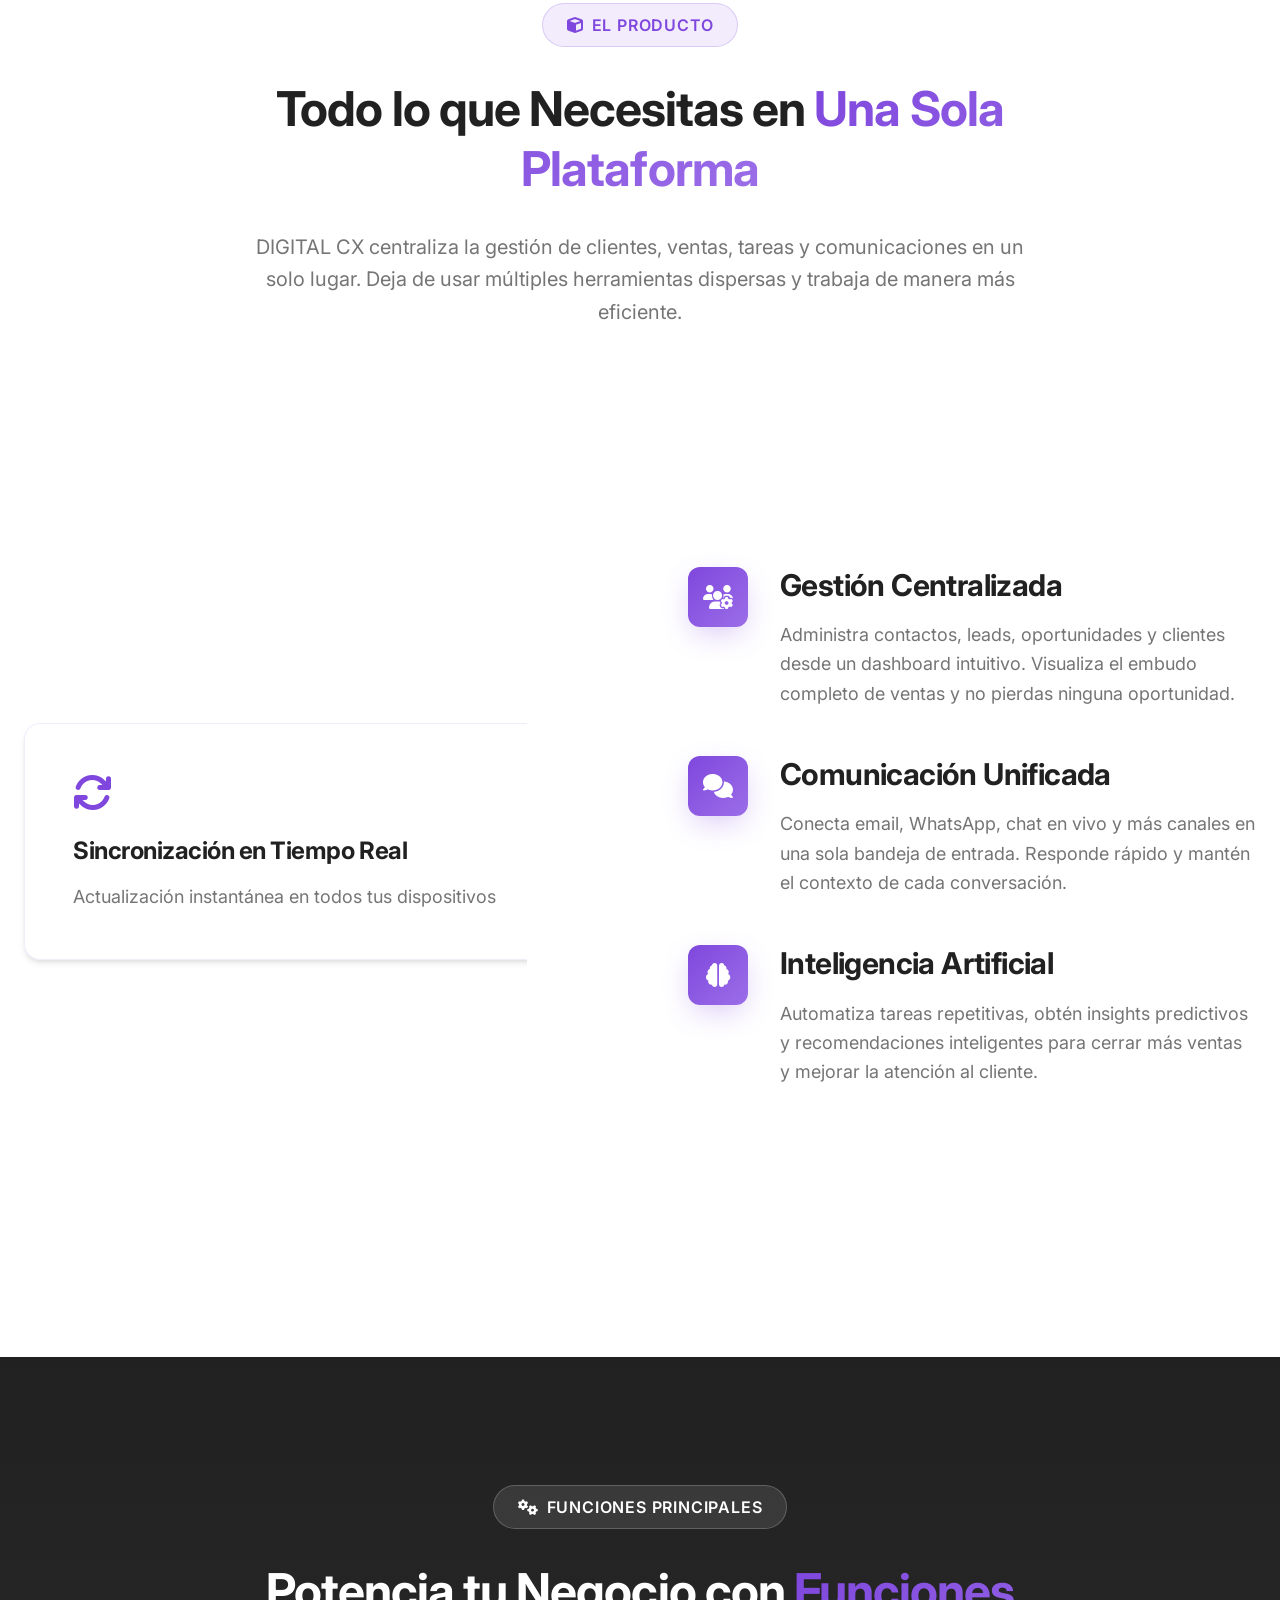
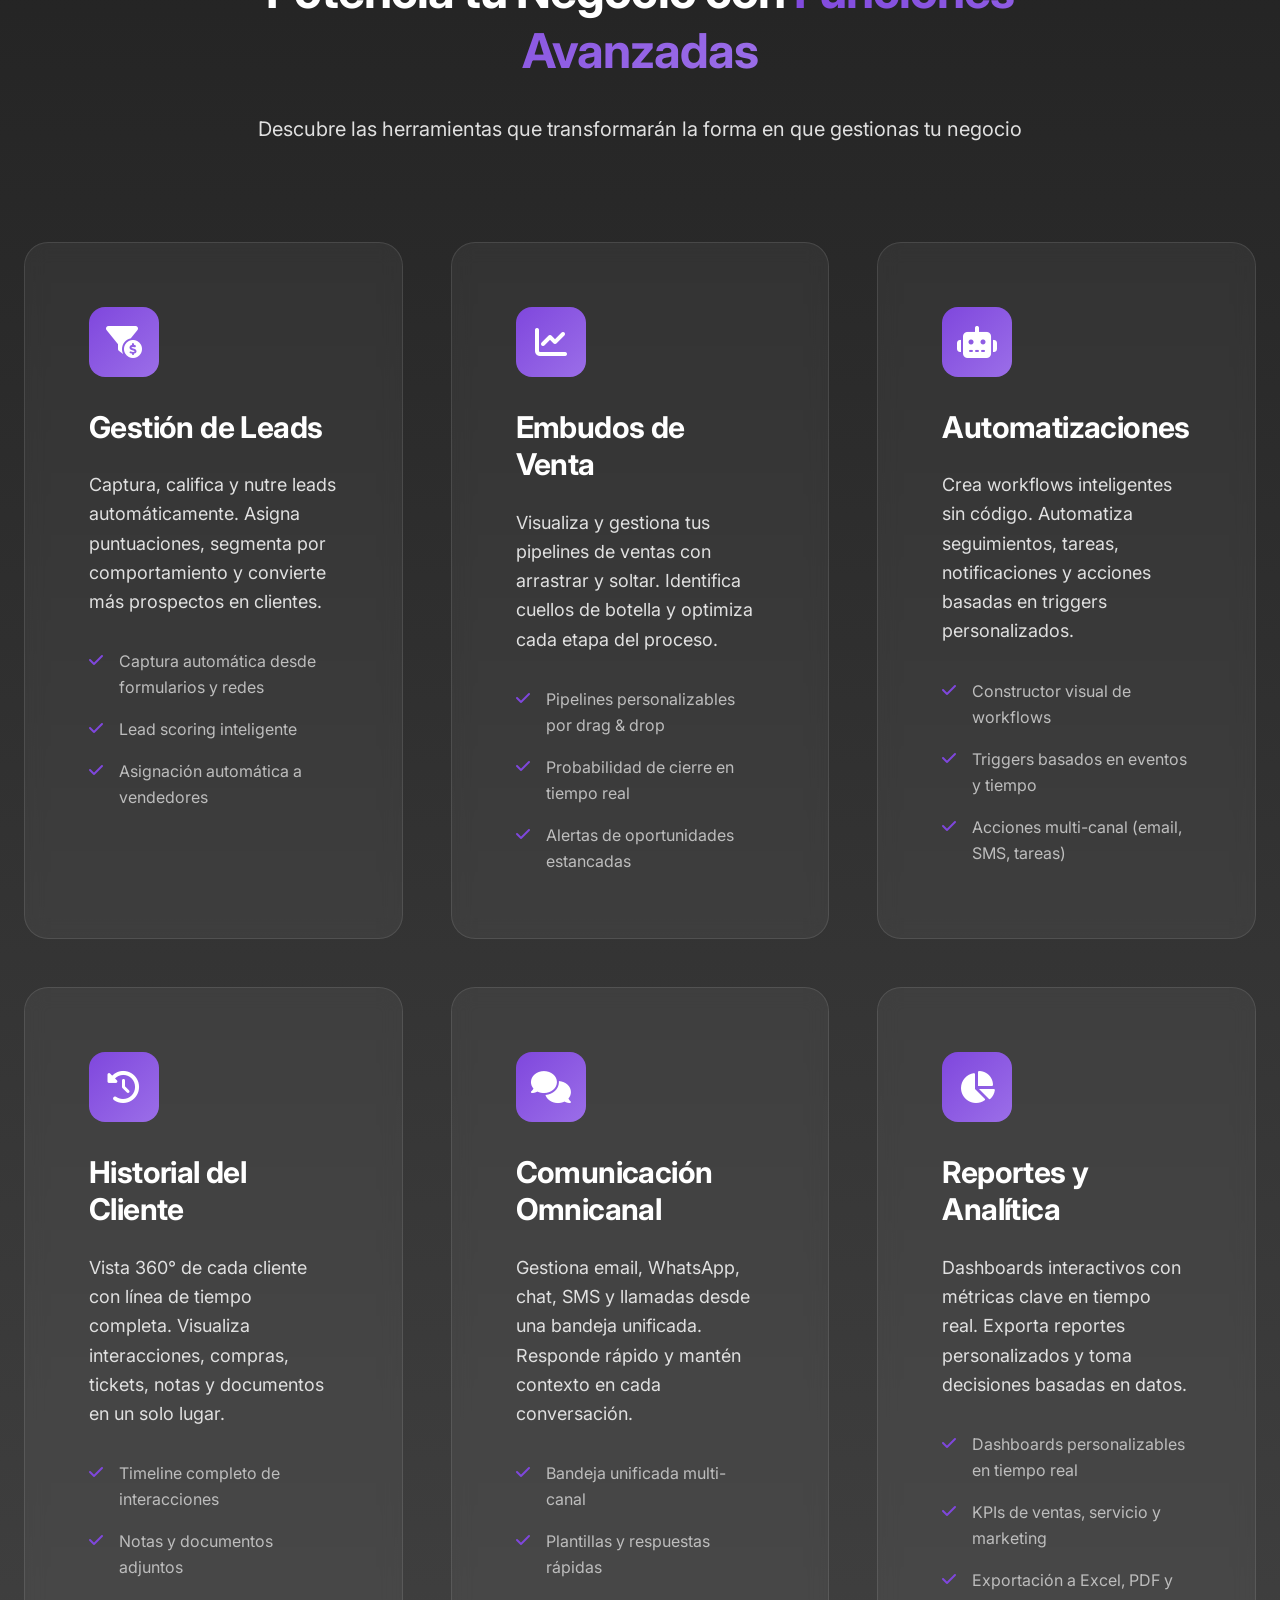
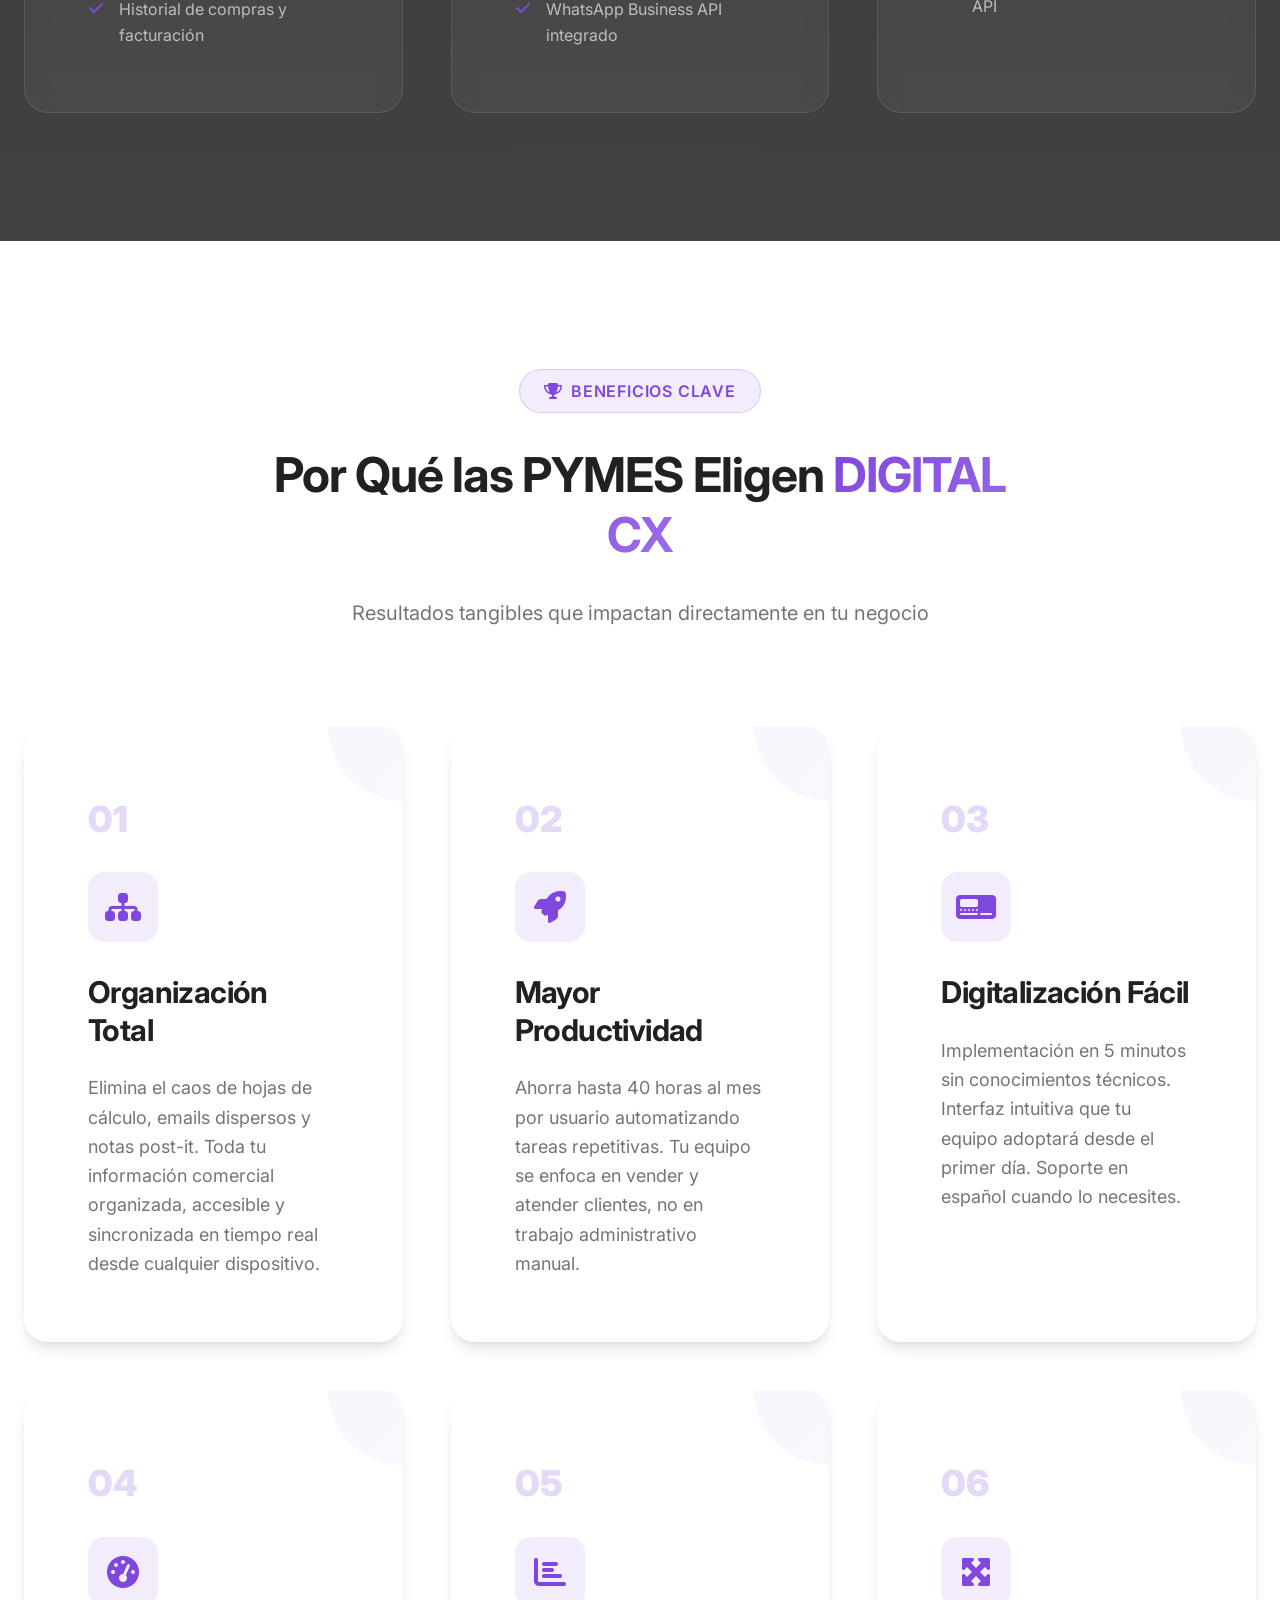
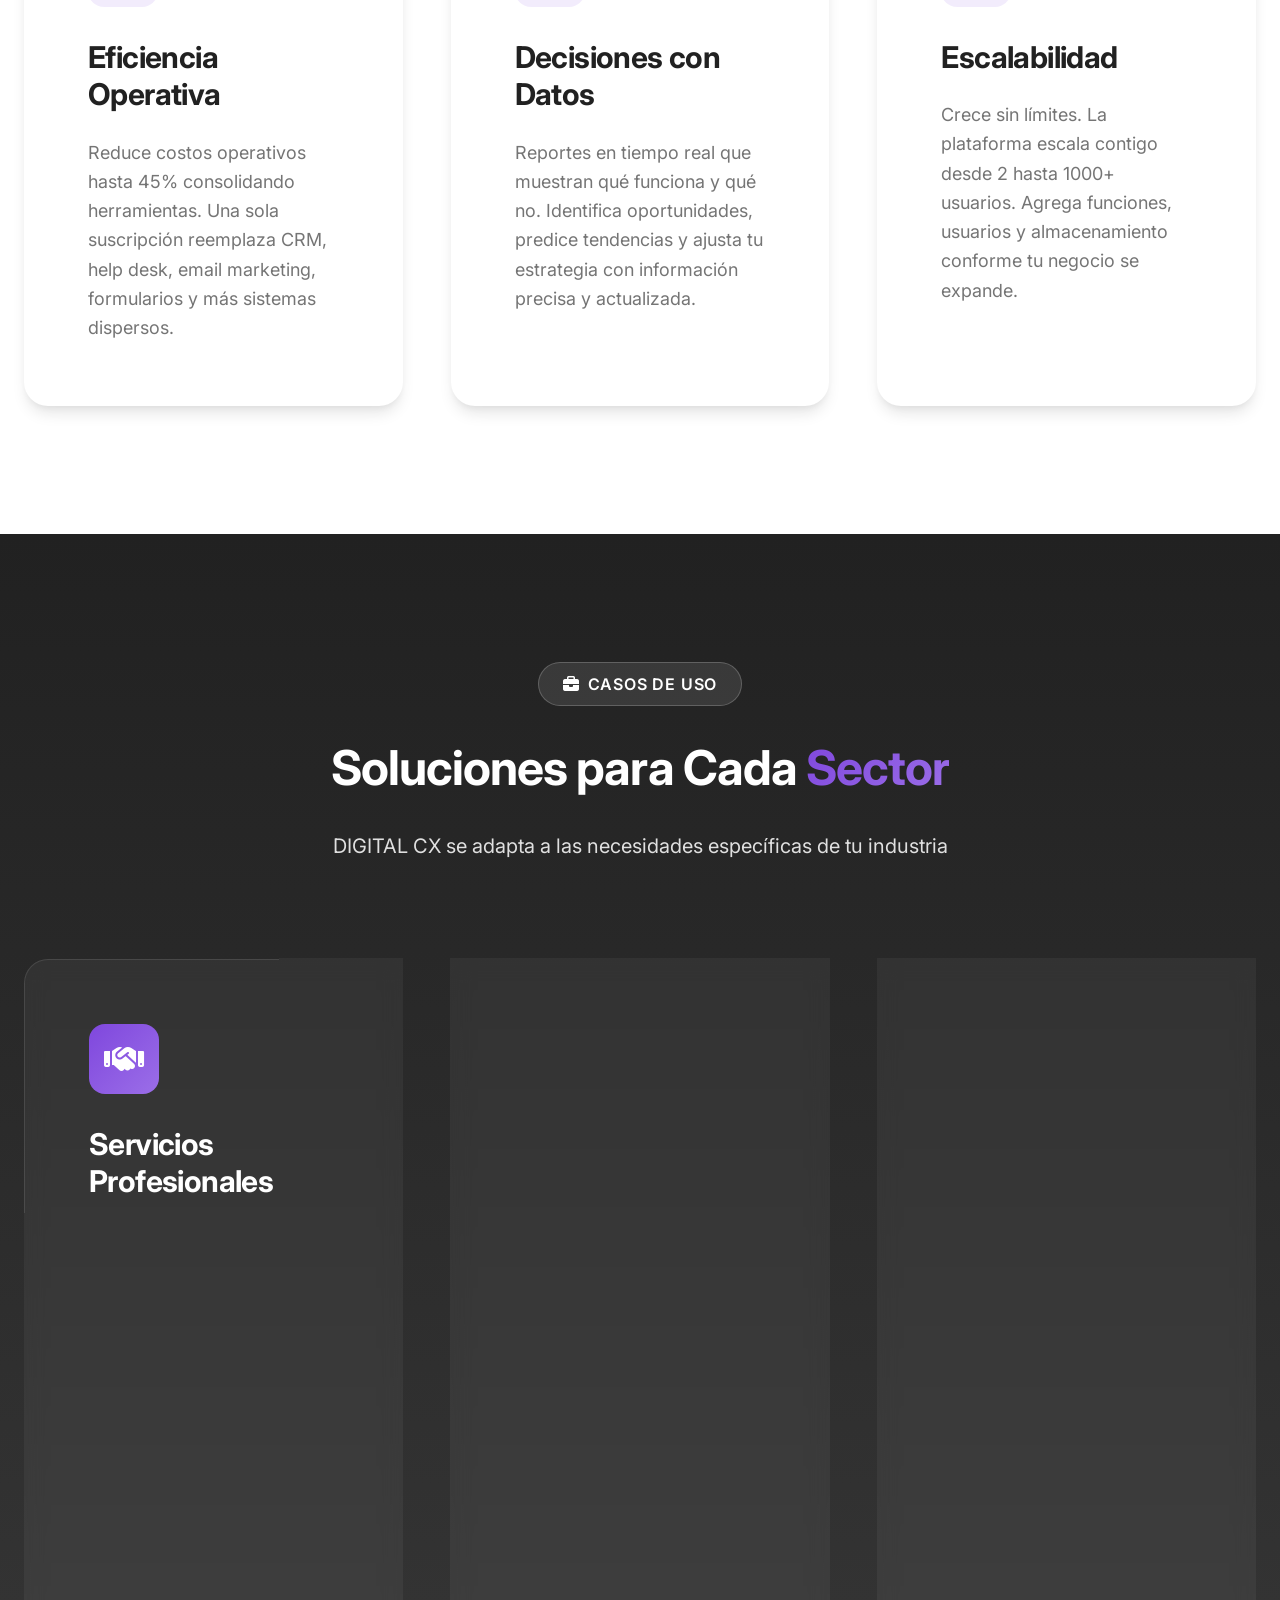
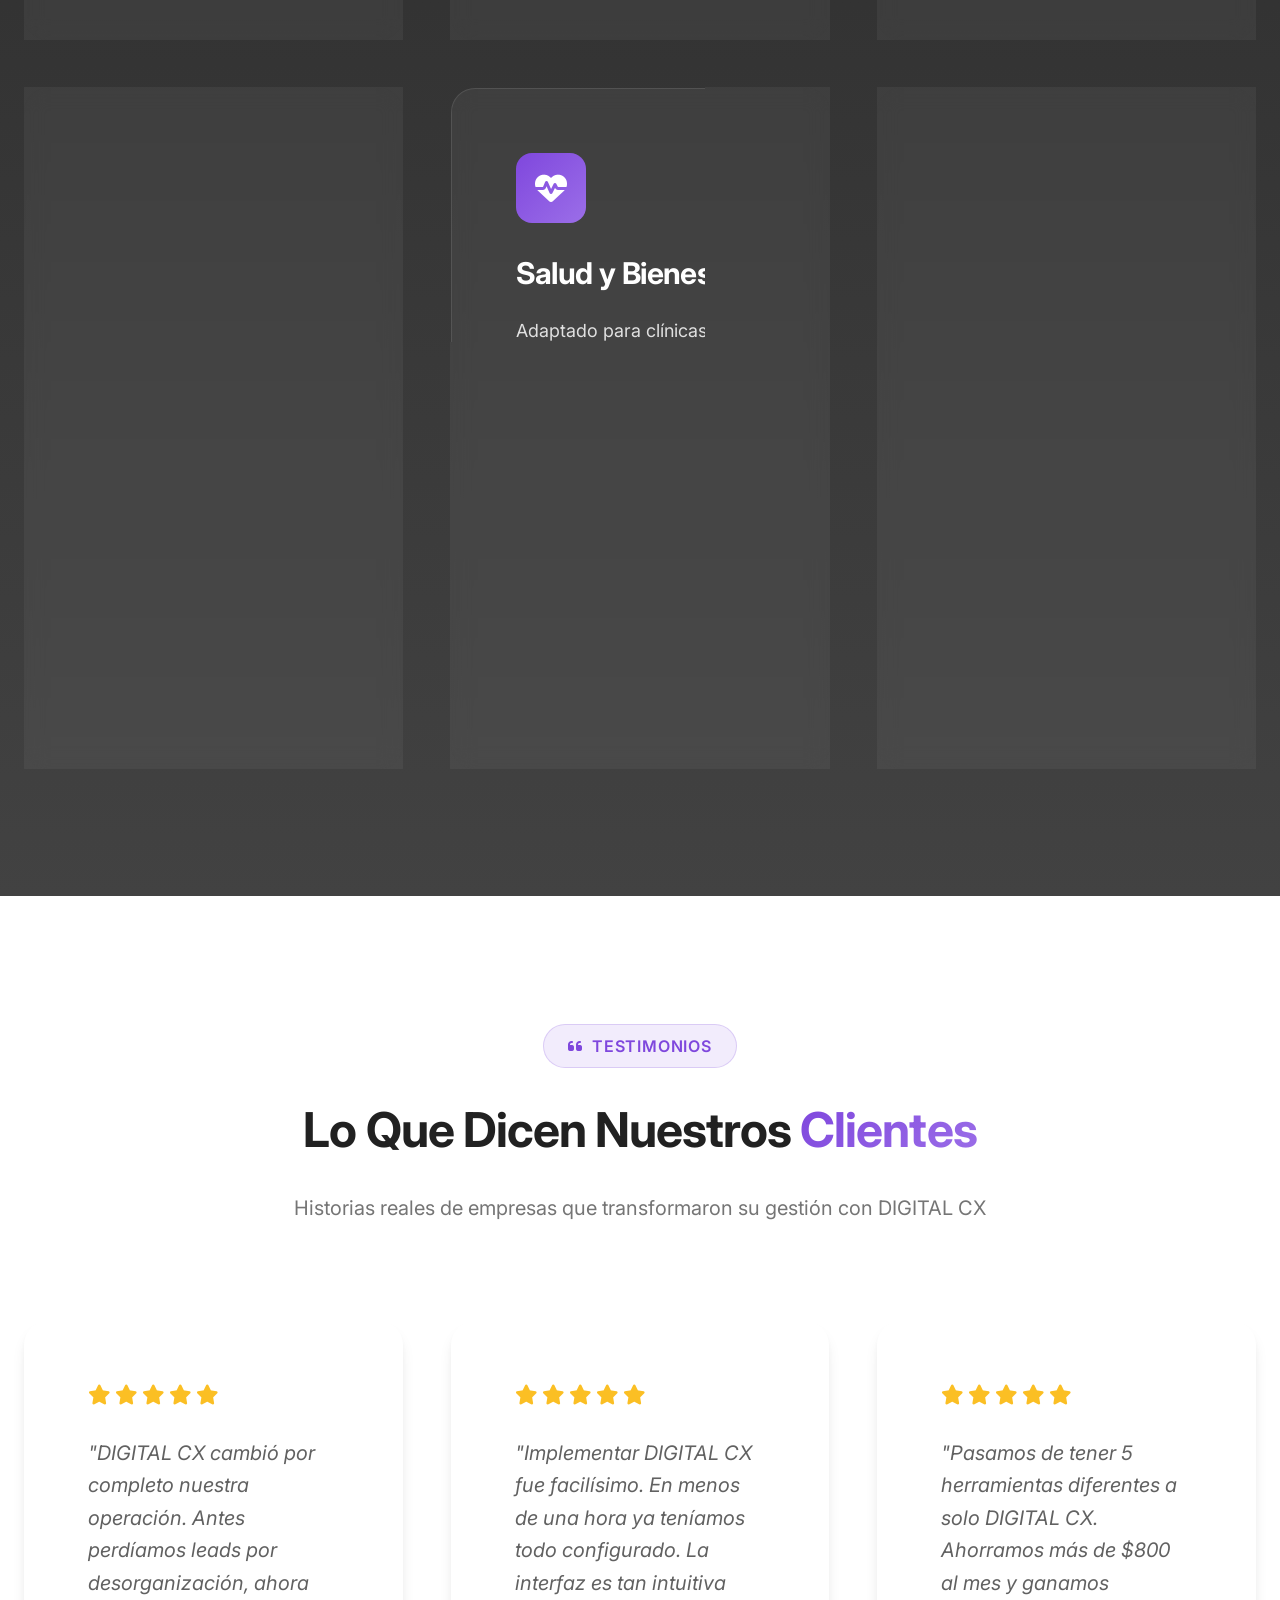
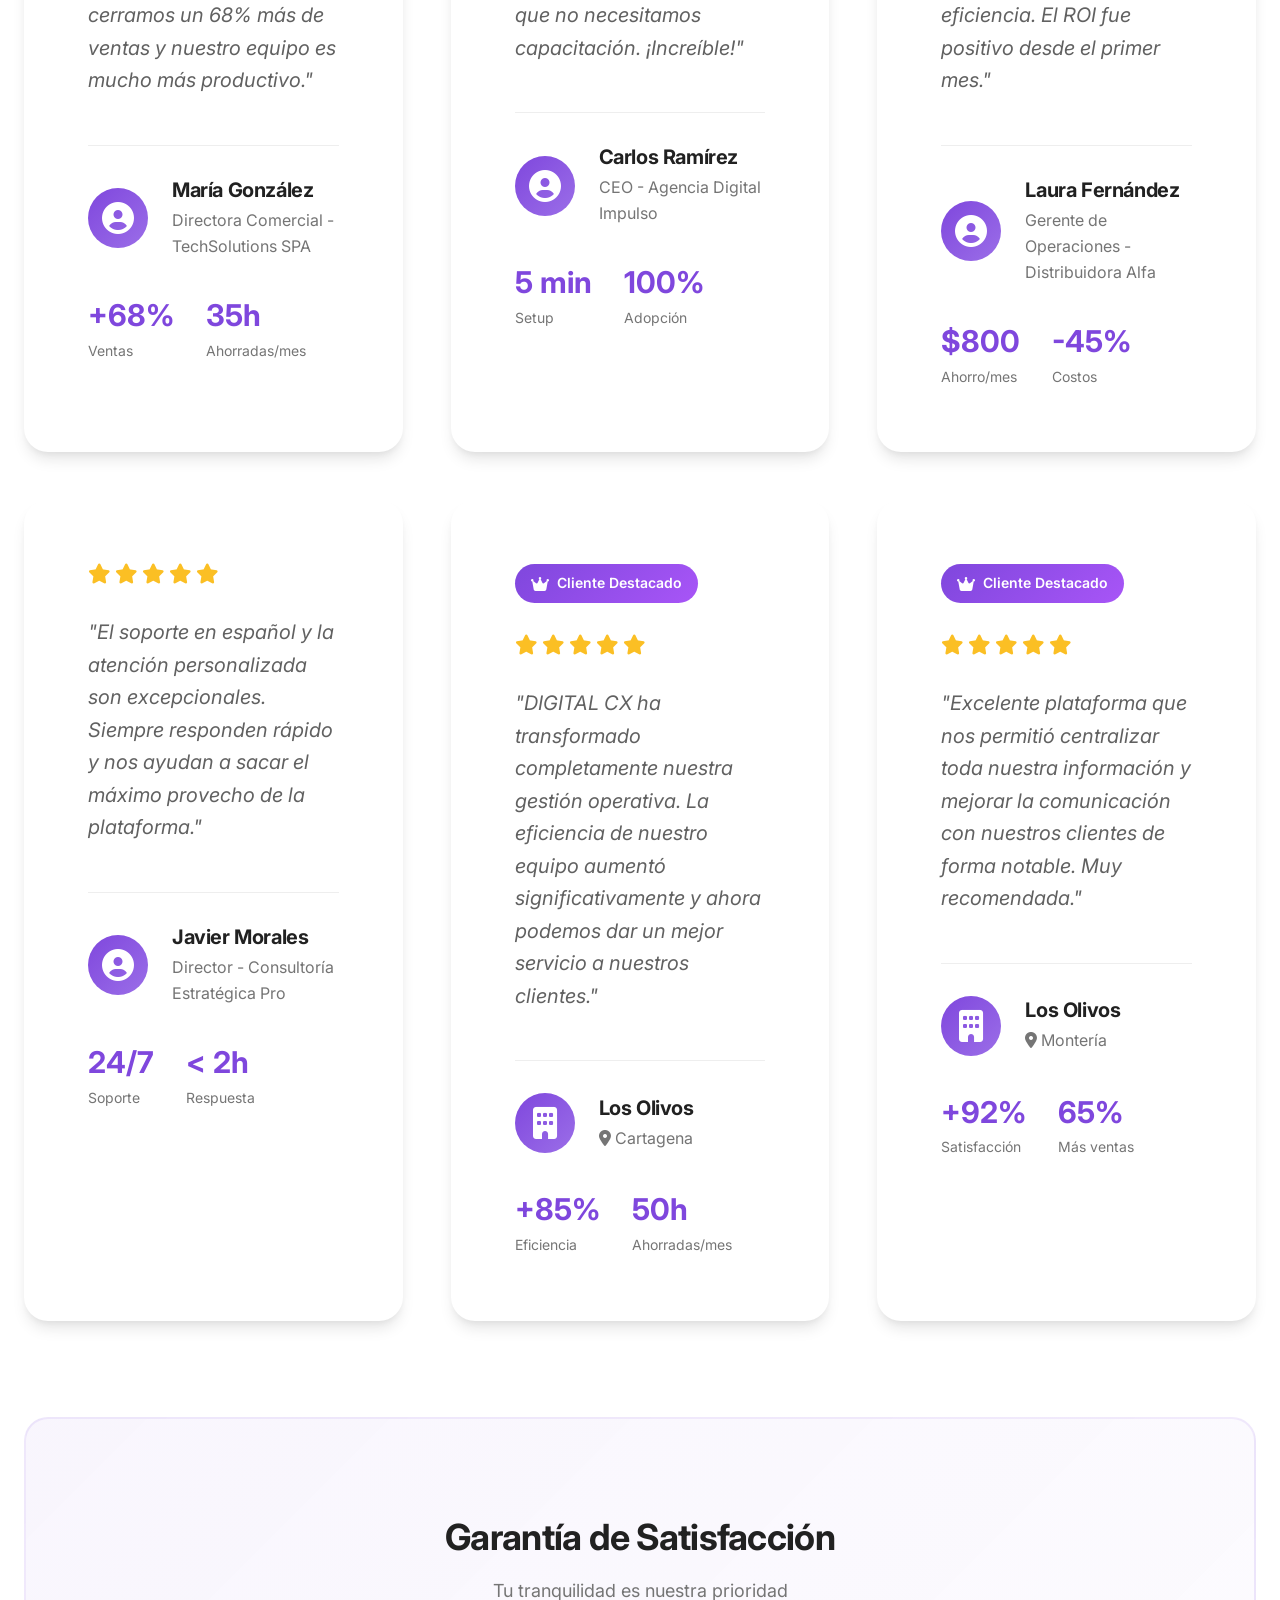
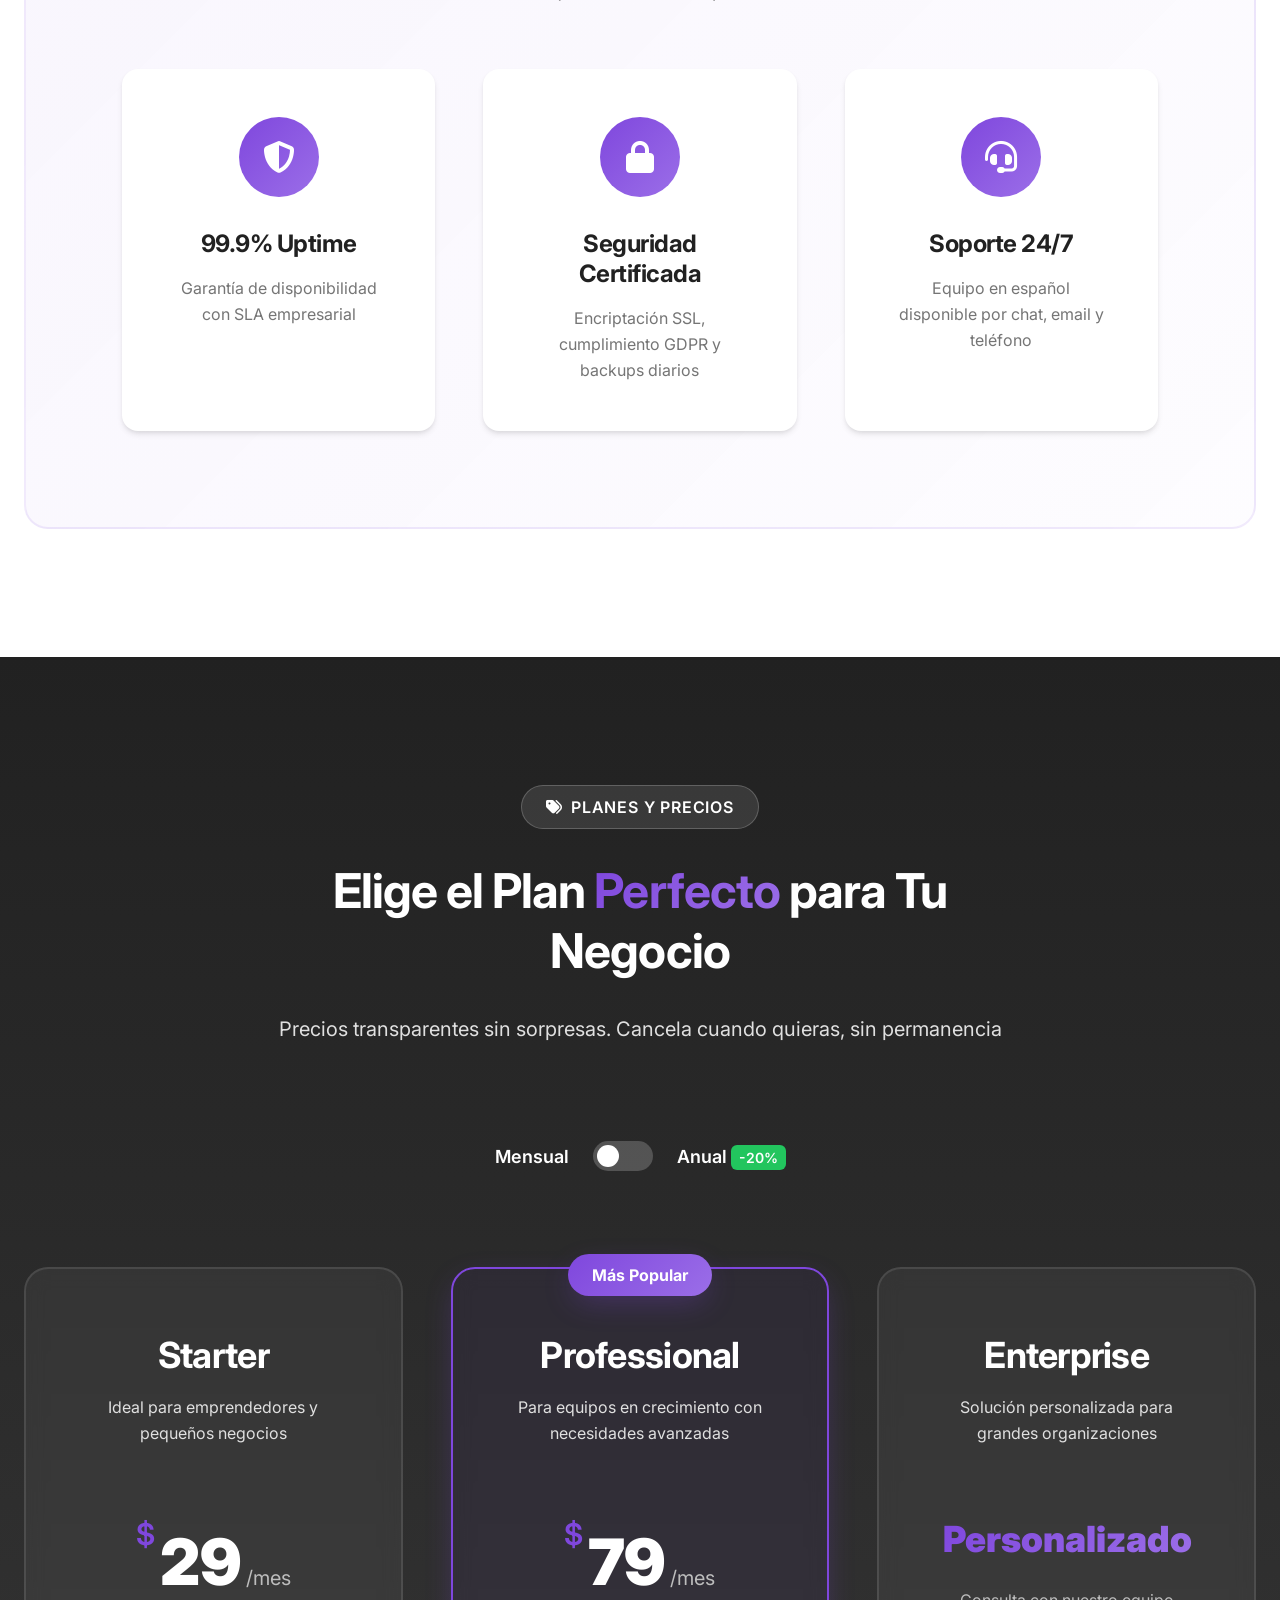
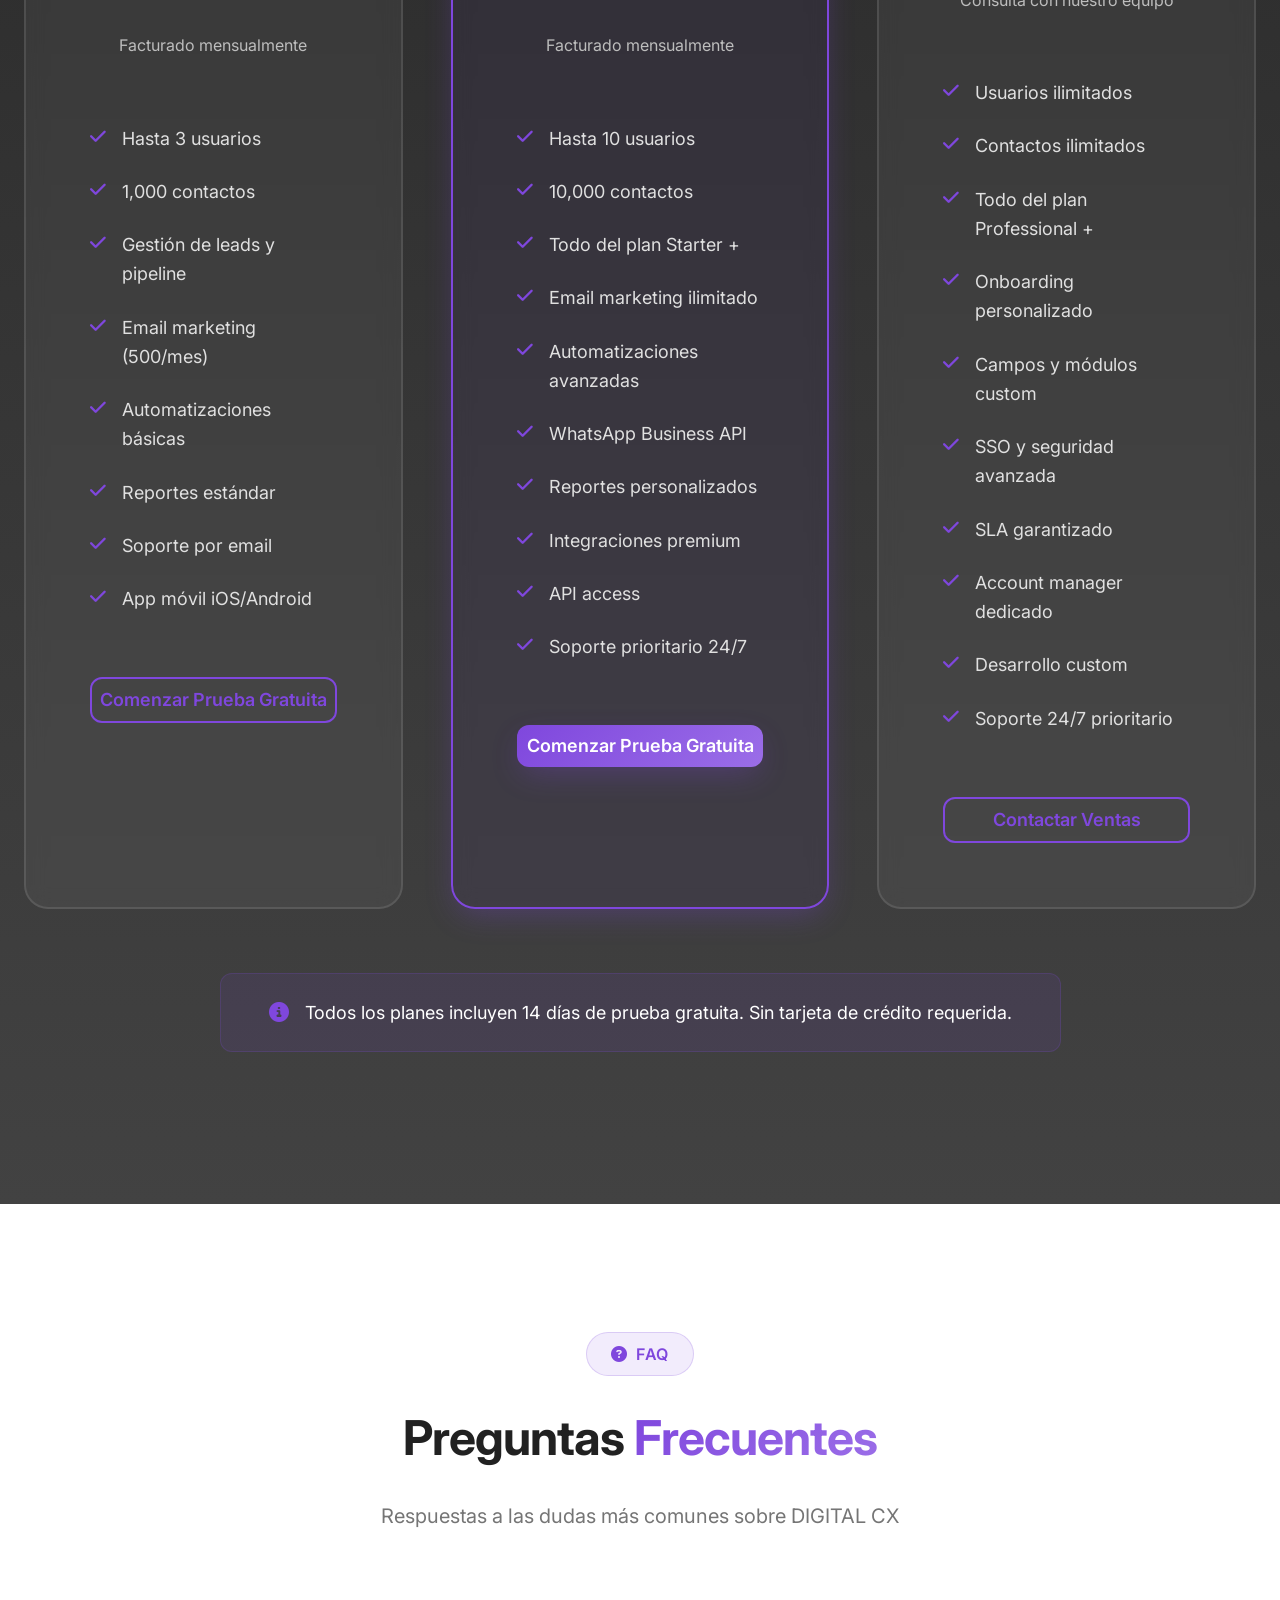
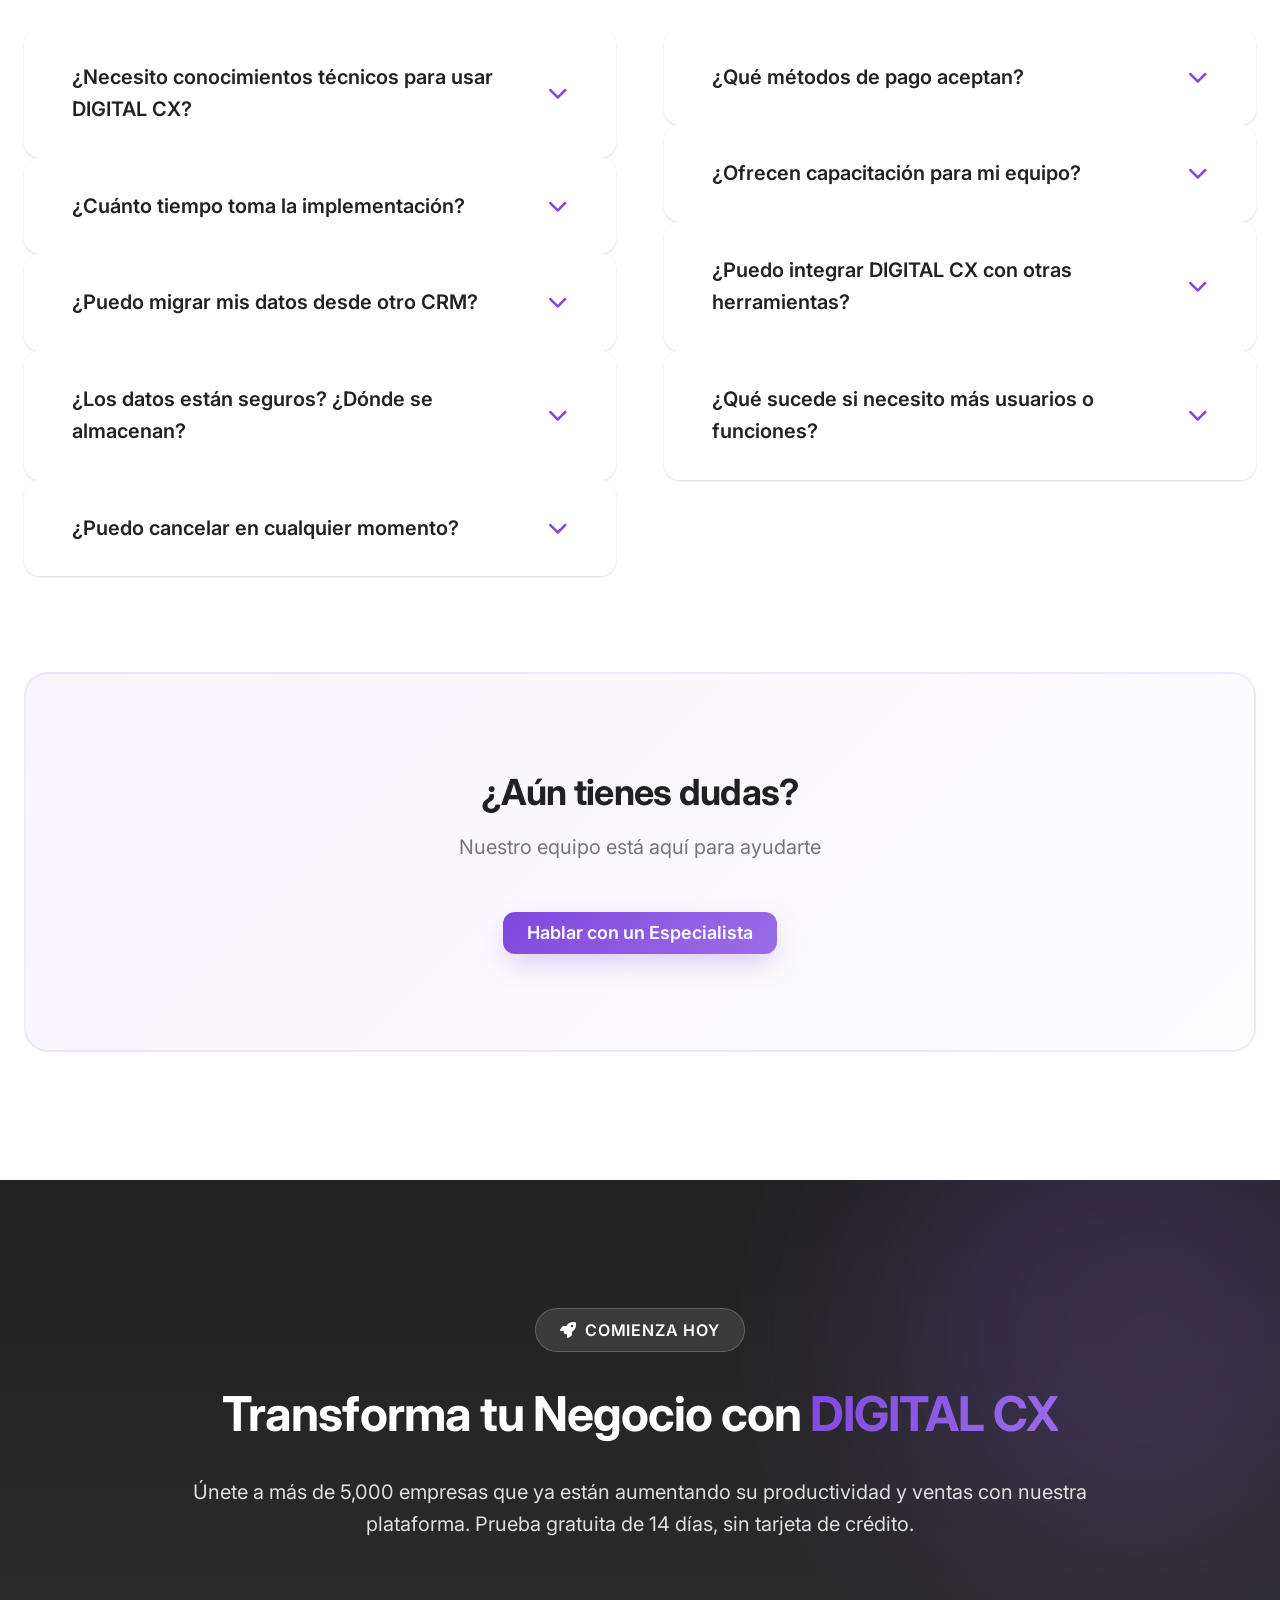
==== commit 365b23fa: "creacion de la pagina de politicas" ====
--- a/index.html
+++ b/index.html
@@ -1277,11 +1277,11 @@
                 <div class="footer__column">
                     <h4 class="footer__title">Legal</h4>
                     <ul class="footer__list">
-                        <li><a href="#">Términos de Servicio</a></li>
-                        <li><a href="#">Política de Privacidad</a></li>
-                        <li><a href="#">Política de Cookies</a></li>
-                        <li><a href="#">GDPR</a></li>
-                        <li><a href="#">Seguridad</a></li>
+                        <li><a href="legal/politica-privacidad.html">Términos de Servicio</a></li>
+                        <li><a href="legal/politica-privacidad.html">Política de Privacidad</a></li>
+                        <li><a href="legal/politica-privacidad.html">Política de Cookies</a></li>
+                        <li><a href="legal/politica-privacidad.html">GDPR</a></li>
+                        <li><a href="legal/politica-privacidad.html">Seguridad</a></li>
                     </ul>
                 </div>
             </div>
